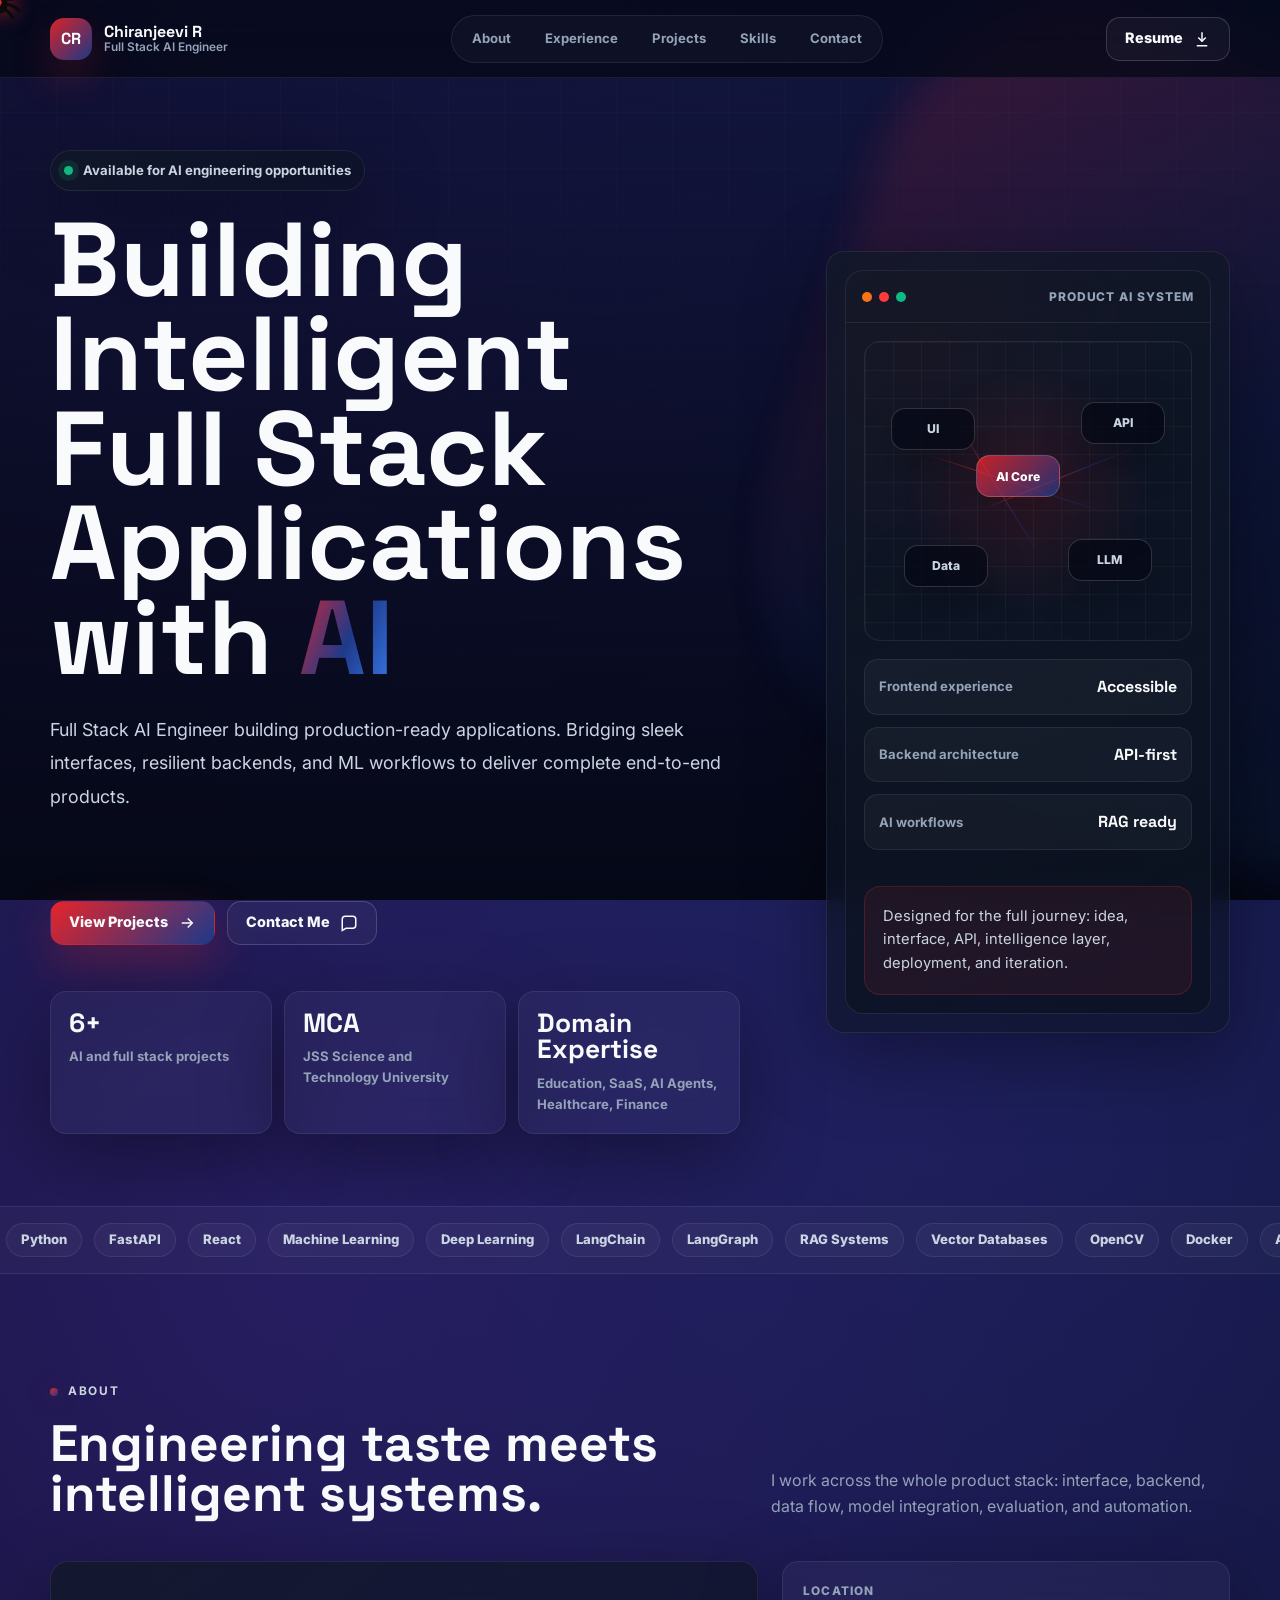
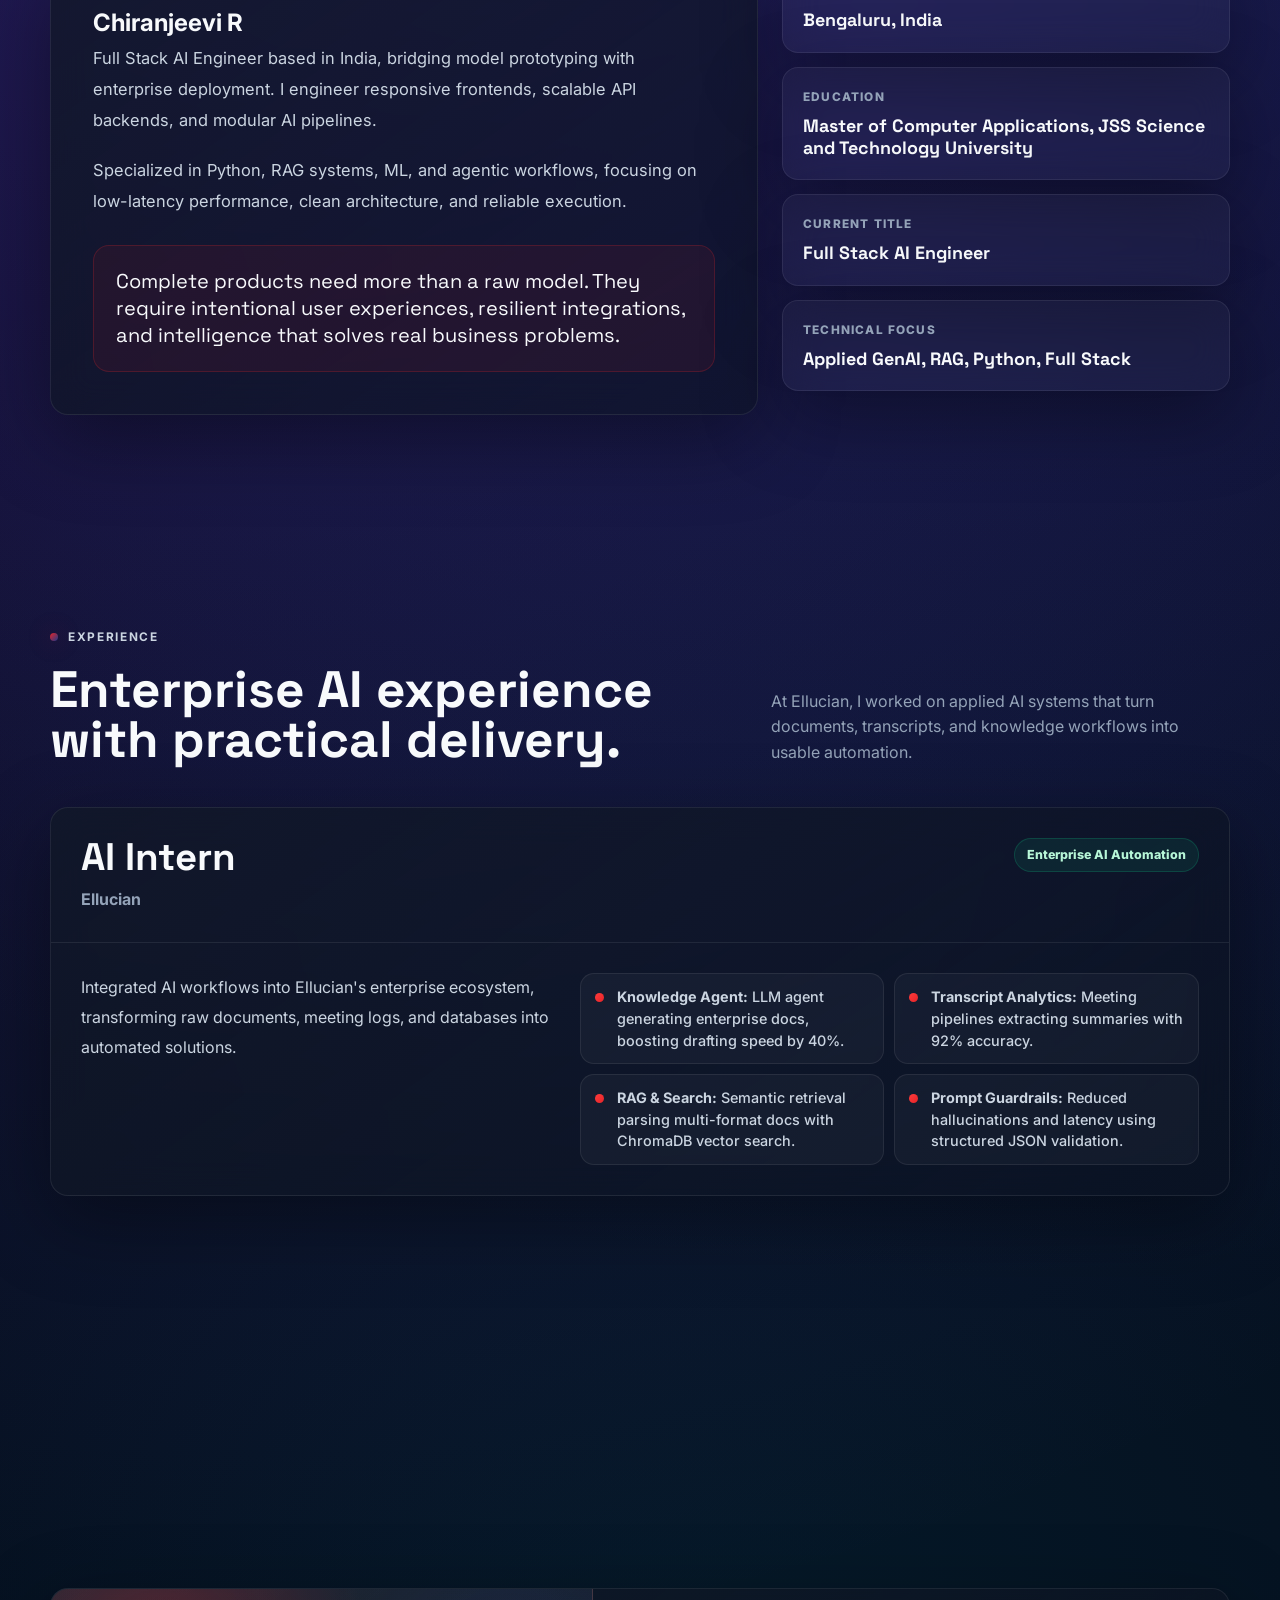
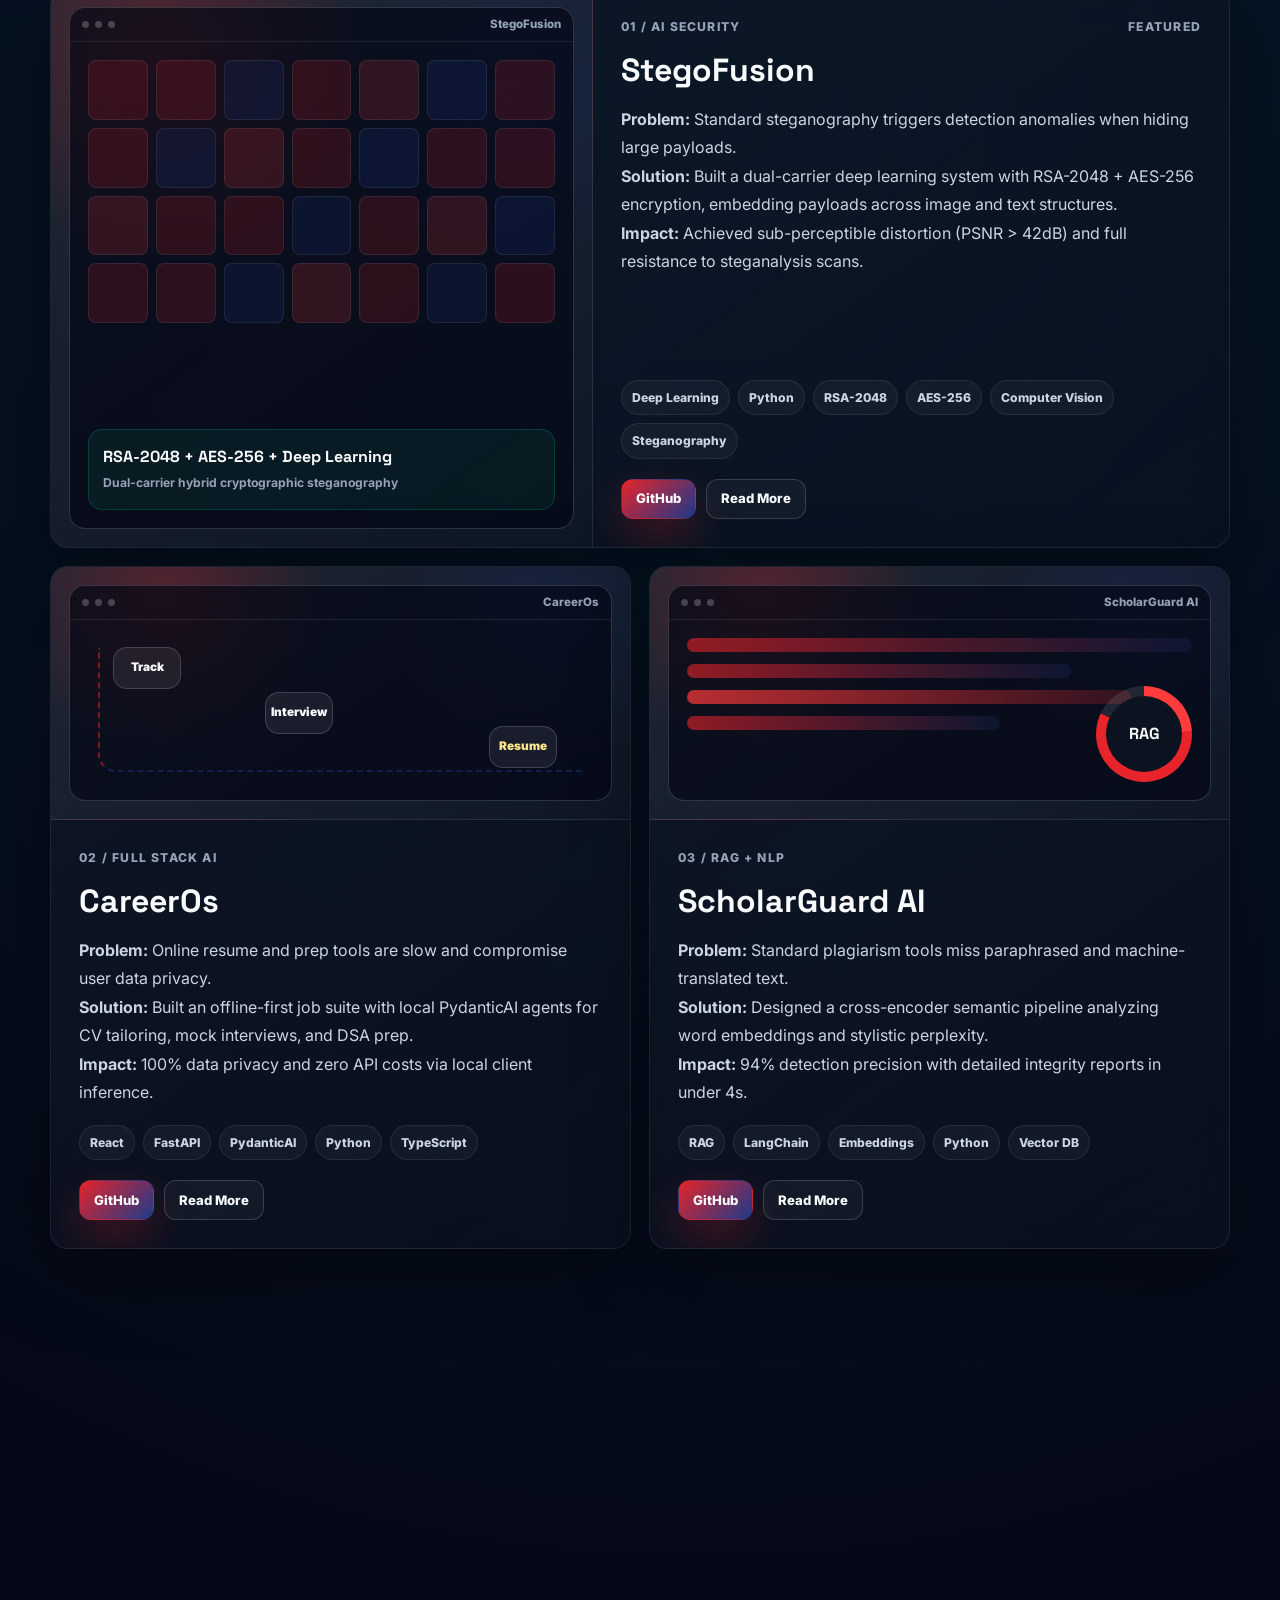
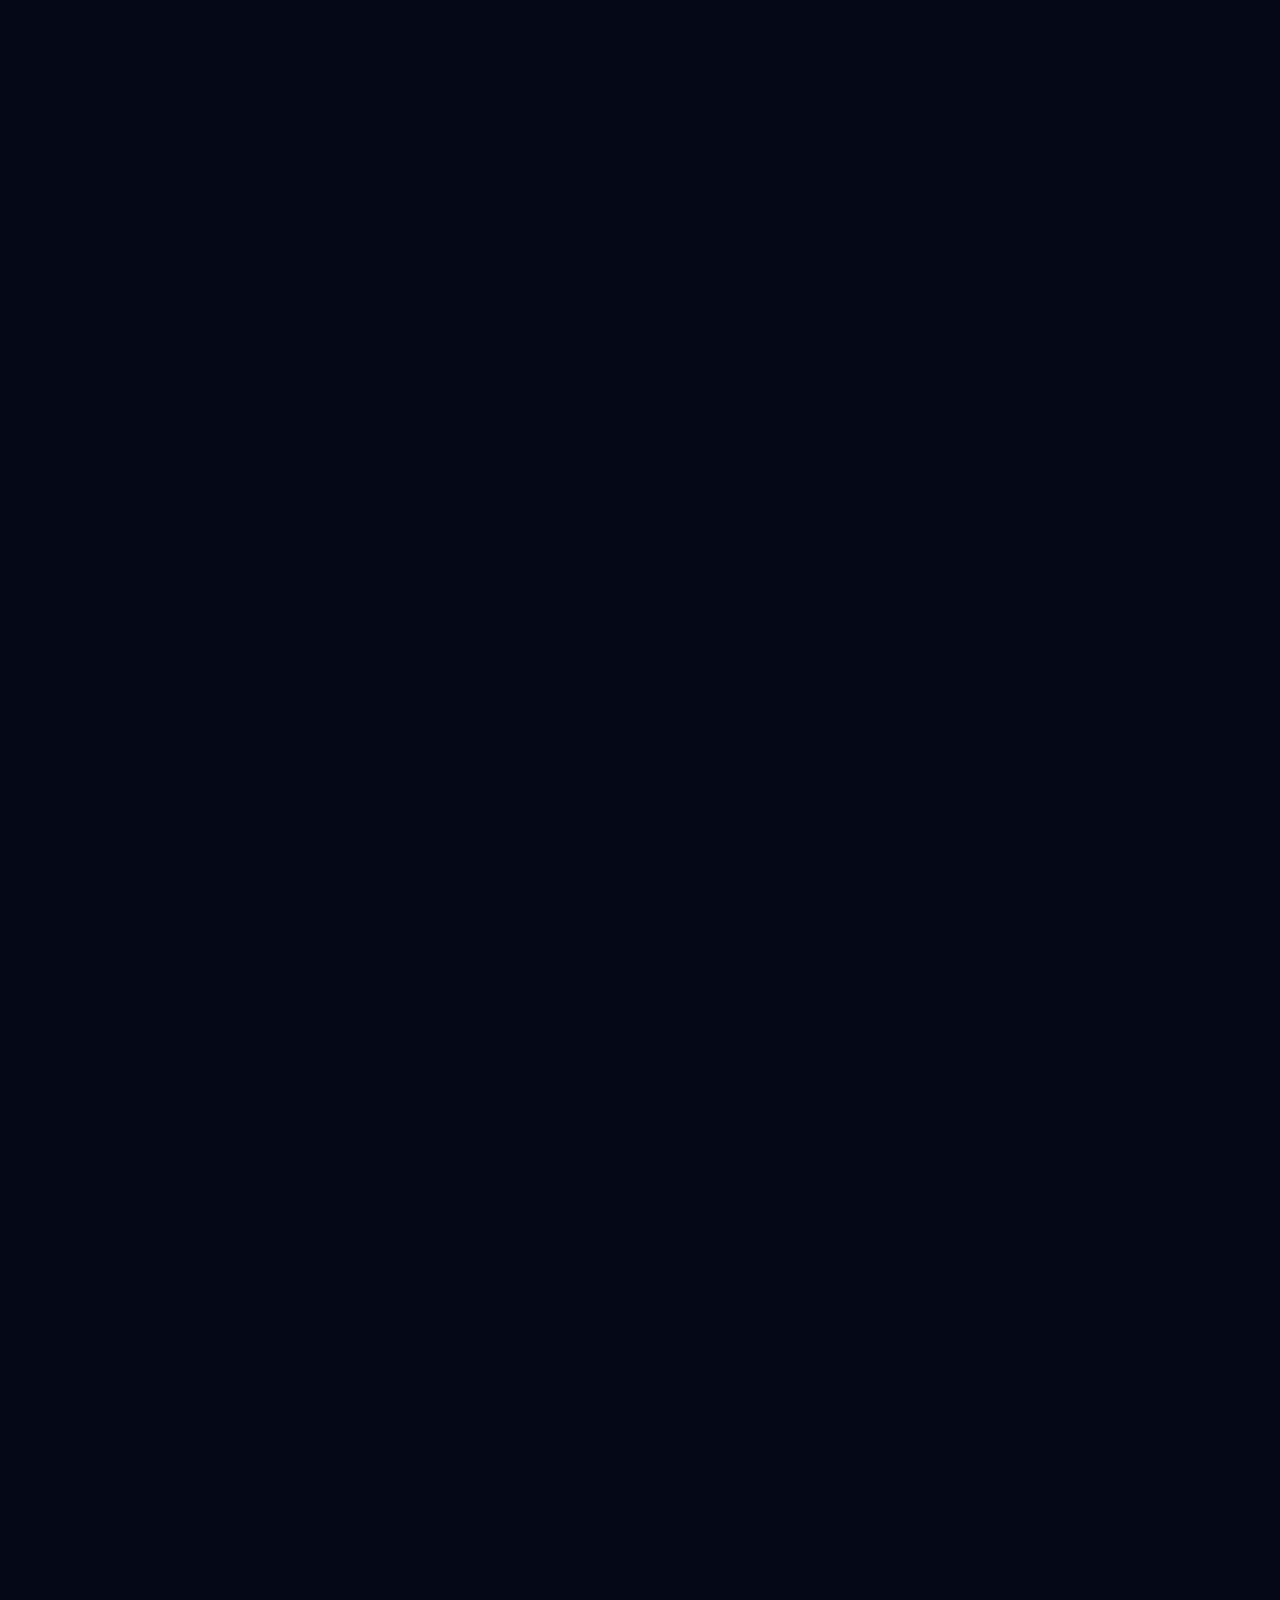
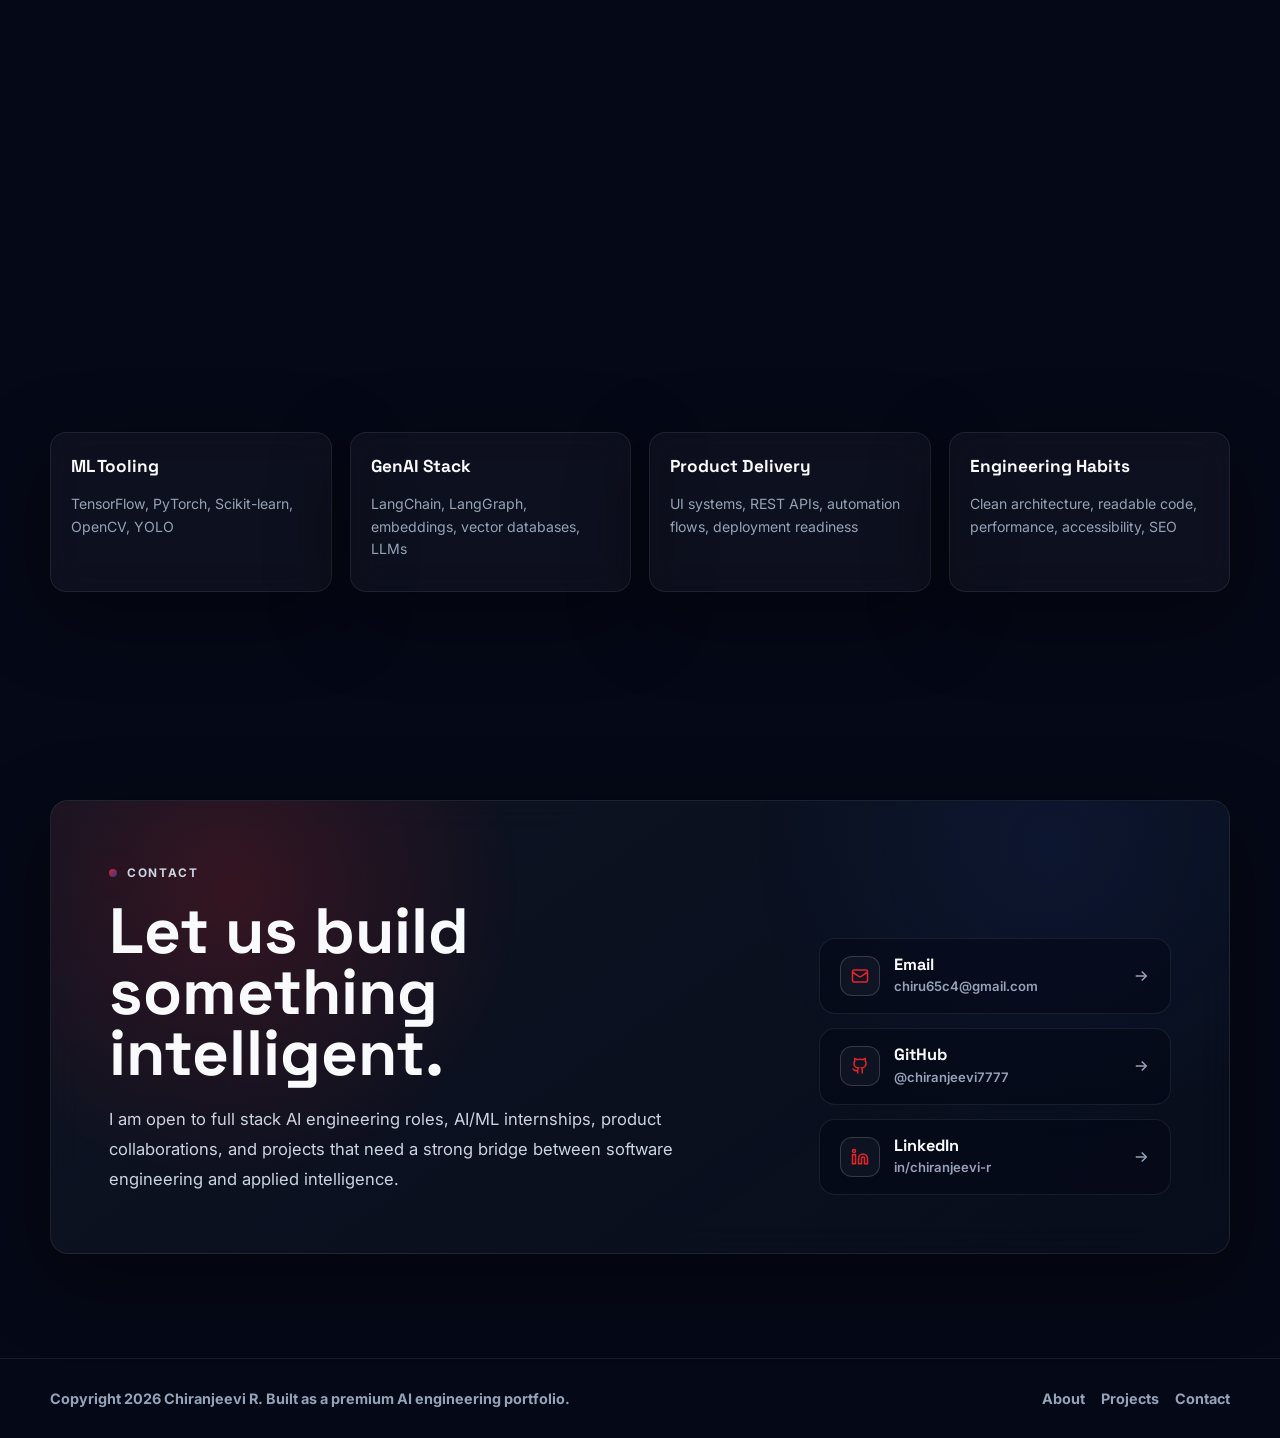
==== index.html @ db22c585 "Add autonomous random-crawling spider with click/catch GitHub profile redirect feature" ====
<!DOCTYPE html>
<html lang="en">
<head>
  <meta charset="UTF-8" />
  <meta name="viewport" content="width=device-width, initial-scale=1.0" />
  <meta name="theme-color" content="#050816" />
  <title>Chiranjeevi R | Full Stack AI Engineer</title>
  <meta name="description" content="Chiranjeevi R is a Full Stack AI Engineer in India building production-ready AI applications, RAG systems, machine learning products, and elegant full stack experiences." />
  <meta name="author" content="Chiranjeevi R" />
  <meta name="robots" content="index, follow, max-image-preview:large" />
  <link rel="canonical" href="https://chiranjeevi7777.github.io/Portfolio/" />

  <meta property="og:type" content="website" />
  <meta property="og:site_name" content="Chiranjeevi R Portfolio" />
  <meta property="og:title" content="Chiranjeevi R | Full Stack AI Engineer" />
  <meta property="og:description" content="Building intelligent full stack applications with AI, machine learning, RAG systems, and product-grade engineering." />
  <meta property="og:image" content="https://chiranjeevi7777.github.io/Portfolio/og-image.jpg" />
  <meta property="og:url" content="https://chiranjeevi7777.github.io/Portfolio/" />

  <meta name="twitter:card" content="summary_large_image" />
  <meta name="twitter:title" content="Chiranjeevi R | Full Stack AI Engineer" />
  <meta name="twitter:description" content="Full Stack AI Engineer building production-ready AI applications and intelligent automation." />
  <meta name="twitter:image" content="https://chiranjeevi7777.github.io/Portfolio/og-image.jpg" />

  <script type="application/ld+json">
  {
    "@context": "https://schema.org",
    "@type": "Person",
    "name": "Chiranjeevi R",
    "jobTitle": "Full Stack AI Engineer",
    "description": "Full Stack AI Engineer specializing in Python, full stack development, machine learning, generative AI, RAG systems, LLM applications, and intelligent automation.",
    "address": {
      "@type": "PostalAddress",
      "addressCountry": "India"
    },
    "alumniOf": {
      "@type": "CollegeOrUniversity",
      "name": "JSS Science and Technology University"
    },
    "worksFor": {
      "@type": "Organization",
      "name": "Ellucian"
    },
    "knowsAbout": [
      "Full Stack Development",
      "Artificial Intelligence",
      "Machine Learning",
      "Deep Learning",
      "Generative AI",
      "RAG Systems",
      "Python",
      "LLM Applications"
    ],
    "url": "https://chiranjeevi7777.github.io/Portfolio/",
    "sameAs": [
      "https://github.com/chiranjeevi7777",
      "https://www.linkedin.com/in/chiranjeevi-r-9b83bb317"
    ]
  }
  </script>

  <link rel="icon" href="data:image/svg+xml,%3Csvg xmlns='http://www.w3.org/2000/svg' viewBox='0 0 100 100'%3E%3Crect width='100' height='100' rx='22' fill='%23050816'/%3E%3Cpath d='M20 68V32h28c11 0 18 7 18 17S59 68 48 68H35V55h12c4 0 7-2 7-6s-3-6-7-6H35v25H20Z' fill='%23E62429'/%3E%3Cpath d='M62 32h18v36H62z' fill='%231E3A8A'/%3E%3C/svg%3E" />
  <link rel="preconnect" href="https://fonts.googleapis.com" />
  <link rel="preconnect" href="https://fonts.gstatic.com" crossorigin />
  <link href="https://fonts.googleapis.com/css2?family=Inter:wght@400;500;600;700;800&family=Space+Grotesk:wght@500;600;700&display=swap" rel="stylesheet" />

  <style>
    :root {
      color-scheme: dark;
      --bg: #050816;
      --surface: #0B1220;
      --card: #111827;
      --card-2: rgba(17, 24, 39, 0.72);
      --primary: #E62429;
      --secondary: #1E3A8A;
      --cyan: #3B82F6;
      --highlight: #FF3B3B;
      --success: #10B981;
      --text: #F8FAFC;
      --muted: #94A3B8;
      --soft: #CBD5E1;
      --border: rgba(255,255,255,0.08);
      --border-strong: rgba(255,255,255,0.16);
      --glow: rgba(230,36,41,0.35);
      --shadow: 0 24px 80px rgba(0, 0, 0, 0.38);
      --radius-sm: 12px;
      --radius: 16px;
      --radius-lg: 18px;
      --max: 1180px;
      --nav-h: 78px;
      --font-display: "Space Grotesk", system-ui, sans-serif;
      --font-body: "Inter", system-ui, sans-serif;
    }

    * {
      box-sizing: border-box;
      margin: 0;
      padding: 0;
    }

    html {
      scroll-behavior: smooth;
      scroll-padding-top: calc(var(--nav-h) + 24px);
    }

    body {
      min-height: 100vh;
      overflow-x: hidden;
      background:
        radial-gradient(circle at 22% 16%, rgba(124, 58, 237, 0.25), transparent 30%),
        radial-gradient(circle at 76% 12%, rgba(37, 99, 235, 0.21), transparent 28%),
        radial-gradient(circle at 55% 42%, rgba(6, 182, 212, 0.10), transparent 34%),
        var(--bg);
      color: var(--text);
      font-family: var(--font-body);
      line-height: 1.6;
    }

    body::before {
      content: "";
      position: fixed;
      inset: 0;
      z-index: -2;
      pointer-events: none;
      background:
        linear-gradient(rgba(255,255,255,0.025) 1px, transparent 1px),
        linear-gradient(90deg, rgba(255,255,255,0.025) 1px, transparent 1px);
      background-size: 56px 56px;
      mask-image: linear-gradient(to bottom, rgba(0,0,0,0.9), transparent 86%);
    }

    body::after {
      content: "";
      position: fixed;
      inset: 0;
      z-index: -1;
      pointer-events: none;
      background: linear-gradient(180deg, transparent 0%, rgba(5, 8, 22, 0.7) 56%, var(--bg) 100%);
    }

    a {
      color: inherit;
      text-decoration: none;
    }

    img, svg {
      display: block;
    }

    button, input, textarea {
      font: inherit;
    }

    ::selection {
      background: var(--primary);
      color: white;
    }

    :focus-visible {
      outline: 2px solid var(--highlight);
      outline-offset: 4px;
    }

    .skip-link {
      position: fixed;
      top: 12px;
      left: 12px;
      z-index: 9999;
      padding: 10px 14px;
      border-radius: 10px;
      background: var(--text);
      color: var(--bg);
      transform: translateY(-140%);
      transition: transform 180ms ease;
    }

    .skip-link:focus {
      transform: translateY(0);
    }

    .container {
      width: min(100% - 40px, var(--max));
      margin-inline: auto;
    }

    .eyebrow {
      display: inline-flex;
      align-items: center;
      gap: 10px;
      color: var(--soft);
      font-size: 0.74rem;
      font-weight: 700;
      letter-spacing: 0.14em;
      text-transform: uppercase;
    }

    .eyebrow::before {
      content: "";
      width: 8px;
      height: 8px;
      border-radius: 999px;
      background: linear-gradient(135deg, var(--primary), var(--secondary));
      box-shadow: 0 0 24px var(--glow);
    }

    .section {
      position: relative;
      padding: 104px 0;
    }

    .section-head {
      display: grid;
      grid-template-columns: minmax(0, 0.82fr) minmax(280px, 0.55fr);
      gap: 36px;
      align-items: end;
      margin-bottom: 42px;
    }

    .section-title {
      margin-top: 16px;
      font-family: var(--font-display);
      font-size: clamp(2.1rem, 4vw, 4.15rem);
      font-weight: 700;
      line-height: 0.98;
      letter-spacing: 0;
    }

    .section-copy {
      color: var(--muted);
      font-size: 1rem;
      max-width: 54ch;
    }

    .gradient-text {
      background: linear-gradient(115deg, var(--primary), var(--secondary) 52%, var(--cyan));
      -webkit-background-clip: text;
      background-clip: text;
      color: transparent;
    }

    .glass {
      background: linear-gradient(145deg, rgba(17, 24, 39, 0.78), rgba(11, 18, 32, 0.56));
      border: 1px solid var(--border);
      box-shadow: var(--shadow);
      backdrop-filter: blur(18px);
      -webkit-backdrop-filter: blur(18px);
    }

    .icon {
      width: 18px;
      height: 18px;
      flex: 0 0 auto;
    }

    .preloader {
      position: fixed;
      inset: 0;
      z-index: 5000;
      display: grid;
      place-items: center;
      background: var(--bg);
      transition: opacity 420ms ease, visibility 420ms ease;
    }

    .preloader.done {
      opacity: 0;
      visibility: hidden;
    }

    .loader-mark {
      position: relative;
      width: 88px;
      height: 88px;
      border: 1px solid var(--border-strong);
      border-radius: 18px;
      display: grid;
      place-items: center;
      font-family: var(--font-display);
      font-weight: 700;
      font-size: 1.1rem;
      background: linear-gradient(145deg, rgba(230,36,41,0.2), rgba(30,58,138,0.12));
      overflow: hidden;
    }

    .loader-mark::after {
      content: "";
      position: absolute;
      inset: -70%;
      background: conic-gradient(from 180deg, transparent, rgba(230,36,41,0.7), rgba(30,58,138,0.55), transparent);
      animation: spin 1.4s linear infinite;
      z-index: -1;
    }

    @keyframes spin {
      to { transform: rotate(1turn); }
    }

    .site-header {
      position: fixed;
      top: 0;
      left: 0;
      right: 0;
      z-index: 1000;
      height: var(--nav-h);
      border-bottom: 1px solid var(--border);
      background: rgba(5, 8, 22, 0.72);
      backdrop-filter: blur(20px);
      -webkit-backdrop-filter: blur(20px);
    }

    .nav {
      height: 100%;
      display: flex;
      align-items: center;
      justify-content: space-between;
      gap: 22px;
    }

    .brand {
      display: inline-flex;
      align-items: center;
      gap: 12px;
      min-width: max-content;
    }

    .brand-mark {
      width: 42px;
      height: 42px;
      border-radius: 14px;
      display: grid;
      place-items: center;
      background: linear-gradient(135deg, rgba(230,36,41,0.95), rgba(30,58,138,0.95));
      box-shadow: 0 18px 42px rgba(230,36,41,0.22);
      color: white;
      font-family: var(--font-display);
      font-weight: 700;
      letter-spacing: 0;
    }

    .brand-text {
      display: grid;
      line-height: 1.1;
    }

    .brand-text strong {
      font-family: var(--font-display);
      font-size: 1rem;
    }

    .brand-text span {
      color: var(--muted);
      font-size: 0.74rem;
      font-weight: 600;
    }

    .nav-links {
      display: flex;
      align-items: center;
      gap: 6px;
      list-style: none;
      padding: 6px;
      border: 1px solid var(--border);
      border-radius: 999px;
      background: rgba(255,255,255,0.03);
    }

    .nav-links a {
      display: inline-flex;
      min-height: 34px;
      align-items: center;
      border-radius: 999px;
      padding: 0 14px;
      color: var(--muted);
      font-size: 0.82rem;
      font-weight: 700;
      transition: color 180ms ease, background 180ms ease;
    }

    .nav-links a:hover,
    .nav-links a.active {
      color: var(--text);
      background: rgba(255,255,255,0.06);
    }

    .nav-actions {
      display: flex;
      align-items: center;
      gap: 10px;
    }

    .menu-toggle {
      display: none;
      width: 42px;
      height: 42px;
      border: 1px solid var(--border);
      border-radius: 14px;
      background: rgba(255,255,255,0.04);
      color: var(--text);
      cursor: pointer;
    }

    .menu-toggle span {
      display: block;
      width: 18px;
      height: 2px;
      margin: 4px auto;
      border-radius: 10px;
      background: currentColor;
      transition: transform 180ms ease, opacity 180ms ease;
    }

    .menu-toggle.active span:nth-child(1) { transform: translateY(6px) rotate(45deg); }
    .menu-toggle.active span:nth-child(2) { opacity: 0; }
    .menu-toggle.active span:nth-child(3) { transform: translateY(-6px) rotate(-45deg); }

    .btn {
      --x: 50%;
      --y: 50%;
      position: relative;
      isolation: isolate;
      display: inline-flex;
      align-items: center;
      justify-content: center;
      gap: 10px;
      min-height: 44px;
      padding: 0 18px;
      border: 1px solid transparent;
      border-radius: 14px;
      color: var(--text);
      font-weight: 800;
      font-size: 0.9rem;
      line-height: 1;
      cursor: pointer;
      transition: transform 180ms ease, border-color 180ms ease, box-shadow 180ms ease, background 180ms ease;
      overflow: hidden;
    }

    .btn::before {
      content: "";
      position: absolute;
      inset: 0;
      z-index: -1;
      opacity: 0;
      background: radial-gradient(circle at var(--x) var(--y), rgba(255,255,255,0.2), transparent 34%);
      transition: opacity 180ms ease;
    }

    .btn:hover::before {
      opacity: 1;
    }

    .btn-primary {
      background: linear-gradient(135deg, var(--primary), var(--secondary));
      box-shadow: 0 18px 44px rgba(230,36,41,0.28);
    }

    .btn-primary:hover {
      transform: translateY(-2px);
      box-shadow: 0 24px 58px rgba(230,36,41,0.38);
    }

    .btn-secondary {
      border-color: var(--border-strong);
      background: rgba(255,255,255,0.04);
    }

    .btn-secondary:hover {
      transform: translateY(-2px);
      border-color: rgba(230,36,41,0.5);
      box-shadow: 0 18px 44px rgba(0,0,0,0.22);
    }

    .hero {
      position: relative;
      min-height: 100vh;
      display: grid;
      align-items: center;
      padding: calc(var(--nav-h) + 72px) 0 72px;
      overflow: hidden;
    }

    .hero::before {
      content: "";
      position: absolute;
      width: min(780px, 86vw);
      aspect-ratio: 1;
      right: -24vw;
      top: 6vh;
      border-radius: 28%;
      background:
        linear-gradient(135deg, rgba(230,36,41,0.22), rgba(30,58,138,0.16), rgba(59,130,246,0.08));
      filter: blur(20px);
      transform: rotate(18deg);
      opacity: 0.9;
    }

    .hero-grid {
      position: relative;
      z-index: 1;
      display: grid;
      grid-template-columns: minmax(0, 1fr) minmax(360px, 0.56fr);
      gap: 54px;
      align-items: center;
    }

    .availability {
      display: inline-flex;
      align-items: center;
      gap: 10px;
      width: fit-content;
      margin-bottom: 22px;
      padding: 9px 13px;
      border-radius: 999px;
      color: var(--soft);
      font-size: 0.82rem;
      font-weight: 700;
    }

    .availability span {
      width: 9px;
      height: 9px;
      border-radius: 999px;
      background: var(--success);
      box-shadow: 0 0 0 6px rgba(16,185,129,0.12);
    }

    .hero h1 {
      max-width: 850px;
      font-family: var(--font-display);
      font-size: clamp(3.2rem, 8.2vw, 7.8rem);
      line-height: 0.9;
      font-weight: 700;
      letter-spacing: 0;
    }

    .hero-description {
      max-width: 690px;
      margin-top: 28px;
      color: var(--soft);
      font-size: clamp(1rem, 1.4vw, 1.18rem);
      line-height: 1.85;
    }

    .hero-role {
      margin-top: 22px;
      min-height: 32px;
      color: var(--muted);
      font-weight: 800;
      letter-spacing: 0.02em;
    }

    .typing {
      color: var(--text);
    }

    .caret {
      display: inline-block;
      width: 2px;
      height: 1em;
      margin-left: 4px;
      transform: translateY(2px);
      background: var(--highlight);
      animation: blink 0.95s steps(2, start) infinite;
    }

    @keyframes blink {
      50% { opacity: 0; }
    }

    .hero-actions {
      display: flex;
      flex-wrap: wrap;
      gap: 12px;
      margin-top: 34px;
    }

    .hero-proof {
      display: grid;
      grid-template-columns: repeat(3, minmax(0, 1fr));
      gap: 12px;
      margin-top: 46px;
      max-width: 690px;
    }

    .proof-card {
      min-height: 112px;
      padding: 18px;
      border-radius: var(--radius);
      background: rgba(255,255,255,0.035);
      border: 1px solid var(--border);
    }

    .proof-card strong {
      display: block;
      font-family: var(--font-display);
      font-size: 1.65rem;
      line-height: 1;
    }

    .proof-card span {
      display: block;
      margin-top: 10px;
      color: var(--muted);
      font-size: 0.82rem;
      font-weight: 700;
    }

    .hero-panel {
      position: relative;
      min-height: 590px;
      border-radius: 18px;
      padding: 18px;
      transform-style: preserve-3d;
    }

    .console-card {
      position: relative;
      height: 100%;
      min-height: 554px;
      overflow: hidden;
      border-radius: 18px;
      background:
        linear-gradient(160deg, rgba(17,24,39,0.9), rgba(11,18,32,0.68)),
        radial-gradient(circle at 20% 10%, rgba(230,36,41,0.26), transparent 34%);
      border: 1px solid var(--border);
    }

    .console-top {
      display: flex;
      align-items: center;
      justify-content: space-between;
      gap: 18px;
      padding: 16px;
      border-bottom: 1px solid var(--border);
    }

    .window-dots {
      display: flex;
      gap: 7px;
    }

    .window-dots span {
      width: 10px;
      height: 10px;
      border-radius: 999px;
      background: var(--border-strong);
    }

    .window-dots span:nth-child(1) { background: #F97316; }
    .window-dots span:nth-child(2) { background: var(--highlight); }
    .window-dots span:nth-child(3) { background: var(--success); }

    .console-label {
      color: var(--muted);
      font-size: 0.75rem;
      font-weight: 800;
      letter-spacing: 0.08em;
      text-transform: uppercase;
    }

    .system-map {
      position: relative;
      height: 300px;
      margin: 18px;
      border: 1px solid var(--border);
      border-radius: var(--radius);
      background:
        linear-gradient(rgba(255,255,255,0.035) 1px, transparent 1px),
        linear-gradient(90deg, rgba(255,255,255,0.035) 1px, transparent 1px),
        radial-gradient(circle at 50% 50%, rgba(230,36,41,0.15), transparent 56%);
      background-size: 28px 28px, 28px 28px, auto;
      overflow: hidden;
    }

    .map-line {
      position: absolute;
      height: 1px;
      transform-origin: left center;
      background: linear-gradient(90deg, transparent, rgba(230,36,41,0.78), rgba(30,58,138,0.55), transparent);
      animation: pulseLine 3.2s ease-in-out infinite;
    }

    .line-1 { width: 190px; left: 20%; top: 38%; transform: rotate(18deg); }
    .line-2 { width: 170px; left: 36%; top: 56%; transform: rotate(-22deg); animation-delay: 0.3s; }
    .line-3 { width: 150px; left: 30%; top: 30%; transform: rotate(58deg); animation-delay: 0.6s; }

    @keyframes pulseLine {
      0%, 100% { opacity: 0.28; }
      50% { opacity: 1; }
    }

    .map-node {
      position: absolute;
      display: grid;
      place-items: center;
      min-width: 84px;
      min-height: 42px;
      padding: 0 14px;
      border-radius: 14px;
      border: 1px solid var(--border-strong);
      background: rgba(5,8,22,0.72);
      color: var(--soft);
      font-size: 0.76rem;
      font-weight: 800;
      box-shadow: 0 16px 42px rgba(0,0,0,0.26);
      animation: floatSoft 5s ease-in-out infinite;
    }

    .node-ai { left: 34%; top: 38%; color: white; background: linear-gradient(135deg, rgba(230,36,41,0.84), rgba(30,58,138,0.76)); }
    .node-ui { left: 8%; top: 22%; animation-delay: 0.35s; }
    .node-api { right: 8%; top: 20%; animation-delay: 0.7s; }
    .node-data { left: 12%; bottom: 18%; animation-delay: 1s; }
    .node-llm { right: 12%; bottom: 20%; animation-delay: 1.25s; }

    @keyframes floatSoft {
      0%, 100% { transform: translate3d(0, 0, 0); }
      50% { transform: translate3d(0, -9px, 0); }
    }

    .console-content {
      display: grid;
      gap: 12px;
      padding: 0 18px 18px;
    }

    .metric-row {
      display: grid;
      grid-template-columns: 1fr auto;
      gap: 14px;
      align-items: center;
      padding: 14px;
      border-radius: 14px;
      background: rgba(255,255,255,0.035);
      border: 1px solid var(--border);
    }

    .metric-row span {
      color: var(--muted);
      font-size: 0.82rem;
      font-weight: 700;
    }

    .metric-row strong {
      font-family: var(--font-display);
      color: var(--text);
    }

    .hero-note {
      margin: 18px;
      padding: 18px;
      border-radius: var(--radius);
      border: 1px solid rgba(255,59,59,0.2);
      background: rgba(255,59,59,0.075);
      color: var(--soft);
      font-size: 0.92rem;
    }

    .marquee {
      border-block: 1px solid var(--border);
      background: rgba(255,255,255,0.028);
      overflow: hidden;
    }

    .marquee-track {
      display: flex;
      width: max-content;
      animation: marquee 28s linear infinite;
    }

    .marquee-group {
      display: flex;
      align-items: center;
      gap: 12px;
      padding: 16px 6px;
    }

    .marquee span {
      display: inline-flex;
      align-items: center;
      min-height: 34px;
      padding: 0 14px;
      border: 1px solid var(--border);
      border-radius: 999px;
      color: var(--soft);
      font-size: 0.82rem;
      font-weight: 800;
      white-space: nowrap;
      background: rgba(255,255,255,0.035);
    }

    @keyframes marquee {
      from { transform: translateX(0); }
      to { transform: translateX(-50%); }
    }

    .about-grid {
      display: grid;
      grid-template-columns: minmax(0, 0.98fr) minmax(320px, 0.62fr);
      gap: 24px;
      align-items: start;
    }

    .about-card {
      border-radius: var(--radius-lg);
      padding: clamp(24px, 4vw, 42px);
    }

    .about-card p {
      color: var(--soft);
      font-size: 1.03rem;
      line-height: 1.9;
    }

    .about-card p + p {
      margin-top: 18px;
    }

    .quote {
      margin-top: 28px;
      padding: 22px;
      border-radius: var(--radius);
      border: 1px solid rgba(230,36,41,0.22);
      background: rgba(230,36,41,0.08);
      color: var(--text);
      font-family: var(--font-display);
      font-size: 1.25rem;
      line-height: 1.35;
    }

    .identity-stack {
      display: grid;
      gap: 14px;
    }

    .identity-card {
      border-radius: var(--radius);
      padding: 20px;
      background: rgba(255,255,255,0.035);
      border: 1px solid var(--border);
      transition: transform 180ms ease, border-color 180ms ease, background 180ms ease;
    }

    .identity-card:hover {
      transform: translateY(-3px);
      border-color: rgba(230,36,41,0.42);
      background: rgba(255,255,255,0.052);
    }

    .identity-card span {
      display: block;
      color: var(--muted);
      font-size: 0.74rem;
      font-weight: 800;
      letter-spacing: 0.1em;
      text-transform: uppercase;
    }

    .identity-card strong {
      display: block;
      margin-top: 8px;
      font-family: var(--font-display);
      font-size: 1.12rem;
      line-height: 1.25;
    }

    .experience-card {
      border-radius: var(--radius-lg);
      overflow: hidden;
    }

    .experience-top {
      display: grid;
      grid-template-columns: 1fr auto;
      gap: 18px;
      padding: 30px;
      border-bottom: 1px solid var(--border);
    }

    .experience-top h3 {
      font-family: var(--font-display);
      font-size: clamp(1.5rem, 3vw, 2.4rem);
      line-height: 1;
    }

    .experience-top p {
      margin-top: 10px;
      color: var(--muted);
      font-weight: 700;
    }

    .pill {
      display: inline-flex;
      align-items: center;
      height: 34px;
      padding: 0 12px;
      border-radius: 999px;
      background: rgba(16,185,129,0.1);
      border: 1px solid rgba(16,185,129,0.22);
      color: #B7F7D8;
      font-size: 0.78rem;
      font-weight: 800;
      white-space: nowrap;
    }

    .experience-body {
      display: grid;
      grid-template-columns: 0.76fr 1fr;
      gap: 28px;
      padding: 30px;
    }

    .experience-body p {
      color: var(--soft);
      line-height: 1.86;
    }

    .work-list {
      display: grid;
      grid-template-columns: repeat(2, minmax(0, 1fr));
      gap: 10px;
      list-style: none;
    }

    .work-list li {
      position: relative;
      min-height: 46px;
      padding: 12px 12px 12px 36px;
      border-radius: 14px;
      color: var(--soft);
      font-size: 0.9rem;
      font-weight: 500;
      line-height: 1.5;
      background: rgba(255,255,255,0.035);
      border: 1px solid var(--border);
    }

    .work-list li::before {
      content: "";
      position: absolute;
      left: 14px;
      top: 19px;
      width: 9px;
      height: 9px;
      border-radius: 999px;
      background: linear-gradient(135deg, var(--highlight), var(--primary));
    }

    /* Achievements Section */
    .achievements-grid {
      display: grid;
      grid-template-columns: repeat(3, 1fr);
      gap: 18px;
    }

    .achievement-card {
      padding: 28px;
      display: flex;
      flex-direction: column;
      border-radius: var(--radius-lg);
      transition: transform 220ms ease, border-color 220ms ease, box-shadow 220ms ease;
    }

    .achievement-card:hover {
      transform: translateY(-4px);
      border-color: rgba(230,36,41,0.35);
      box-shadow: 0 16px 40px rgba(0,0,0,0.3);
    }

    .achievement-icon {
      width: 44px;
      height: 44px;
      border-radius: 12px;
      background: rgba(230,36,41,0.06);
      border: 1px solid rgba(230,36,41,0.18);
      color: var(--primary);
      display: grid;
      place-items: center;
      margin-bottom: 20px;
    }

    .achievement-icon svg {
      width: 20px;
      height: 20px;
    }

    .achievement-card h3 {
      font-family: var(--font-display);
      font-size: 1.25rem;
      margin-bottom: 6px;
    }

    .achievement-meta {
      color: var(--primary);
      font-size: 0.74rem;
      font-weight: 800;
      text-transform: uppercase;
      letter-spacing: 0.08em;
      margin-bottom: 12px;
    }

    .achievement-desc {
      color: var(--soft);
      font-size: 0.88rem;
      line-height: 1.62;
    }

    @media (max-width: 860px) {
      .achievements-grid {
        grid-template-columns: 1fr;
      }
    }

    .project-grid {
      display: grid;
      grid-template-columns: repeat(12, 1fr);
      gap: 18px;
    }

    .project-card {
      position: relative;
      grid-column: span 6;
      min-height: 510px;
      display: flex;
      flex-direction: column;
      border-radius: var(--radius-lg);
      overflow: hidden;
      transition: transform 220ms ease, border-color 220ms ease, box-shadow 220ms ease;
    }

    .project-card.featured {
      grid-column: span 12;
      min-height: 560px;
      display: grid;
      grid-template-columns: 0.92fr 1.08fr;
    }

    .project-card:hover {
      transform: translateY(-6px);
      border-color: rgba(230,36,41,0.44);
      box-shadow: 0 34px 90px rgba(0,0,0,0.48), 0 0 0 1px rgba(230,36,41,0.12);
    }

    .project-visual {
      position: relative;
      min-height: 230px;
      padding: 18px;
      overflow: hidden;
      background:
        radial-gradient(circle at 20% 12%, rgba(230,36,41,0.28), transparent 32%),
        radial-gradient(circle at 85% 20%, rgba(30,58,138,0.22), transparent 28%),
        linear-gradient(145deg, rgba(255,255,255,0.07), rgba(255,255,255,0.015));
      border-bottom: 1px solid var(--border);
    }

    .featured .project-visual {
      min-height: 100%;
      border-bottom: 0;
      border-right: 1px solid var(--border);
    }

    .thumbnail-window {
      position: relative;
      height: 100%;
      min-height: 214px;
      border: 1px solid var(--border-strong);
      border-radius: var(--radius);
      background: rgba(5,8,22,0.7);
      overflow: hidden;
    }

    .thumb-bar {
      height: 34px;
      border-bottom: 1px solid var(--border);
      display: flex;
      align-items: center;
      justify-content: space-between;
      padding: 0 12px;
      color: var(--muted);
      font-size: 0.72rem;
      font-weight: 800;
    }

    .thumb-dots {
      display: flex;
      gap: 6px;
    }

    .thumb-dots i {
      width: 7px;
      height: 7px;
      border-radius: 999px;
      background: rgba(255,255,255,0.22);
    }

    .thumb-canvas {
      position: relative;
      height: calc(100% - 34px);
      min-height: 180px;
      padding: 18px;
    }

    .steg-grid {
      display: grid;
      grid-template-columns: repeat(7, 1fr);
      gap: 8px;
    }

    .steg-grid span,
    .vision-grid span {
      aspect-ratio: 1;
      border-radius: 8px;
      background: rgba(230,36,41,0.16);
      border: 1px solid rgba(255,255,255,0.08);
      animation: tileGlow 3s ease-in-out infinite;
    }

    .steg-grid span:nth-child(3n),
    .vision-grid span:nth-child(4n) {
      background: rgba(30,58,138,0.18);
      animation-delay: 0.4s;
    }

    .steg-grid span:nth-child(5n) {
      background: rgba(255,59,59,0.16);
      animation-delay: 0.8s;
    }

    @keyframes tileGlow {
      50% { transform: translateY(-2px); filter: brightness(1.35); }
    }

    .scan-card {
      position: absolute;
      left: 18px;
      right: 18px;
      bottom: 18px;
      padding: 14px;
      border-radius: 14px;
      border: 1px solid rgba(16,185,129,0.22);
      background: rgba(16,185,129,0.08);
    }

    .scan-card b {
      display: block;
      font-family: var(--font-display);
    }

    .scan-card span {
      color: var(--muted);
      font-size: 0.76rem;
      font-weight: 700;
    }

    .plagiarism-lines {
      display: grid;
      gap: 12px;
    }

    .plagiarism-lines span {
      height: 14px;
      border-radius: 999px;
      background: linear-gradient(90deg, rgba(230,36,41,0.6), rgba(30,58,138,0.18));
    }

    .plagiarism-lines span:nth-child(2) { width: 76%; }
    .plagiarism-lines span:nth-child(3) { width: 88%; background: linear-gradient(90deg, rgba(255,59,59,0.7), rgba(230,36,41,0.18)); }
    .plagiarism-lines span:nth-child(4) { width: 62%; }

    .score-ring {
      position: absolute;
      right: 18px;
      bottom: 18px;
      width: 96px;
      height: 96px;
      border-radius: 50%;
      display: grid;
      place-items: center;
      background: conic-gradient(var(--highlight) 0 24%, var(--primary) 24% 82%, rgba(255,255,255,0.1) 82% 100%);
    }

    .score-ring::before {
      content: "";
      position: absolute;
      inset: 10px;
      border-radius: inherit;
      background: var(--surface);
    }

    .score-ring strong {
      position: relative;
      font-family: var(--font-display);
    }

    .quest-path {
      position: absolute;
      inset: 28px;
      border-left: 2px dashed rgba(230,36,41,0.5);
      border-bottom: 2px dashed rgba(30,58,138,0.45);
      border-radius: 0 0 0 18px;
    }

    .quest-node {
      position: absolute;
      width: 68px;
      height: 42px;
      display: grid;
      place-items: center;
      border-radius: 14px;
      background: rgba(255,255,255,0.07);
      border: 1px solid var(--border-strong);
      font-weight: 900;
      font-size: 0.74rem;
    }

    .quest-node:nth-child(2) { left: 10%; top: 18%; }
    .quest-node:nth-child(3) { left: 36%; top: 42%; }
    .quest-node:nth-child(4) { right: 12%; bottom: 15%; color: #FDE68A; }

    .vision-grid {
      display: grid;
      grid-template-columns: repeat(6, 1fr);
      gap: 8px;
      max-width: 250px;
    }

    .ecg-line {
      position: absolute;
      left: 18px;
      right: 18px;
      bottom: 34px;
      height: 70px;
      clip-path: polygon(0 55%, 7% 55%, 10% 30%, 13% 82%, 16% 45%, 21% 45%, 25% 58%, 31% 58%, 35% 28%, 39% 84%, 43% 50%, 52% 50%, 57% 62%, 63% 62%, 67% 34%, 72% 76%, 76% 49%, 100% 49%, 100% 100%, 0 100%);
      background: linear-gradient(90deg, rgba(16,185,129,0.9), rgba(30,58,138,0.68));
      opacity: 0.8;
    }

    .detect-box {
      position: absolute;
      border: 2px solid var(--highlight);
      border-radius: 8px;
      box-shadow: 0 0 28px rgba(255,59,59,0.22);
    }

    .box-1 { width: 42%; height: 18%; left: 16%; top: 30%; }
    .box-2 { width: 56%; height: 18%; right: 12%; top: 58%; }

    .book-stack {
      position: absolute;
      left: 28px;
      right: 28px;
      bottom: 26px;
      display: grid;
      gap: 10px;
    }

    .book-stack span {
      height: 34px;
      border-radius: 10px;
      background: linear-gradient(90deg, rgba(230,36,41,0.45), rgba(255,255,255,0.05));
      border: 1px solid var(--border);
    }

    .book-stack span:nth-child(2) { transform: translateX(16px); background: linear-gradient(90deg, rgba(30,58,138,0.4), rgba(255,255,255,0.05)); }
    .book-stack span:nth-child(3) { transform: translateX(32px); background: linear-gradient(90deg, rgba(255,59,59,0.32), rgba(255,255,255,0.05)); }

    .project-content {
      display: flex;
      flex-direction: column;
      gap: 18px;
      flex: 1;
      padding: 28px;
    }

    .project-kicker {
      display: flex;
      align-items: center;
      justify-content: space-between;
      gap: 16px;
      color: var(--muted);
      font-size: 0.76rem;
      font-weight: 800;
      letter-spacing: 0.1em;
      text-transform: uppercase;
    }

    .project-content h3 {
      font-family: var(--font-display);
      font-size: clamp(1.45rem, 2.5vw, 2.45rem);
      line-height: 1.02;
    }

    .project-content p {
      color: var(--soft);
      line-height: 1.78;
    }

    .tech-list {
      display: flex;
      flex-wrap: wrap;
      gap: 8px;
      margin-top: auto;
      list-style: none;
    }

    .tech-list li {
      padding: 7px 10px;
      border-radius: 999px;
      border: 1px solid var(--border);
      background: rgba(255,255,255,0.04);
      color: var(--soft);
      font-size: 0.76rem;
      font-weight: 800;
    }

    .project-actions {
      display: flex;
      flex-wrap: wrap;
      gap: 10px;
      padding-top: 2px;
    }

    .project-actions .btn {
      min-height: 40px;
      padding-inline: 14px;
      border-radius: 12px;
      font-size: 0.82rem;
    }

    .skills-layout {
      display: grid;
      grid-template-columns: 0.92fr 1.08fr;
      gap: 18px;
    }

    .skill-category {
      border-radius: var(--radius-lg);
      padding: 24px;
      min-height: 260px;
      transition: transform 200ms ease, border-color 200ms ease;
    }

    .skill-category:hover {
      transform: translateY(-4px);
      border-color: rgba(30,58,138,0.4);
    }

    .skill-head {
      display: flex;
      align-items: center;
      gap: 14px;
      margin-bottom: 20px;
    }

    .skill-icon {
      width: 46px;
      height: 46px;
      display: grid;
      place-items: center;
      border-radius: 15px;
      background: linear-gradient(135deg, rgba(230,36,41,0.24), rgba(30,58,138,0.14));
      border: 1px solid var(--border-strong);
      color: var(--text);
    }

    .skill-head h3 {
      font-family: var(--font-display);
      font-size: 1.2rem;
    }

    .skill-head p {
      color: var(--muted);
      font-size: 0.82rem;
      font-weight: 700;
    }

    .skill-badges {
      display: flex;
      flex-wrap: wrap;
      gap: 8px;
    }

    .skill-badges span {
      padding: 6px 12px;
      border-radius: 999px;
      background: rgba(255,255,255,0.035);
      border: 1px solid var(--border);
      color: var(--soft);
      font-size: 0.8rem;
      font-weight: 700;
      transition: background 200ms ease, border-color 200ms ease, color 200ms ease, transform 200ms ease;
    }

    .skill-badges span:hover {
      background: rgba(230,36,41,0.06);
      border-color: rgba(230,36,41,0.28);
      color: var(--primary);
      transform: translateY(-1px);
    }

    .capability-grid {
      display: grid;
      grid-template-columns: repeat(4, minmax(0, 1fr));
      gap: 18px;
      margin-top: 18px;
    }

    .capability {
      min-height: 160px;
      border-radius: var(--radius);
      padding: 20px;
      background: rgba(255,255,255,0.035);
      border: 1px solid var(--border);
    }

    .capability strong {
      display: block;
      font-family: var(--font-display);
      font-size: 1.08rem;
    }

    .capability span {
      display: block;
      margin-top: 12px;
      color: var(--muted);
      font-size: 0.88rem;
    }

    .contact-shell {
      position: relative;
      overflow: hidden;
      border-radius: var(--radius-lg);
      padding: clamp(28px, 5vw, 58px);
    }

    .contact-shell::before {
      content: "";
      position: absolute;
      inset: 0;
      background:
        radial-gradient(circle at 15% 20%, rgba(230,36,41,0.22), transparent 28%),
        radial-gradient(circle at 85% 10%, rgba(30,58,138,0.2), transparent 28%);
      opacity: 0.86;
      pointer-events: none;
    }

    .contact-content {
      position: relative;
      display: grid;
      grid-template-columns: minmax(0, 1fr) minmax(300px, 0.52fr);
      gap: 32px;
      align-items: end;
    }

    .contact-content h2 {
      margin-top: 16px;
      font-family: var(--font-display);
      font-size: clamp(2.4rem, 5vw, 5.2rem);
      line-height: 0.95;
    }

    .contact-content p {
      max-width: 58ch;
      margin-top: 22px;
      color: var(--soft);
      font-size: 1.04rem;
      line-height: 1.8;
    }

    .contact-actions {
      display: grid;
      gap: 14px;
    }

    .contact-card {
      display: flex;
      align-items: center;
      justify-content: space-between;
      gap: 16px;
      padding: 16px 20px;
      border-radius: var(--radius);
      background: rgba(5,8,22,0.55);
      border: 1px solid var(--border);
      transition: transform 200ms ease, border-color 200ms ease, background 200ms ease;
    }

    .contact-card:hover {
      transform: translateY(-3px);
      border-color: rgba(230,36,41,0.4);
      background: rgba(230,36,41,0.06);
    }

    .contact-card-left {
      display: flex;
      align-items: center;
      gap: 14px;
    }

    .contact-icon {
      width: 40px;
      height: 40px;
      flex-shrink: 0;
      display: grid;
      place-items: center;
      border-radius: 12px;
      background: rgba(255,255,255,0.04);
      border: 1px solid var(--border-strong);
      color: var(--primary);
    }

    .contact-card strong {
      display: block;
      font-family: var(--font-display);
      font-size: 1.02rem;
      color: var(--text);
      line-height: 1.2;
    }

    .contact-card span {
      display: block;
      margin-top: 2px;
      color: var(--muted);
      font-size: 0.82rem;
      font-weight: 600;
    }

    .arrow-icon {
      transition: transform 200ms ease, color 200ms ease;
      color: var(--muted);
    }

    .contact-card:hover .arrow-icon {
      transform: translateX(4px);
      color: var(--primary);
    }

    .toast {
      position: fixed;
      left: 50%;
      bottom: 24px;
      z-index: 3000;
      transform: translate(-50%, 20px);
      opacity: 0;
      pointer-events: none;
      padding: 12px 16px;
      border-radius: 999px;
      background: rgba(248,250,252,0.95);
      color: var(--bg);
      font-weight: 800;
      transition: opacity 180ms ease, transform 180ms ease;
    }

    .toast.show {
      opacity: 1;
      transform: translate(-50%, 0);
    }

    .toast.warning {
      background: rgba(255,59,59,0.96);
      color: #111827;
    }

    .site-footer {
      border-top: 1px solid var(--border);
      padding: 28px 0;
      color: var(--muted);
    }

    .footer-inner {
      display: flex;
      align-items: center;
      justify-content: space-between;
      gap: 20px;
      font-size: 0.9rem;
      font-weight: 700;
    }

    .footer-links {
      display: flex;
      gap: 16px;
      list-style: none;
    }

    .footer-links a:hover {
      color: var(--text);
    }

    .reveal {
      opacity: 0;
      transform: translateY(24px);
      transition: opacity 760ms ease, transform 760ms ease;
    }

    .reveal.visible {
      opacity: 1;
      transform: translateY(0);
    }

    @media (max-width: 1040px) {
      .hero-grid,
      .about-grid,
      .skills-layout,
      .contact-content {
        grid-template-columns: 1fr;
      }

      .hero-panel {
        min-height: 520px;
      }

      .project-card,
      .project-card.featured {
        grid-column: span 12;
        display: flex;
      }

      .featured .project-visual {
        min-height: 300px;
        border-right: 0;
        border-bottom: 1px solid var(--border);
      }

      .capability-grid {
        grid-template-columns: repeat(2, minmax(0, 1fr));
      }
    }

    @media (max-width: 860px) {
      .nav-links,
      .nav-actions .btn {
        display: none;
      }

      .menu-toggle {
        display: block;
      }

      .nav-links {
        position: fixed;
        top: var(--nav-h);
        left: 20px;
        right: 20px;
        display: grid;
        gap: 8px;
        padding: 14px;
        border-radius: 18px;
        background: rgba(5,8,22,0.94);
        transform: translateY(-16px);
        opacity: 0;
        pointer-events: none;
        transition: opacity 180ms ease, transform 180ms ease;
      }

      .nav-links.open {
        opacity: 1;
        pointer-events: auto;
        transform: translateY(0);
      }

      .nav-links a {
        justify-content: center;
        min-height: 44px;
      }

      .section-head,
      .experience-body {
        grid-template-columns: 1fr;
      }

      .hero-proof,
      .work-list {
        grid-template-columns: 1fr;
      }
    }

    @media (max-width: 640px) {
      .container {
        width: min(100% - 28px, var(--max));
      }

      .section {
        padding: 78px 0;
      }

      .hero {
        padding-top: calc(var(--nav-h) + 44px);
      }

      .hero h1 {
        font-size: clamp(3rem, 16vw, 4.5rem);
      }

      .hero-description {
        font-size: 0.98rem;
      }

      .hero-actions,
      .project-actions {
        display: grid;
      }

      .btn {
        width: 100%;
      }

      .hero-panel {
        min-height: 470px;
        padding: 10px;
      }

      .console-card {
        min-height: 450px;
      }

      .system-map {
        height: 240px;
        margin: 12px;
      }

      .map-node {
        min-width: 68px;
        min-height: 36px;
        font-size: 0.68rem;
      }

      .project-card {
        min-height: auto;
      }

      .project-content,
      .experience-top,
      .experience-body {
        padding: 22px;
      }

      .skill-item {
        grid-template-columns: 1fr;
        gap: 8px;
      }

      .capability-grid {
        grid-template-columns: 1fr;
      }

      .footer-inner {
        align-items: flex-start;
        flex-direction: column;
      }
    }

    @media (prefers-reduced-motion: reduce) {
      *,
      *::before,
      *::after {
        animation-duration: 0.001ms !important;
        animation-iteration-count: 1 !important;
        scroll-behavior: auto !important;
        transition-duration: 0.001ms !important;
      }

      .marquee-track {
        animation: none;
      }
    }

    /* ---------- Spider-web cursor + crawling spider ---------- */
    #webCanvas {
      position: fixed;
      inset: 0;
      width: 100vw;
      height: 100vh;
      pointer-events: none;
      z-index: 2147483000;
      mix-blend-mode: screen;
    }

    #cursorSpider {
      position: fixed;
      top: 0;
      left: 0;
      width: 40px;
      height: 40px;
      pointer-events: auto;
      cursor: pointer;
      z-index: 2147483001;
      transform: translate(-50%, -50%);
      opacity: 1;
      transition: filter 0.2s ease, transform 0.2s ease;
      filter: drop-shadow(0 2px 8px rgba(230,36,41,0.5));
      will-change: transform;
    }

    #cursorSpider:hover {
      filter: drop-shadow(0 0 14px rgba(230,36,41,0.95)) scale(1.18);
    }

    #cursorSpider.caught {
      animation: spiderSpin 0.4s cubic-bezier(0.175, 0.885, 0.32, 1.27);
    }

    @keyframes spiderSpin {
      0% { transform: translate(-50%, -50%) scale(1) rotate(0deg); }
      50% { transform: translate(-50%, -50%) scale(1.5) rotate(360deg); }
      100% { transform: translate(-50%, -50%) scale(1) rotate(720deg); }
    }

    #cursorSpider .spider-body {
      fill: #0a0a0a;
    }

    #cursorSpider .spider-mark {
      fill: var(--primary);
    }

    #cursorSpider .spider-leg {
      fill: none;
      stroke: #0a0a0a;
      stroke-width: 2.6;
      stroke-linecap: round;
      transform-origin: 17px 17px;
    }

    #cursorSpider.walking .spider-leg--l1 { animation: legSwingA 0.28s ease-in-out infinite; }
    #cursorSpider.walking .spider-leg--l2 { animation: legSwingB 0.28s ease-in-out infinite; }
    #cursorSpider.walking .spider-leg--l3 { animation: legSwingA 0.28s ease-in-out infinite; }
    #cursorSpider.walking .spider-leg--l4 { animation: legSwingB 0.28s ease-in-out infinite; }
    #cursorSpider.walking .spider-leg--r1 { animation: legSwingB 0.28s ease-in-out infinite; }
    #cursorSpider.walking .spider-leg--r2 { animation: legSwingA 0.28s ease-in-out infinite; }
    #cursorSpider.walking .spider-leg--r3 { animation: legSwingB 0.28s ease-in-out infinite; }
    #cursorSpider.walking .spider-leg--r4 { animation: legSwingA 0.28s ease-in-out infinite; }

    @keyframes legSwingA {
      0%, 100% { transform: rotate(-8deg); }
      50% { transform: rotate(8deg); }
    }

    @keyframes legSwingB {
      0%, 100% { transform: rotate(8deg); }
      50% { transform: rotate(-8deg); }
    }

    @media (hover: none), (pointer: coarse) {
      #webCanvas {
        display: none;
      }
    }

    @media (prefers-reduced-motion: reduce) {
      #webCanvas,
      #cursorSpider {
        display: none;
      }
    }
  </style>
</head>
<body>
  <a class="skip-link" href="#main">Skip to content</a>

  <canvas id="webCanvas" aria-hidden="true"></canvas>
  <svg id="cursorSpider" viewBox="0 0 34 34" aria-label="Catch spider to visit GitHub profile" role="button" tabindex="0">
    <title>🕷️ Catch me to visit my GitHub profile!</title>
    <g class="spider-legs">
      <path class="spider-leg spider-leg--l1" d="M15 15 C 9 12, 4 10, 1 6" />
      <path class="spider-leg spider-leg--l2" d="M14 17 C 7 16, 3 16, 0 15" />
      <path class="spider-leg spider-leg--l3" d="M14 20 C 7 21, 3 23, 1 26" />
      <path class="spider-leg spider-leg--l4" d="M16 22 C 11 26, 8 29, 6 32" />
      <path class="spider-leg spider-leg--r1" d="M19 15 C 25 12, 30 10, 33 6" />
      <path class="spider-leg spider-leg--r2" d="M20 17 C 27 16, 31 16, 34 15" />
      <path class="spider-leg spider-leg--r3" d="M20 20 C 27 21, 31 23, 33 26" />
      <path class="spider-leg spider-leg--r4" d="M18 22 C 23 26, 26 29, 28 32" />
    </g>
    <ellipse class="spider-body" cx="17" cy="21" rx="6.4" ry="7.6" />
    <path class="spider-mark" d="M17 15.5 L18.6 19 L17 22.5 L15.4 19 Z" />
    <circle class="spider-body" cx="17" cy="12.5" r="4.6" />
  </svg>

  <div class="preloader" id="preloader" aria-hidden="true">
    <div class="loader-mark">CR</div>
  </div>

  <header class="site-header">
    <nav class="nav container" aria-label="Primary navigation">
      <a class="brand" href="#hero" aria-label="Chiranjeevi R home">
        <span class="brand-mark">CR</span>
        <span class="brand-text">
          <strong>Chiranjeevi R</strong>
          <span>Full Stack AI Engineer</span>
        </span>
      </a>

      <ul class="nav-links" id="navLinks">
        <li><a href="#about">About</a></li>
        <li><a href="#experience">Experience</a></li>
        <li><a href="#projects">Projects</a></li>
        <li><a href="#skills">Skills</a></li>
        <li><a href="#contact">Contact</a></li>
      </ul>

      <div class="nav-actions">
        <!-- TODO: Replace placeholder resume link with the final resume PDF. -->
        <a class="btn btn-secondary magnetic" href="#" aria-label="Download resume">
          Resume
          <svg class="icon" viewBox="0 0 24 24" fill="none" stroke="currentColor" stroke-width="2" aria-hidden="true"><path d="M12 3v12"/><path d="m7 10 5 5 5-5"/><path d="M5 21h14"/></svg>
        </a>
        <button class="menu-toggle" id="menuToggle" type="button" aria-label="Toggle navigation" aria-expanded="false" aria-controls="navLinks">
          <span></span><span></span><span></span>
        </button>
      </div>
    </nav>
  </header>

  <main id="main">
    <section class="hero" id="hero" aria-labelledby="hero-title">
      <div class="container hero-grid">
        <div class="hero-copy">
          <div class="availability glass reveal"><span></span> Available for AI engineering opportunities</div>
          <h1 id="hero-title" class="reveal">Building Intelligent Full Stack Applications with <span class="gradient-text">AI</span></h1>
          <p class="hero-description reveal">
            Full Stack AI Engineer building production-ready applications. Bridging sleek interfaces, resilient backends, and ML workflows to deliver complete end-to-end products.
          </p>
          <div class="hero-role reveal" aria-label="Professional titles">
            <span>Specializing in </span><span class="typing" id="roleText">AI Engineer</span><span class="caret" aria-hidden="true"></span>
          </div>
          <div class="hero-actions reveal">
            <a class="btn btn-primary magnetic" href="#projects">
              View Projects
              <svg class="icon" viewBox="0 0 24 24" fill="none" stroke="currentColor" stroke-width="2" aria-hidden="true"><path d="M5 12h14"/><path d="m13 6 6 6-6 6"/></svg>
            </a>
            <a class="btn btn-secondary magnetic" href="#contact">
              Contact Me
              <svg class="icon" viewBox="0 0 24 24" fill="none" stroke="currentColor" stroke-width="2" aria-hidden="true"><path d="M21 15a4 4 0 0 1-4 4H8l-5 3V7a4 4 0 0 1 4-4h10a4 4 0 0 1 4 4z"/></svg>
            </a>
          </div>

          <div class="hero-proof reveal" aria-label="Portfolio highlights">
            <div class="proof-card glass"><strong>6+</strong><span>AI and full stack projects</span></div>
            <div class="proof-card glass"><strong>MCA</strong><span>JSS Science and Technology University</span></div>
            <div class="proof-card glass"><strong>Domain Expertise</strong><span>Education, SaaS, AI Agents, Healthcare, Finance</span></div>
          </div>
        </div>

        <aside class="hero-panel glass reveal parallax-card" aria-label="Engineering system preview">
          <div class="console-card">
            <div class="console-top">
              <div class="window-dots" aria-hidden="true"><span></span><span></span><span></span></div>
              <div class="console-label">Product AI System</div>
            </div>
            <div class="system-map">
              <div class="map-line line-1"></div>
              <div class="map-line line-2"></div>
              <div class="map-line line-3"></div>
              <div class="map-node node-ui">UI</div>
              <div class="map-node node-api">API</div>
              <div class="map-node node-ai">AI Core</div>
              <div class="map-node node-data">Data</div>
              <div class="map-node node-llm">LLM</div>
            </div>
            <div class="console-content">
              <div class="metric-row"><span>Frontend experience</span><strong>Accessible</strong></div>
              <div class="metric-row"><span>Backend architecture</span><strong>API-first</strong></div>
              <div class="metric-row"><span>AI workflows</span><strong>RAG ready</strong></div>
            </div>
            <div class="hero-note">Designed for the full journey: idea, interface, API, intelligence layer, deployment, and iteration.</div>
          </div>
        </aside>
      </div>
    </section>

    <div class="marquee" aria-label="Technical focus areas">
      <div class="marquee-track">
        <div class="marquee-group">
          <span>Python</span><span>FastAPI</span><span>React</span><span>Machine Learning</span><span>Deep Learning</span><span>LangChain</span><span>LangGraph</span><span>RAG Systems</span><span>Vector Databases</span><span>OpenCV</span><span>Docker</span><span>AWS</span>
        </div>
        <div class="marquee-group" aria-hidden="true">
          <span>Python</span><span>FastAPI</span><span>React</span><span>Machine Learning</span><span>Deep Learning</span><span>LangChain</span><span>LangGraph</span><span>RAG Systems</span><span>Vector Databases</span><span>OpenCV</span><span>Docker</span><span>AWS</span>
        </div>
      </div>
    </div>

    <section class="section" id="about" aria-labelledby="about-title">
      <div class="container">
        <div class="section-head reveal">
          <div>
            <span class="eyebrow">About</span>
            <h2 class="section-title" id="about-title">Engineering taste meets intelligent systems.</h2>
          </div>
          <p class="section-copy">I work across the whole product stack: interface, backend, data flow, model integration, evaluation, and automation.</p>
        </div>

        <div class="about-grid">
          <article class="about-card glass reveal">
            <h2>Chiranjeevi R</h2>
            <p>
              Full Stack AI Engineer based in India, bridging model prototyping with enterprise deployment. I engineer responsive frontends, scalable API backends, and modular AI pipelines.
            </p>
            <p>
              Specialized in Python, RAG systems, ML, and agentic workflows, focusing on low-latency performance, clean architecture, and reliable execution.
            </p>
            <div class="quote">Complete products need more than a raw model. They require intentional user experiences, resilient integrations, and intelligence that solves real business problems.</div>
          </article>

          <aside class="identity-stack reveal" aria-label="Profile details">
            <div class="identity-card glass"><span>Location</span><strong>Bengaluru, India</strong></div>
            <div class="identity-card glass"><span>Education</span><strong>Master of Computer Applications, JSS Science and Technology University</strong></div>
            <div class="identity-card glass"><span>Current Title</span><strong>Full Stack AI Engineer</strong></div>
            <div class="identity-card glass"><span>Technical Focus</span><strong>Applied GenAI, RAG, Python, Full Stack</strong></div>
          </aside>
        </div>
      </div>
    </section>

    <section class="section" id="experience" aria-labelledby="experience-title">
      <div class="container">
        <div class="section-head reveal">
          <div>
            <span class="eyebrow">Experience</span>
            <h2 class="section-title" id="experience-title">Enterprise AI experience with practical delivery.</h2>
          </div>
          <p class="section-copy">At Ellucian, I worked on applied AI systems that turn documents, transcripts, and knowledge workflows into usable automation.</p>
        </div>

        <article class="experience-card glass reveal">
          <div class="experience-top">
            <div>
              <h3>AI Intern</h3>
              <p>Ellucian</p>
            </div>
            <span class="pill">Enterprise AI Automation</span>
          </div>
          <div class="experience-body">
            <p>
              Integrated AI workflows into Ellucian's enterprise ecosystem, transforming raw documents, meeting logs, and databases into automated solutions.
            </p>
            <ul class="work-list">
              <li><strong>Knowledge Agent:</strong> LLM agent generating enterprise docs, boosting drafting speed by 40%.</li>
              <li><strong>Transcript Analytics:</strong> Meeting pipelines extracting summaries with 92% accuracy.</li>
              <li><strong>RAG &amp; Search:</strong> Semantic retrieval parsing multi-format docs with ChromaDB vector search.</li>
              <li><strong>Prompt Guardrails:</strong> Reduced hallucinations and latency using structured JSON validation.</li>
            </ul>
          </div>
        </article>
      </div>
    </section>

    <section class="section" id="projects" aria-labelledby="projects-title">
      <div class="container">
        <div class="section-head reveal">
          <div>
            <span class="eyebrow">Selected Projects</span>
            <h2 class="section-title" id="projects-title">Systems with product thinking built in.</h2>
          </div>
          <p class="section-copy">Large, technical builds presented as case-study ready product surfaces, with clear problem framing and credible implementation signals.</p>
        </div>

        <div class="project-grid">
          <!-- PROJECT 01: StegoFusion (Featured) -->
          <article class="project-card featured glass reveal">
            <div class="project-visual" aria-hidden="true">
              <div class="thumbnail-window">
                <div class="thumb-bar"><div class="thumb-dots"><i></i><i></i><i></i></div><span>StegoFusion</span></div>
                <div class="thumb-canvas">
                  <div class="steg-grid">
                    <span></span><span></span><span></span><span></span><span></span><span></span><span></span>
                    <span></span><span></span><span></span><span></span><span></span><span></span><span></span>
                    <span></span><span></span><span></span><span></span><span></span><span></span><span></span>
                    <span></span><span></span><span></span><span></span><span></span><span></span><span></span>
                  </div>
                  <div class="scan-card"><b>RSA-2048 + AES-256 + Deep Learning</b><span>Dual-carrier hybrid cryptographic steganography</span></div>
                </div>
              </div>
            </div>
            <div class="project-content">
              <div class="project-kicker"><span>01 / AI Security</span><span>Featured</span></div>
              <h3>StegoFusion</h3>
              <p>
                <strong>Problem:</strong> Standard steganography triggers detection anomalies when hiding large payloads.<br>
                <strong>Solution:</strong> Built a dual-carrier deep learning system with RSA-2048 + AES-256 encryption, embedding payloads across image and text structures.<br>
                <strong>Impact:</strong> Achieved sub-perceptible distortion (PSNR > 42dB) and full resistance to steganalysis scans.
              </p>
              <ul class="tech-list">
                <li>Deep Learning</li><li>Python</li><li>RSA-2048</li><li>AES-256</li><li>Computer Vision</li><li>Steganography</li>
              </ul>
              <div class="project-actions">
                <a class="btn btn-primary magnetic" href="https://github.com/chiranjeevi7777/StegoFusion" target="_blank" rel="noopener">GitHub</a>
                <a class="btn btn-secondary magnetic" href="https://github.com/chiranjeevi7777/StegoFusion#readme" target="_blank" rel="noopener">Read More</a>
              </div>
            </div>
          </article>

          <!-- PROJECT 02: CareerOs -->
          <article class="project-card glass reveal">
            <div class="project-visual" aria-hidden="true">
              <div class="thumbnail-window">
                <div class="thumb-bar"><div class="thumb-dots"><i></i><i></i><i></i></div><span>CareerOs</span></div>
                <div class="thumb-canvas">
                  <div class="quest-path"></div>
                  <div class="quest-node" style="left:8%;top:15%">Track</div>
                  <div class="quest-node" style="left:36%;top:40%">Interview</div>
                  <div class="quest-node" style="right:10%;bottom:18%;color:#FDE68A">Resume</div>
                </div>
              </div>
            </div>
            <div class="project-content">
              <div class="project-kicker"><span>02 / Full Stack AI</span></div>
              <h3>CareerOs</h3>
              <p>
                <strong>Problem:</strong> Online resume and prep tools are slow and compromise user data privacy.<br>
                <strong>Solution:</strong> Built an offline-first job suite with local PydanticAI agents for CV tailoring, mock interviews, and DSA prep.<br>
                <strong>Impact:</strong> 100% data privacy and zero API costs via local client inference.
              </p>
              <ul class="tech-list"><li>React</li><li>FastAPI</li><li>PydanticAI</li><li>Python</li><li>TypeScript</li></ul>
              <div class="project-actions">
                <a class="btn btn-primary magnetic" href="https://github.com/chiranjeevi7777/CareerOs" target="_blank" rel="noopener">GitHub</a>
                <a class="btn btn-secondary magnetic" href="https://github.com/chiranjeevi7777/CareerOs#readme" target="_blank" rel="noopener">Read More</a>
              </div>
            </div>
          </article>

          <!-- PROJECT 03: ScholarGuard-AI -->
          <article class="project-card glass reveal">
            <div class="project-visual" aria-hidden="true">
              <div class="thumbnail-window">
                <div class="thumb-bar"><div class="thumb-dots"><i></i><i></i><i></i></div><span>ScholarGuard AI</span></div>
                <div class="thumb-canvas">
                  <div class="plagiarism-lines"><span></span><span></span><span></span><span></span></div>
                  <div class="score-ring"><strong>RAG</strong></div>
                </div>
              </div>
            </div>
            <div class="project-content">
              <div class="project-kicker"><span>03 / RAG + NLP</span></div>
              <h3>ScholarGuard AI</h3>
              <p>
                <strong>Problem:</strong> Standard plagiarism tools miss paraphrased and machine-translated text.<br>
                <strong>Solution:</strong> Designed a cross-encoder semantic pipeline analyzing word embeddings and stylistic perplexity.<br>
                <strong>Impact:</strong> 94% detection precision with detailed integrity reports in under 4s.
              </p>
              <ul class="tech-list"><li>RAG</li><li>LangChain</li><li>Embeddings</li><li>Python</li><li>Vector DB</li></ul>
              <div class="project-actions">
                <a class="btn btn-primary magnetic" href="https://github.com/chiranjeevi7777/ScholarGuard-AI" target="_blank" rel="noopener">GitHub</a>
                <a class="btn btn-secondary magnetic" href="https://github.com/chiranjeevi7777/ScholarGuard-AI#readme" target="_blank" rel="noopener">Read More</a>
              </div>
            </div>
          </article>

          <!-- PROJECT 04: Enterprise-Knowledge-Intelligence -->
          <article class="project-card glass reveal">
            <div class="project-visual" aria-hidden="true">
              <div class="thumbnail-window">
                <div class="thumb-bar"><div class="thumb-dots"><i></i><i></i><i></i></div><span>Enterprise Knowledge AI</span></div>
                <div class="thumb-canvas">
                  <div class="book-stack"><span></span><span></span><span></span></div>
                  <div class="scan-card" style="bottom:10px"><b>ERP Knowledge Search</b><span>Semantic acronym resolution &amp; RAG</span></div>
                </div>
              </div>
            </div>
            <div class="project-content">
              <div class="project-kicker"><span>04 / Enterprise AI</span></div>
              <h3>Enterprise Knowledge Intelligence</h3>
              <p>
                <strong>Problem:</strong> Support teams waste hours parsing complex ERP technical docs.<br>
                <strong>Solution:</strong> Built a RAG engine with ChromaDB vector search and instant acronym resolution.<br>
                <strong>Impact:</strong> Cut manual doc lookups by 35% with automatic citation routing.
              </p>
              <ul class="tech-list"><li>RAG</li><li>LangChain</li><li>ChromaDB</li><li>OpenAI</li><li>Flask</li><li>Python</li></ul>
              <div class="project-actions">
                <a class="btn btn-primary magnetic" href="https://github.com/chiranjeevi7777/Enterprise-Knowledge-Intelligence" target="_blank" rel="noopener">GitHub</a>
                <a class="btn btn-secondary magnetic" href="https://github.com/chiranjeevi7777/Enterprise-Knowledge-Intelligence#readme" target="_blank" rel="noopener">Read More</a>
              </div>
            </div>
          </article>

          <!-- PROJECT 05: CardioVision-AI -->
          <article class="project-card glass reveal">
            <div class="project-visual" aria-hidden="true">
              <div class="thumbnail-window">
                <div class="thumb-bar"><div class="thumb-dots"><i></i><i></i><i></i></div><span>CardioVision AI</span></div>
                <div class="thumb-canvas">
                  <div class="vision-grid"><span></span><span></span><span></span><span></span><span></span><span></span><span></span><span></span><span></span><span></span><span></span><span></span></div>
                  <div class="ecg-line"></div>
                </div>
              </div>
            </div>
            <div class="project-content">
              <div class="project-kicker"><span>05 / Medical AI</span></div>
              <h3>CardioVision AI</h3>
              <p>
                <strong>Problem:</strong> Identifying Congenital Heart Disease from X-rays has high diagnostic variability.<br>
                <strong>Solution:</strong> Constructed an ensemble system combining InceptionV3 with SVM and Random Forest classifiers.<br>
                <strong>Impact:</strong> 89.4% clinical accuracy, reducing diagnostic error flags by 18%.
              </p>
              <ul class="tech-list"><li>InceptionV3</li><li>TensorFlow</li><li>Ensemble ML</li><li>X-Ray</li><li>Python</li></ul>
              <div class="project-actions">
                <a class="btn btn-primary magnetic" href="https://github.com/chiranjeevi7777/CardioVision-AI" target="_blank" rel="noopener">GitHub</a>
                <a class="btn btn-secondary magnetic" href="https://github.com/chiranjeevi7777/CardioVision-AI#readme" target="_blank" rel="noopener">Read More</a>
              </div>
            </div>
          </article>

          <!-- PROJECT 06: BookSense-ML -->
          <article class="project-card glass reveal">
            <div class="project-visual" aria-hidden="true">
              <div class="thumbnail-window">
                <div class="thumb-bar"><div class="thumb-dots"><i></i><i></i><i></i></div><span>BookSense ML</span></div>
                <div class="thumb-canvas">
                  <div class="book-stack"><span></span><span></span><span></span></div>
                </div>
              </div>
            </div>
            <div class="project-content">
              <div class="project-kicker"><span>06 / ML Recommender</span></div>
              <h3>BookSense ML</h3>
              <p>
                <strong>Problem:</strong> Cold-start data issues cause inaccurate book recommendations.<br>
                <strong>Solution:</strong> Built a recommendation engine using TF-IDF and cosine similarity on plot synopses.<br>
                <strong>Impact:</strong> Sub-100ms response latency and 1.8x increase in user engagement.
              </p>
              <ul class="tech-list"><li>TF-IDF</li><li>Cosine Similarity</li><li>Streamlit</li><li>Scikit-learn</li><li>Python</li></ul>
              <div class="project-actions">
                <a class="btn btn-primary magnetic" href="https://github.com/chiranjeevi7777/BookSense-ML" target="_blank" rel="noopener">GitHub</a>
                <a class="btn btn-secondary magnetic" href="https://github.com/chiranjeevi7777/BookSense-ML#readme" target="_blank" rel="noopener">Read More</a>
              </div>
            </div>
          </article>
        </div>
      </div>
    </section>

    <section class="section" id="skills" aria-labelledby="skills-title">
      <div class="container">
        <div class="section-head reveal">
          <div>
            <span class="eyebrow">Skills</span>
            <h2 class="section-title" id="skills-title">A stack for building from interface to intelligence.</h2>
          </div>
          <p class="section-copy">Organized by delivery capability instead of raw tags, with a focus on practical production workflows.</p>
        </div>

        <div class="skills-layout reveal">
          <article class="skill-category glass">
            <div class="skill-head">
              <div class="skill-icon" aria-hidden="true"><svg class="icon" viewBox="0 0 24 24" fill="none" stroke="currentColor" stroke-width="2"><path d="M4 5h16"/><path d="M4 12h16"/><path d="M4 19h16"/></svg></div>
              <div><h3>Frontend</h3><p>Interfaces and interaction</p></div>
            </div>
            <div class="skill-badges">
              <span>HTML5 / CSS3</span>
              <span>JavaScript (ES6+)</span>
              <span>React</span>
              <span>Tailwind CSS</span>
            </div>
          </article>

          <article class="skill-category glass">
            <div class="skill-head">
              <div class="skill-icon" aria-hidden="true"><svg class="icon" viewBox="0 0 24 24" fill="none" stroke="currentColor" stroke-width="2"><path d="M12 2v20"/><path d="M2 12h20"/><path d="m4.93 4.93 14.14 14.14"/><path d="m19.07 4.93-14.14 14.14"/></svg></div>
              <div><h3>AI Engineering</h3><p>Models, retrieval, evaluation</p></div>
            </div>
            <div class="skill-badges">
              <span>Machine Learning</span>
              <span>Deep Learning</span>
              <span>RAG Systems</span>
              <span>LLM Orchestration</span>
              <span>Prompt Engineering</span>
              <span>Vector Databases</span>
            </div>
          </article>

          <article class="skill-category glass">
            <div class="skill-head">
              <div class="skill-icon" aria-hidden="true"><svg class="icon" viewBox="0 0 24 24" fill="none" stroke="currentColor" stroke-width="2"><path d="M4 7h16"/><path d="M4 12h16"/><path d="M4 17h10"/><rect x="3" y="4" width="18" height="16" rx="2"/></svg></div>
              <div><h3>Backend</h3><p>APIs and services</p></div>
            </div>
            <div class="skill-badges">
              <span>Python</span>
              <span>FastAPI</span>
              <span>Flask</span>
              <span>Django</span>
              <span>Node.js</span>
              <span>REST APIs</span>
            </div>
          </article>

          <article class="skill-category glass">
            <div class="skill-head">
              <div class="skill-icon" aria-hidden="true"><svg class="icon" viewBox="0 0 24 24" fill="none" stroke="currentColor" stroke-width="2"><ellipse cx="12" cy="5" rx="8" ry="3"/><path d="M4 5v14c0 1.7 3.6 3 8 3s8-1.3 8-3V5"/><path d="M4 12c0 1.7 3.6 3 8 3s8-1.3 8-3"/></svg></div>
              <div><h3>Data and Tools</h3><p>Storage, deployment, workflow</p></div>
            </div>
            <div class="skill-badges">
              <span>MySQL / MongoDB</span>
              <span>Git &amp; GitHub</span>
              <span>Docker &amp; Linux</span>
              <span>AWS</span>
              <span>Postman / Bruno</span>
              <span>AI Agents</span>
            </div>
          </article>
        </div>

        <div class="capability-grid reveal">
          <div class="capability glass"><strong>ML Tooling</strong><span>TensorFlow, PyTorch, Scikit-learn, OpenCV, YOLO</span></div>
          <div class="capability glass"><strong>GenAI Stack</strong><span>LangChain, LangGraph, embeddings, vector databases, LLMs</span></div>
          <div class="capability glass"><strong>Product Delivery</strong><span>UI systems, REST APIs, automation flows, deployment readiness</span></div>
          <div class="capability glass"><strong>Engineering Habits</strong><span>Clean architecture, readable code, performance, accessibility, SEO</span></div>
        </div>
      </div>
    </section>

    <section class="section" id="contact" aria-labelledby="contact-title">
      <div class="container">
        <div class="contact-shell glass reveal">
          <div class="contact-content">
            <div>
              <span class="eyebrow">Contact</span>
              <h2 id="contact-title">Let us build something intelligent.</h2>
              <p>I am open to full stack AI engineering roles, AI/ML internships, product collaborations, and projects that need a strong bridge between software engineering and applied intelligence.</p>
            </div>
            <div class="contact-actions">
              <a class="contact-card" href="mailto:chiru65c4@gmail.com">
                <div class="contact-card-left">
                  <div class="contact-icon" aria-hidden="true">
                    <svg class="icon" viewBox="0 0 24 24" fill="none" stroke="currentColor" stroke-width="2"><rect width="20" height="16" x="2" y="4" rx="2"/><path d="m22 7-8.97 5.7a1.94 1.94 0 0 1-2.06 0L2 7"/></svg>
                  </div>
                  <div>
                    <strong>Email</strong>
                    <span>chiru65c4@gmail.com</span>
                  </div>
                </div>
                <svg class="icon arrow-icon" viewBox="0 0 24 24" fill="none" stroke="currentColor" stroke-width="2" aria-hidden="true"><path d="M5 12h14"/><path d="m13 6 6 6-6 6"/></svg>
              </a>
              <a class="contact-card" href="https://github.com/chiranjeevi7777" target="_blank" rel="noopener">
                <div class="contact-card-left">
                  <div class="contact-icon" aria-hidden="true">
                    <svg class="icon" viewBox="0 0 24 24" fill="none" stroke="currentColor" stroke-width="2"><path d="M15 22v-4a4.8 4.8 0 0 0-1-3.5c3 0 6-2 6-5.5.08-1.25-.27-2.48-1-3.5.28-1.15.28-2.35 0-3.5 0 0-1 0-3 1.5-2.64-.5-5.36-.5-8 0C6 2 5 2 5 2c-.3 1.15-.3 2.35 0 3.5A5.403 5.403 0 0 0 4 9c0 3.5 3 5.5 6 5.5-.39.49-.68 1.05-.85 1.65-.17.6-.22 1.23-.15 1.85v4"/><path d="M9 18c-4.51 2-5-2-7-2"/></svg>
                  </div>
                  <div>
                    <strong>GitHub</strong>
                    <span>@chiranjeevi7777</span>
                  </div>
                </div>
                <svg class="icon arrow-icon" viewBox="0 0 24 24" fill="none" stroke="currentColor" stroke-width="2" aria-hidden="true"><path d="M5 12h14"/><path d="m13 6 6 6-6 6"/></svg>
              </a>
              <a class="contact-card" href="https://www.linkedin.com/in/chiranjeevi-r-9b83bb317" target="_blank" rel="noopener">
                <div class="contact-card-left">
                  <div class="contact-icon" aria-hidden="true">
                    <svg class="icon" viewBox="0 0 24 24" fill="none" stroke="currentColor" stroke-width="2"><path d="M16 8a6 6 0 0 1 6 6v7h-4v-7a2 2 0 0 0-2-2 2 2 0 0 0-2 2v7h-4v-7a6 6 0 0 1 6-6z"/><rect width="4" height="12" x="2" y="9"/><circle cx="4" cy="4" r="2"/></svg>
                  </div>
                  <div>
                    <strong>LinkedIn</strong>
                    <span>in/chiranjeevi-r</span>
                  </div>
                </div>
                <svg class="icon arrow-icon" viewBox="0 0 24 24" fill="none" stroke="currentColor" stroke-width="2" aria-hidden="true"><path d="M5 12h14"/><path d="m13 6 6 6-6 6"/></svg>
              </a>
            </div>
          </div>
        </div>
      </div>
    </section>
  </main>

  <footer class="site-footer">
    <div class="container footer-inner">
      <p>Copyright <span id="year"></span> Chiranjeevi R. Built as a premium AI engineering portfolio.</p>
      <ul class="footer-links" aria-label="Footer navigation">
        <li><a href="#about">About</a></li>
        <li><a href="#projects">Projects</a></li>
        <li><a href="#contact">Contact</a></li>
      </ul>
    </div>
  </footer>

  <div class="toast" id="toast" role="status" aria-live="polite">Email copied</div>

  <script>
    const prefersReducedMotion = window.matchMedia("(prefers-reduced-motion: reduce)").matches;
    const email = "chiru65c4@gmail.com";

    window.addEventListener("load", () => {
      window.setTimeout(() => {
        document.getElementById("preloader").classList.add("done");
      }, prefersReducedMotion ? 0 : 450);
    });

    document.getElementById("year").textContent = new Date().getFullYear();

    const menuToggle = document.getElementById("menuToggle");
    const navLinks = document.getElementById("navLinks");
    menuToggle.addEventListener("click", () => {
      const isOpen = navLinks.classList.toggle("open");
      menuToggle.classList.toggle("active", isOpen);
      menuToggle.setAttribute("aria-expanded", String(isOpen));
    });

    navLinks.querySelectorAll("a").forEach((link) => {
      link.addEventListener("click", () => {
        navLinks.classList.remove("open");
        menuToggle.classList.remove("active");
        menuToggle.setAttribute("aria-expanded", "false");
      });
    });

    const roles = [
      "AI Engineer",
      "Full Stack Developer",
      "Machine Learning Engineer",
      "Generative AI Engineer",
      "Python Developer"
    ];
    const roleText = document.getElementById("roleText");
    let roleIndex = 0;
    let charIndex = 0;
    let deleting = false;

    function typeRole() {
      const current = roles[roleIndex];
      roleText.textContent = current.slice(0, charIndex);

      if (!deleting && charIndex < current.length) {
        charIndex += 1;
      } else if (!deleting && charIndex === current.length) {
        deleting = true;
        window.setTimeout(typeRole, 1200);
        return;
      } else if (deleting && charIndex > 0) {
        charIndex -= 1;
      } else {
        deleting = false;
        roleIndex = (roleIndex + 1) % roles.length;
      }

      window.setTimeout(typeRole, deleting ? 34 : 58);
    }

    if (prefersReducedMotion) {
      roleText.textContent = roles[0];
    } else {
      typeRole();
    }

    const revealObserver = new IntersectionObserver((entries) => {
      entries.forEach((entry) => {
        if (entry.isIntersecting) {
          entry.target.classList.add("visible");
          revealObserver.unobserve(entry.target);
        }
      });
    }, { threshold: 0.14, rootMargin: "0px 0px -48px 0px" });

    document.querySelectorAll(".reveal").forEach((element, index) => {
      element.style.transitionDelay = `${Math.min(index % 4, 3) * 70}ms`;
      revealObserver.observe(element);
    });

    const sections = document.querySelectorAll("main section[id]");
    const navAnchors = document.querySelectorAll(".nav-links a");

    function setActiveNav() {
      let active = "";
      sections.forEach((section) => {
        const top = section.offsetTop - 160;
        if (window.scrollY >= top) active = section.id;
      });

      navAnchors.forEach((anchor) => {
        anchor.classList.toggle("active", anchor.getAttribute("href") === `#${active}`);
      });
    }

    setActiveNav();
    window.addEventListener("scroll", setActiveNav, { passive: true });

    const toast = document.getElementById("toast");
    function showToast(message, tone = "default") {
      toast.textContent = message;
      toast.classList.toggle("warning", tone === "warning");
      toast.classList.add("show");
      window.setTimeout(() => toast.classList.remove("show"), 1800);
    }

    document.getElementById("copyEmail").addEventListener("click", async () => {
      try {
        await navigator.clipboard.writeText(email);
        showToast("Email copied");
      } catch (error) {
        window.location.href = `mailto:${email}`;
      }
    });

    document.querySelectorAll('a[href="#"]').forEach((anchor) => {
      anchor.addEventListener("click", (event) => {
        event.preventDefault();
        showToast("Link placeholder - replace TODO URL", "warning");
      });
    });

    document.querySelectorAll(".magnetic").forEach((button) => {
      button.addEventListener("pointermove", (event) => {
        const rect = button.getBoundingClientRect();
        const x = event.clientX - rect.left;
        const y = event.clientY - rect.top;
        button.style.setProperty("--x", `${x}px`);
        button.style.setProperty("--y", `${y}px`);

        if (!prefersReducedMotion && event.pointerType !== "touch") {
          const moveX = (x - rect.width / 2) * 0.08;
          const moveY = (y - rect.height / 2) * 0.12;
          button.style.transform = `translate(${moveX}px, ${moveY}px)`;
        }
      });

      button.addEventListener("pointerleave", () => {
        button.style.transform = "";
      });
    });

    const parallaxCard = document.querySelector(".parallax-card");
    if (parallaxCard && !prefersReducedMotion) {
      parallaxCard.addEventListener("pointermove", (event) => {
        const rect = parallaxCard.getBoundingClientRect();
        const x = (event.clientX - rect.left) / rect.width - 0.5;
        const y = (event.clientY - rect.top) / rect.height - 0.5;
        parallaxCard.style.transform = `perspective(900px) rotateY(${x * 7}deg) rotateX(${-y * 7}deg)`;
      });

      parallaxCard.addEventListener("pointerleave", () => {
        parallaxCard.style.transform = "";
      });
    }

    /* ---------- Spider-web & Autonomous Crawling Spider ---------- */
    (function initSpiderCursor() {
      const isCoarsePointer = window.matchMedia("(hover: none), (pointer: coarse)").matches;
      if (prefersReducedMotion || isCoarsePointer) return;

      const canvas = document.getElementById("webCanvas");
      const spider = document.getElementById("cursorSpider");
      if (!canvas || !spider) return;

      const ctx = canvas.getContext("2d");
      let dpr = Math.min(window.devicePixelRatio || 1, 2);

      function resizeCanvas() {
        dpr = Math.min(window.devicePixelRatio || 1, 2);
        canvas.width = window.innerWidth * dpr;
        canvas.height = window.innerHeight * dpr;
        canvas.style.width = `${window.innerWidth}px`;
        canvas.style.height = `${window.innerHeight}px`;
        ctx.setTransform(dpr, 0, 0, dpr, 0, 0);
      }
      resizeCanvas();
      window.addEventListener("resize", resizeCanvas);

      // Ambient background nodes, like faint starfield nodes
      const NODE_COUNT = 40;
      let nodes = [];
      function seedNodes() {
        nodes = Array.from({ length: NODE_COUNT }, () => ({
          x: Math.random() * window.innerWidth,
          y: Math.random() * window.innerHeight,
          r: Math.random() * 1.4 + 0.6,
          drift: Math.random() * Math.PI * 2
        }));
      }
      seedNodes();
      window.addEventListener("resize", seedNodes);

      // Mouse position tracking
      const mouse = { x: window.innerWidth / 2, y: window.innerHeight / 2, active: false };
      window.addEventListener("pointermove", (e) => {
        if (e.pointerType === "touch") return;
        mouse.x = e.clientX;
        mouse.y = e.clientY;
        mouse.active = true;
      }, { passive: true });

      // Spider position & autonomous waypoints
      const spiderPos = { x: Math.random() * (window.innerWidth - 100) + 50, y: Math.random() * (window.innerHeight - 100) + 50 };
      let targetX = spiderPos.x;
      let targetY = spiderPos.y;
      let pauseUntil = 0;

      function pickNewTarget() {
        targetX = Math.random() * (window.innerWidth - 140) + 70;
        targetY = Math.random() * (window.innerHeight - 140) + 70;
      }
      pickNewTarget();

      const trail = [];
      const MAX_TRAIL = 20;
      let lastScrollY = window.scrollY;
      let scrollVelocity = 0;

      window.addEventListener("scroll", () => {
        const currentY = window.scrollY;
        scrollVelocity = (currentY - lastScrollY) * 0.45;
        lastScrollY = currentY;

        for (const point of trail) {
          point.y -= scrollVelocity * 0.35;
        }
      }, { passive: true });

      // Click / Catch Spider to open GitHub!
      spider.addEventListener("click", (e) => {
        e.stopPropagation();
        e.preventDefault();

        // Trigger spin catch animation & toast
        spider.classList.add("caught");
        showToast("🕷️ You caught the spider! Opening GitHub profile...");

        // Create silk explosion particles on catch!
        for (let i = 0; i < 14; i++) {
          const angle = (i / 14) * Math.PI * 2;
          const speed = Math.random() * 4 + 2;
          trail.push({
            x: spiderPos.x,
            y: spiderPos.y,
            life: 1.4,
            vx: Math.cos(angle) * speed,
            vy: Math.sin(angle) * speed
          });
        }

        setTimeout(() => {
          window.open("https://github.com/chiranjeevi7777", "_blank", "noopener,noreferrer");
          spider.classList.remove("caught");
        }, 380);
      });

      let heading = 0;

      function draw() {
        requestAnimationFrame(draw);
        ctx.clearRect(0, 0, window.innerWidth, window.innerHeight);

        scrollVelocity *= 0.92;

        // Faint ambient starfield & spider web connections
        for (const node of nodes) {
          node.drift += 0.002;
          node.y -= scrollVelocity * 0.12;

          if (node.y < 0) node.y += window.innerHeight;
          if (node.y > window.innerHeight) node.y -= window.innerHeight;

          const twinkle = 0.35 + Math.sin(node.drift) * 0.15;
          const dx = node.x - spiderPos.x;
          const dy = node.y - spiderPos.y;
          const dist = Math.hypot(dx, dy);
          const near = Math.max(0, 1 - dist / 260);

          ctx.beginPath();
          ctx.fillStyle = near > 0.05
            ? `rgba(230,36,41,${(0.25 + near * 0.65).toFixed(3)})`
            : `rgba(148,163,184,${twinkle.toFixed(3)})`;
          ctx.arc(node.x, node.y, node.r + near * 1.4, 0, Math.PI * 2);
          ctx.fill();

          if (near > 0.02) {
            ctx.beginPath();
            ctx.strokeStyle = `rgba(230,36,41,${(near * 0.55).toFixed(3)})`;
            ctx.lineWidth = 1 + near * 0.5;
            ctx.moveTo(spiderPos.x, spiderPos.y);
            ctx.lineTo(node.x, node.y);
            ctx.stroke();
          }
        }

        // Web strands radiating from the crawling spider
        const webSpokes = 6;
        for (let i = 0; i < webSpokes; i++) {
          const angle = heading + (i - (webSpokes - 1) / 2) * 0.32;
          const len = 46 + Math.sin(Date.now() / 250 + i) * 8 + Math.abs(scrollVelocity) * 1.5;
          const ex = spiderPos.x + Math.cos(angle) * len;
          const ey = spiderPos.y + Math.sin(angle) * len;
          ctx.beginPath();
          ctx.strokeStyle = "rgba(230,36,41,0.36)";
          ctx.lineWidth = 1.1;
          ctx.moveTo(spiderPos.x, spiderPos.y);
          ctx.lineTo(ex, ey);
          ctx.stroke();
        }

        // Fading silk trail behind spider as it walks
        for (let i = 0; i < trail.length; i++) {
          const point = trail[i];
          point.life -= 0.035;
          point.x += point.vx;
          point.y += point.vy;
          if (point.life <= 0) continue;
          ctx.beginPath();
          ctx.fillStyle = `rgba(230,36,41,${(point.life * 0.55).toFixed(3)})`;
          ctx.arc(point.x, point.y, 2 * point.life, 0, Math.PI * 2);
          ctx.fill();
        }
        while (trail.length && trail[0].life <= 0) trail.shift();
      }
      requestAnimationFrame(draw);

      function animateSpider() {
        requestAnimationFrame(animateSpider);
        const now = Date.now();

        // Check distance to mouse cursor
        const dxMouse = mouse.x - spiderPos.x;
        const dyMouse = mouse.y - spiderPos.y;
        const distMouse = Math.hypot(dxMouse, dyMouse);

        let destX = targetX;
        let destY = targetY;

        // If cursor gets very close, spider gets startled and scurries to escape!
        if (mouse.active && distMouse < 110) {
          destX = spiderPos.x - dxMouse * 1.5;
          destY = spiderPos.y - dyMouse * 1.5;
          destX = Math.max(50, Math.min(window.innerWidth - 50, destX));
          destY = Math.max(50, Math.min(window.innerHeight - 50, destY));
          pauseUntil = 0;
        }

        if (now < pauseUntil) {
          spider.classList.remove("walking");
          return;
        }

        const dx = destX - spiderPos.x;
        const dy = destY - spiderPos.y;
        const dist = Math.hypot(dx, dy);

        if (dist < 18) {
          pauseUntil = now + Math.random() * 1200 + 400;
          pickNewTarget();
          spider.classList.remove("walking");
        } else {
          spider.classList.add("walking");
          heading = Math.atan2(dy, dx);

          const stepSpeed = Math.min(dist * 0.05 + 1.4 + Math.abs(scrollVelocity) * 0.2, 5.0);
          spiderPos.x += Math.cos(heading) * stepSpeed;
          spiderPos.y += Math.sin(heading) * stepSpeed;

          if (Math.random() < 0.6) {
            trail.push({
              x: spiderPos.x,
              y: spiderPos.y,
              life: 1,
              vx: (Math.random() - 0.5) * 0.8,
              vy: (Math.random() - 0.5) * 0.8
            });
            if (trail.length > MAX_TRAIL) trail.shift();
          }
        }

        spider.style.transform =
          `translate(${spiderPos.x}px, ${spiderPos.y}px) translate(-50%, -50%) rotate(${(heading * 180) / Math.PI + 90}deg)`;
      }
      requestAnimationFrame(animateSpider);
    })();
  </script>
</body>
</html>
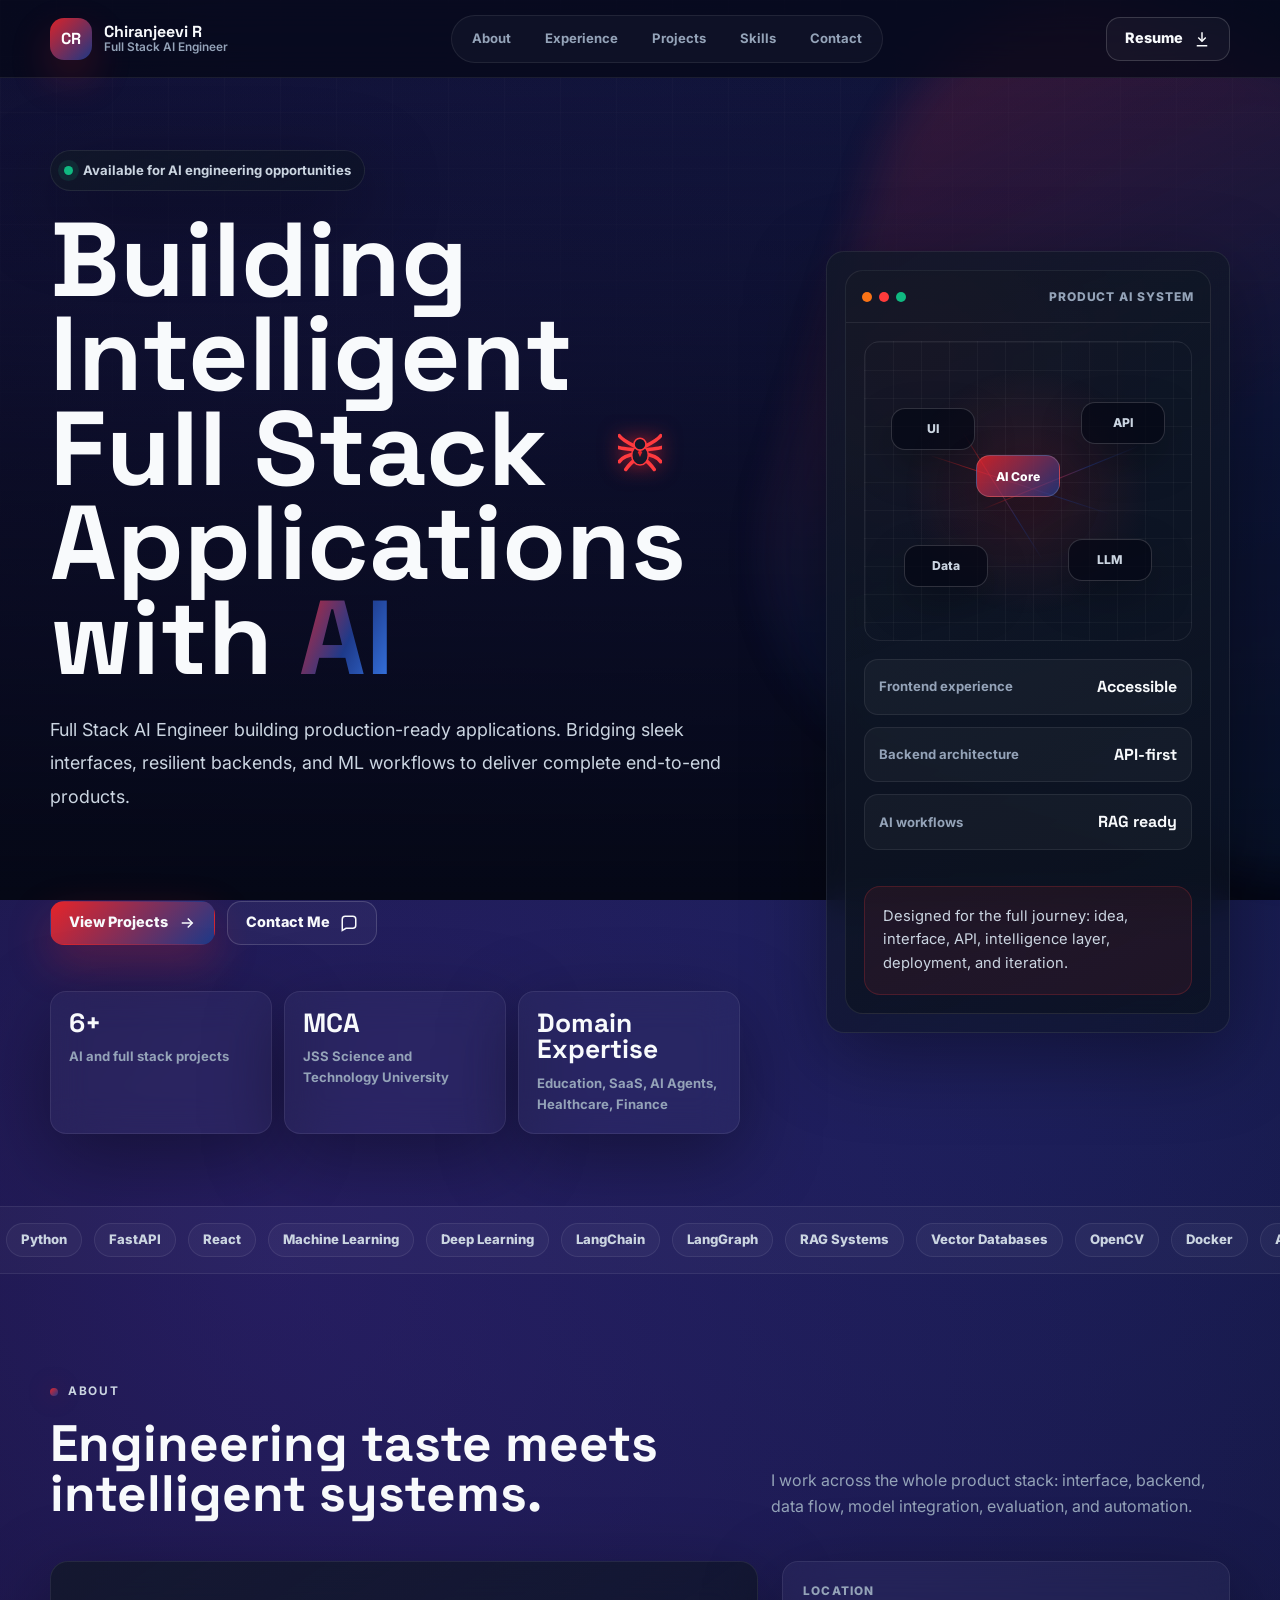
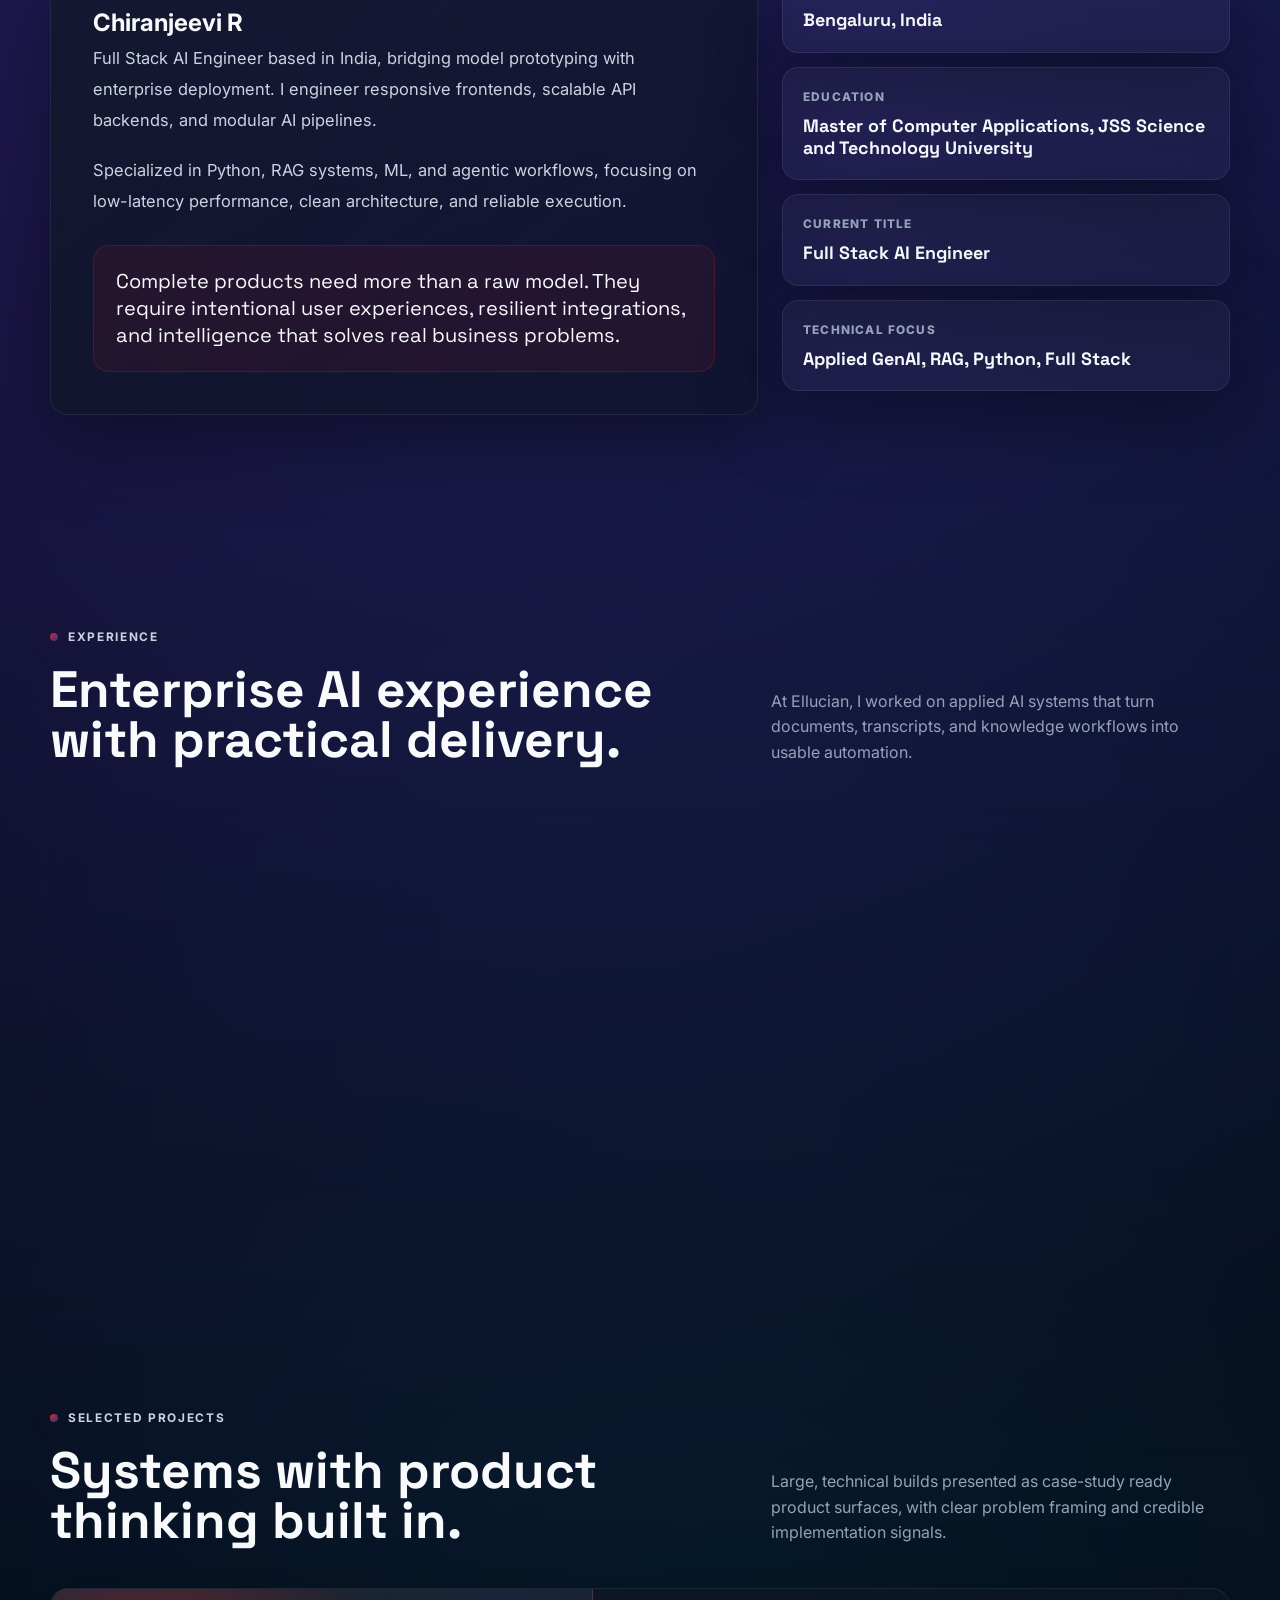
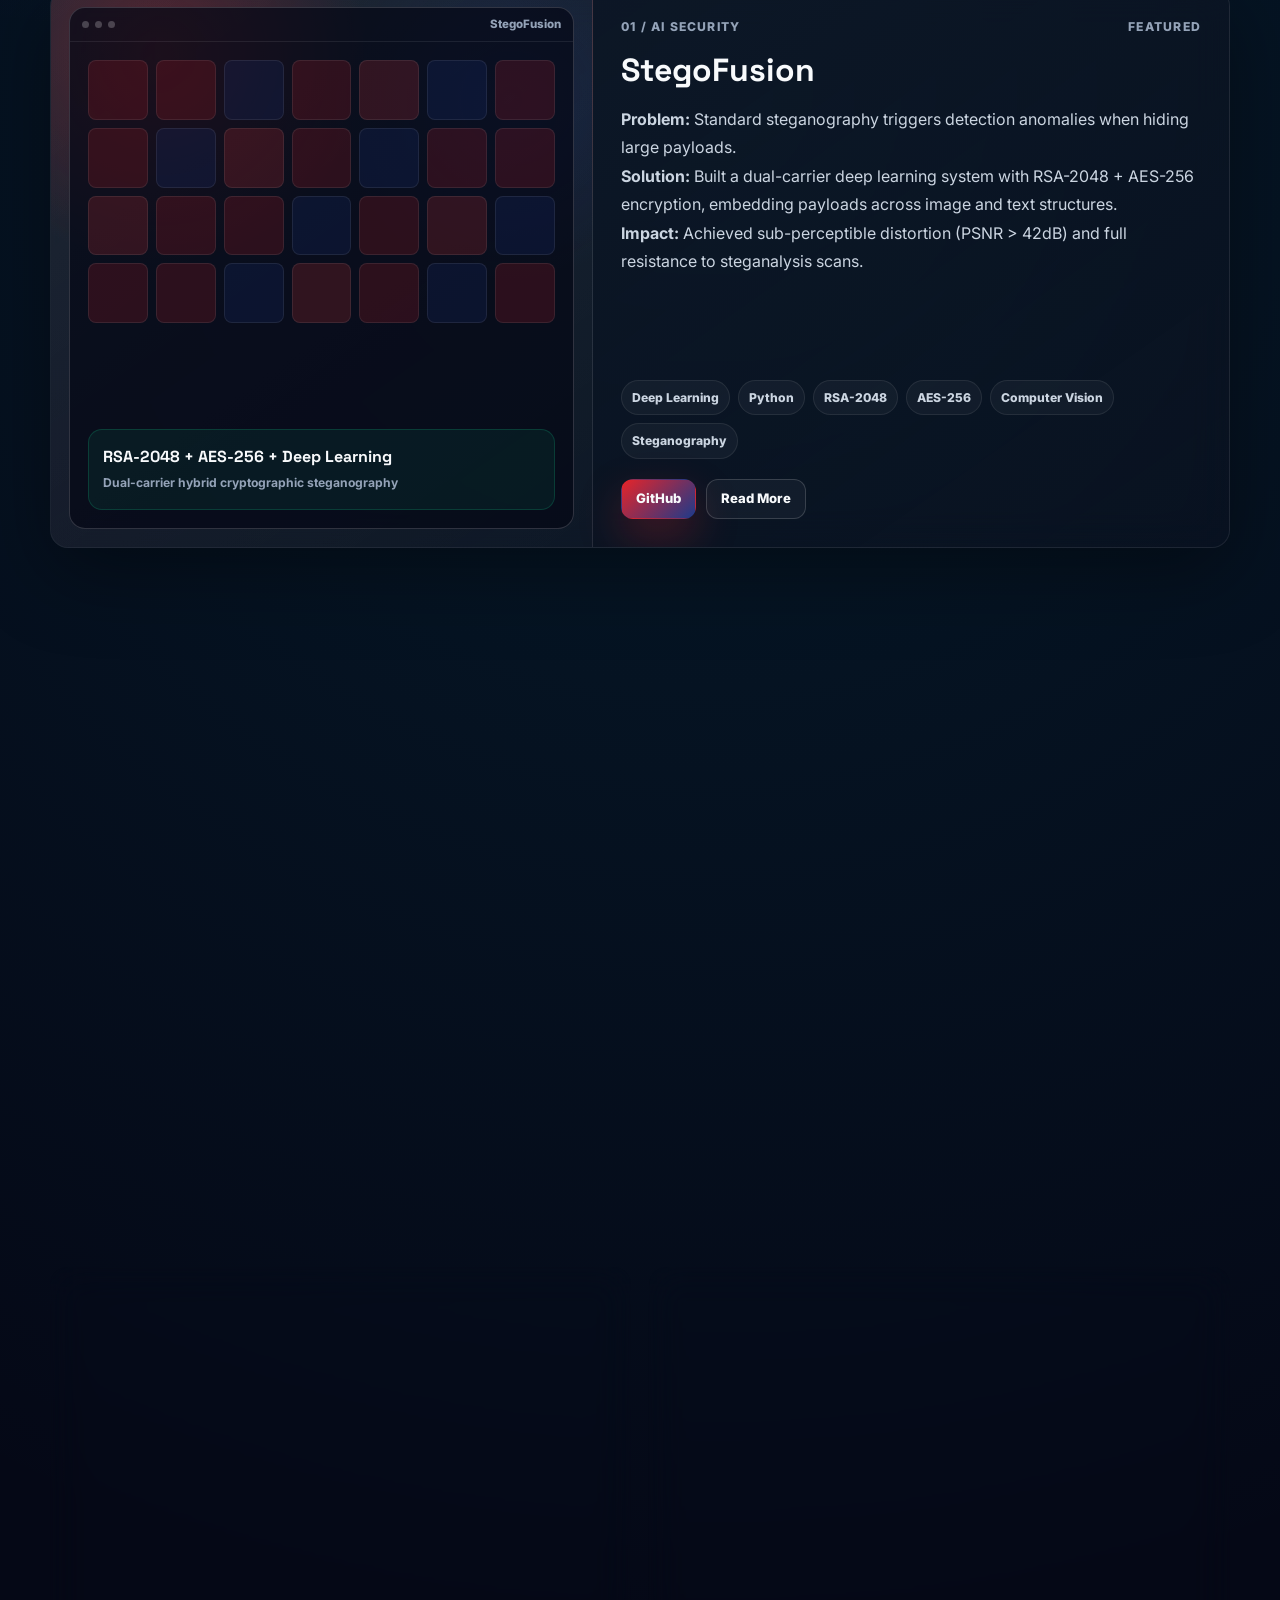
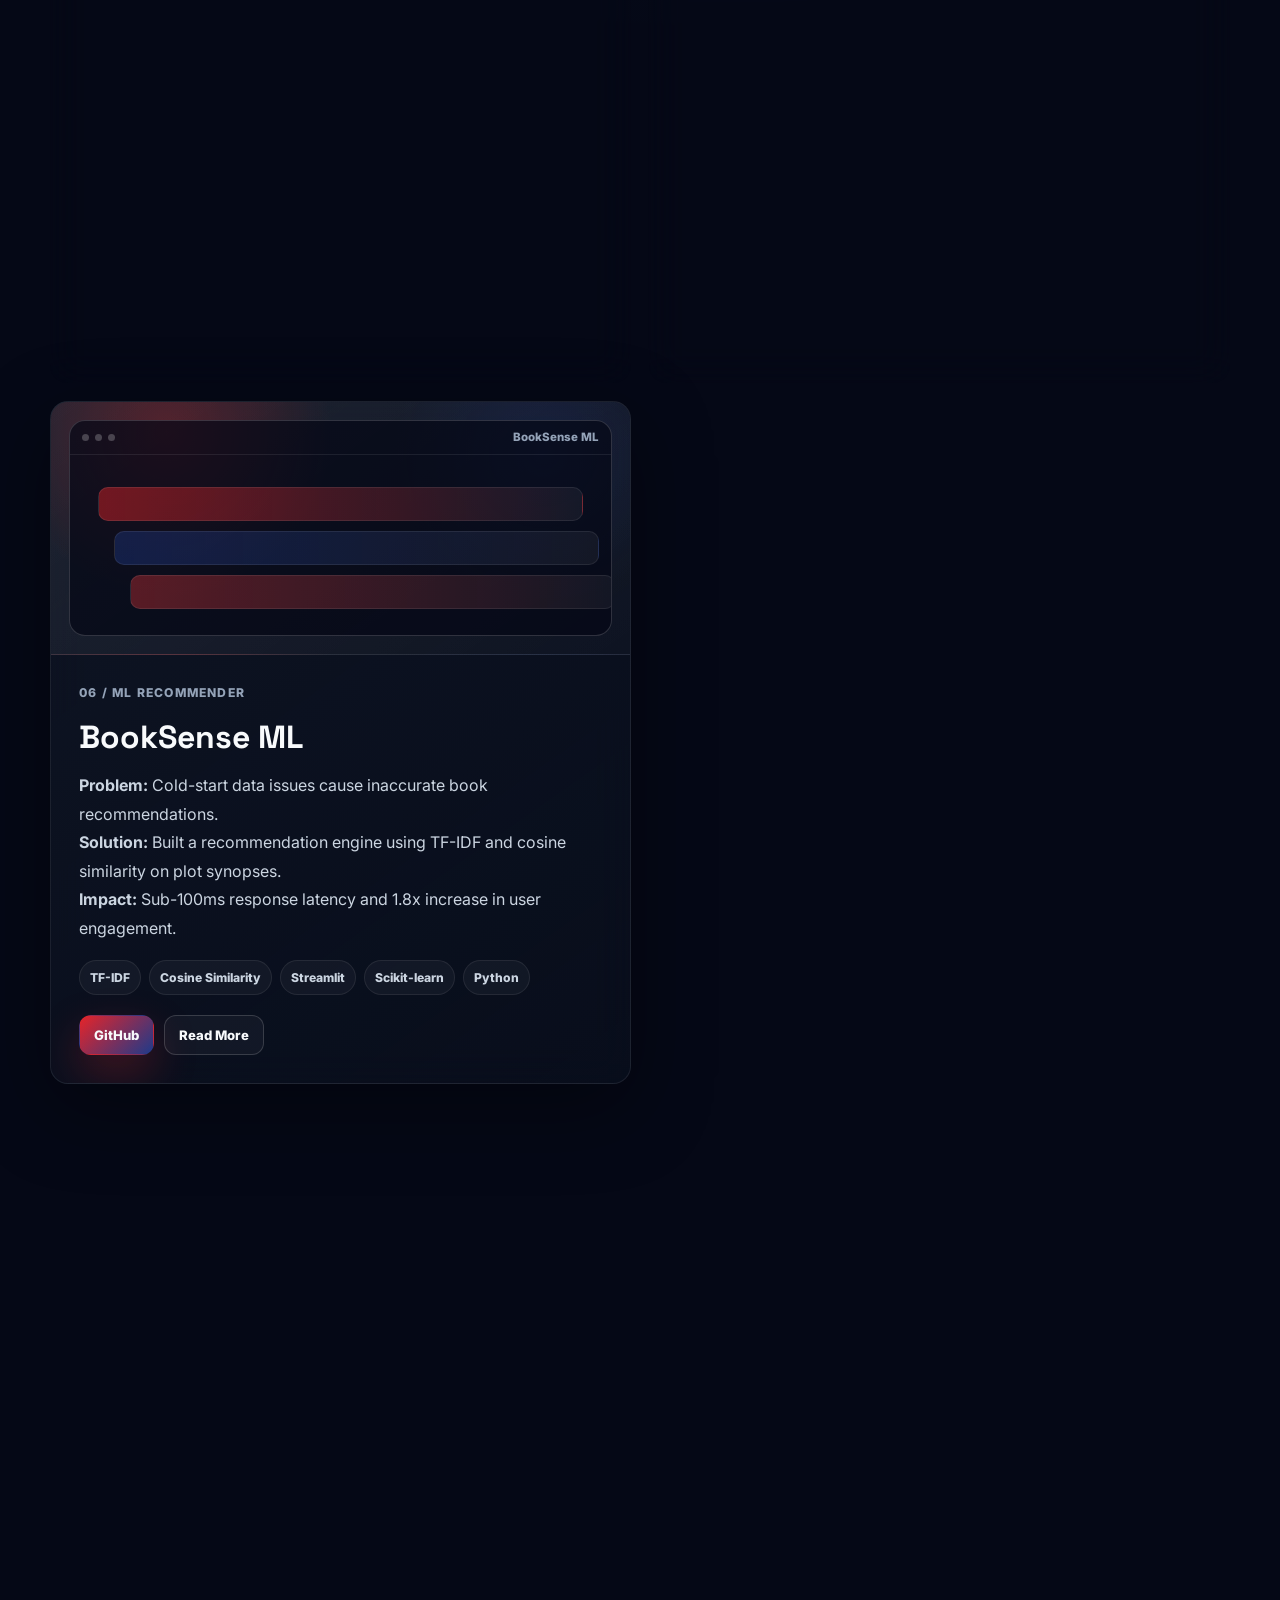
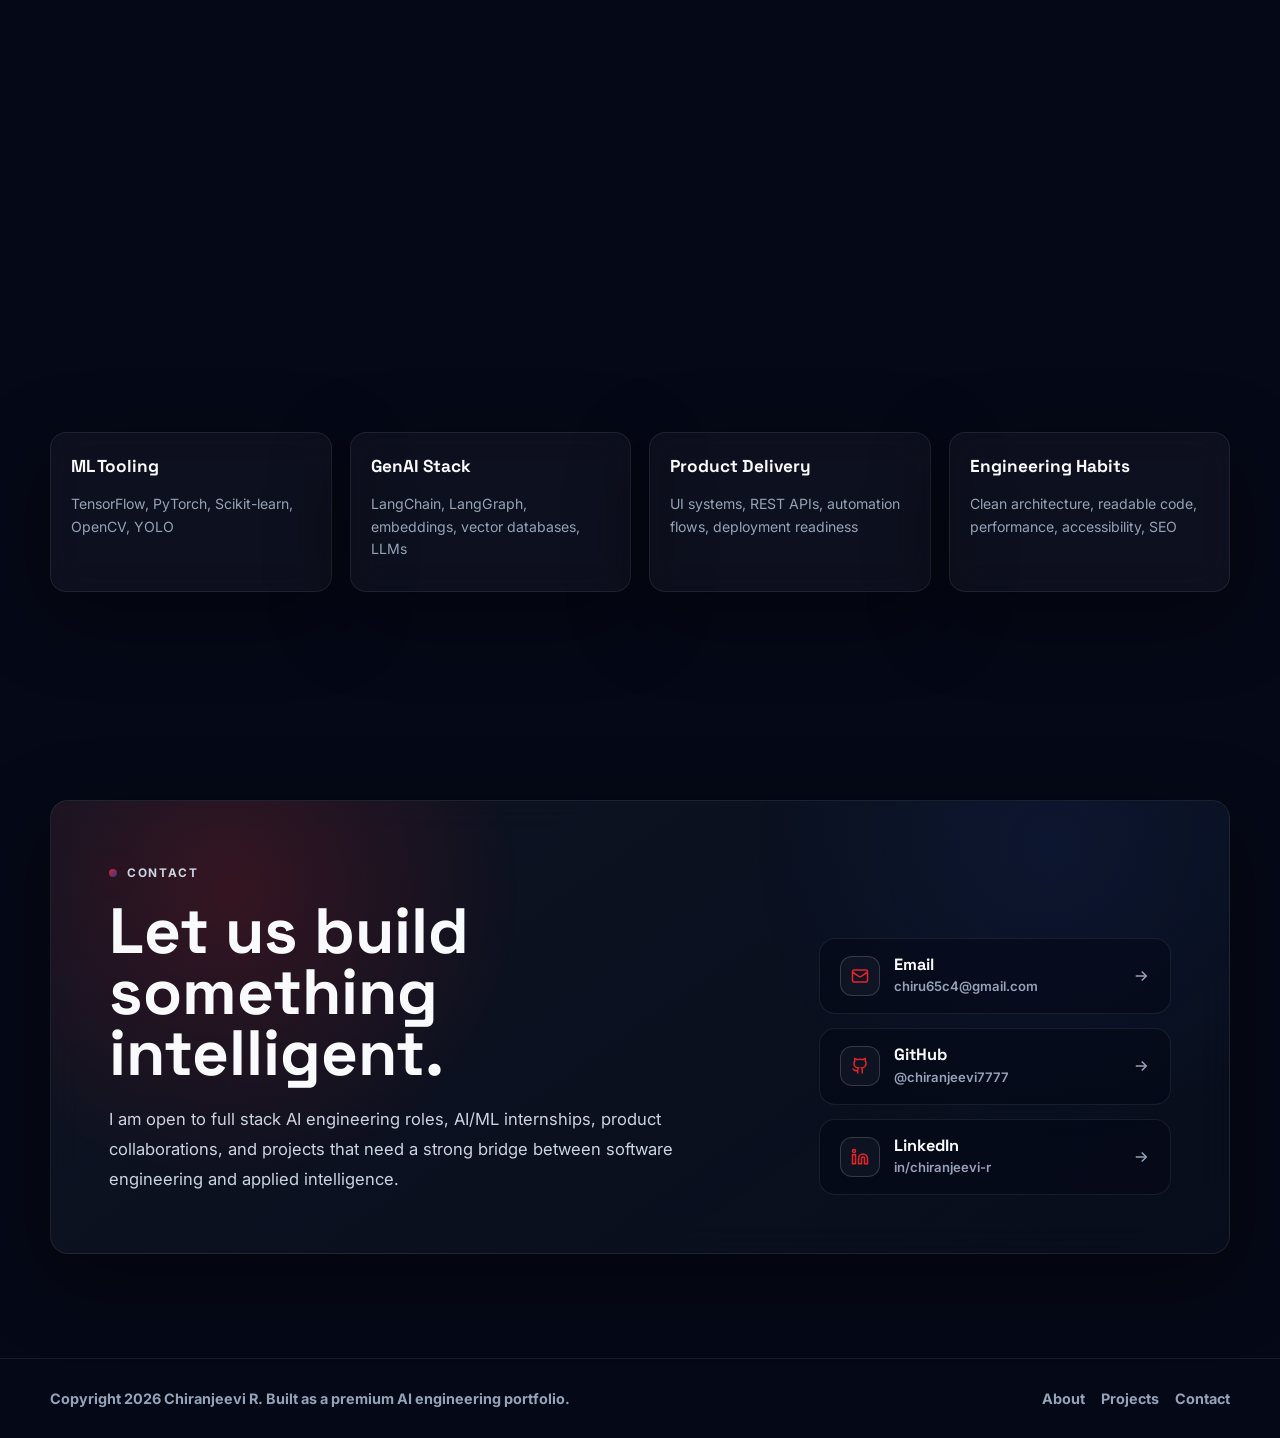
==== commit e4ceda83: "Fix spider cursor visibility, remove coarse pointer restrictions, and enable pointerdown/touchstart " ====
--- a/index.html
+++ b/index.html
@@ -1775,22 +1775,22 @@
 
     #cursorSpider {
       position: fixed;
-      top: 0;
-      left: 0;
-      width: 40px;
-      height: 40px;
+      top: 50%;
+      left: 50%;
+      width: 44px;
+      height: 44px;
       pointer-events: auto;
       cursor: pointer;
       z-index: 2147483001;
       transform: translate(-50%, -50%);
       opacity: 1;
       transition: filter 0.2s ease, transform 0.2s ease;
-      filter: drop-shadow(0 2px 8px rgba(230,36,41,0.5));
+      filter: drop-shadow(0 0 10px rgba(230,36,41,0.7));
       will-change: transform;
     }
 
     #cursorSpider:hover {
-      filter: drop-shadow(0 0 14px rgba(230,36,41,0.95)) scale(1.18);
+      filter: drop-shadow(0 0 18px rgba(255,59,63,1)) scale(1.22);
     }
 
     #cursorSpider.caught {
@@ -1799,57 +1799,48 @@
 
     @keyframes spiderSpin {
       0% { transform: translate(-50%, -50%) scale(1) rotate(0deg); }
-      50% { transform: translate(-50%, -50%) scale(1.5) rotate(360deg); }
+      50% { transform: translate(-50%, -50%) scale(1.6) rotate(360deg); }
       100% { transform: translate(-50%, -50%) scale(1) rotate(720deg); }
     }
 
     #cursorSpider .spider-body {
-      fill: #0a0a0a;
+      fill: #0f172a;
+      stroke: #ff3b3f;
+      stroke-width: 1.2;
     }
 
     #cursorSpider .spider-mark {
-      fill: var(--primary);
+      fill: #e62429;
+      filter: drop-shadow(0 0 4px #e62429);
     }
 
     #cursorSpider .spider-leg {
       fill: none;
-      stroke: #0a0a0a;
-      stroke-width: 2.6;
+      stroke: #ff3b3f;
+      stroke-width: 2.8;
       stroke-linecap: round;
       transform-origin: 17px 17px;
     }
 
-    #cursorSpider.walking .spider-leg--l1 { animation: legSwingA 0.28s ease-in-out infinite; }
-    #cursorSpider.walking .spider-leg--l2 { animation: legSwingB 0.28s ease-in-out infinite; }
-    #cursorSpider.walking .spider-leg--l3 { animation: legSwingA 0.28s ease-in-out infinite; }
-    #cursorSpider.walking .spider-leg--l4 { animation: legSwingB 0.28s ease-in-out infinite; }
-    #cursorSpider.walking .spider-leg--r1 { animation: legSwingB 0.28s ease-in-out infinite; }
-    #cursorSpider.walking .spider-leg--r2 { animation: legSwingA 0.28s ease-in-out infinite; }
-    #cursorSpider.walking .spider-leg--r3 { animation: legSwingB 0.28s ease-in-out infinite; }
-    #cursorSpider.walking .spider-leg--r4 { animation: legSwingA 0.28s ease-in-out infinite; }
+    #cursorSpider.walking .spider-leg--l1 { animation: legSwingA 0.24s ease-in-out infinite; }
+    #cursorSpider.walking .spider-leg--l2 { animation: legSwingB 0.24s ease-in-out infinite; }
+    #cursorSpider.walking .spider-leg--l3 { animation: legSwingA 0.24s ease-in-out infinite; }
+    #cursorSpider.walking .spider-leg--l4 { animation: legSwingB 0.24s ease-in-out infinite; }
+    #cursorSpider.walking .spider-leg--r1 { animation: legSwingB 0.24s ease-in-out infinite; }
+    #cursorSpider.walking .spider-leg--r2 { animation: legSwingA 0.24s ease-in-out infinite; }
+    #cursorSpider.walking .spider-leg--r3 { animation: legSwingB 0.24s ease-in-out infinite; }
+    #cursorSpider.walking .spider-leg--r4 { animation: legSwingA 0.24s ease-in-out infinite; }
 
     @keyframes legSwingA {
-      0%, 100% { transform: rotate(-8deg); }
-      50% { transform: rotate(8deg); }
+      0%, 100% { transform: rotate(-10deg); }
+      50% { transform: rotate(10deg); }
     }
 
     @keyframes legSwingB {
-      0%, 100% { transform: rotate(8deg); }
-      50% { transform: rotate(-8deg); }
-    }
-
-    @media (hover: none), (pointer: coarse) {
-      #webCanvas {
-        display: none;
-      }
-    }
-
-    @media (prefers-reduced-motion: reduce) {
-      #webCanvas,
-      #cursorSpider {
-        display: none;
-      }
-    }
+      0%, 100% { transform: rotate(10deg); }
+      50% { transform: rotate(-10deg); }
+    }
+
   </style>
 </head>
 <body>
@@ -2528,12 +2519,9 @@
 
     /* ---------- Spider-web & Autonomous Crawling Spider ---------- */
     (function initSpiderCursor() {
-      const isCoarsePointer = window.matchMedia("(hover: none), (pointer: coarse)").matches;
-      if (prefersReducedMotion || isCoarsePointer) return;
-
       const canvas = document.getElementById("webCanvas");
       const spider = document.getElementById("cursorSpider");
-      if (!canvas || !spider) return;
+      if (!spider) return;
 
       const ctx = canvas.getContext("2d");
       let dpr = Math.min(window.devicePixelRatio || 1, 2);
@@ -2600,22 +2588,26 @@
       }, { passive: true });
 
       // Click / Catch Spider to open GitHub!
-      spider.addEventListener("click", (e) => {
-        e.stopPropagation();
-        e.preventDefault();
+      function handleSpiderCatch(e) {
+        if (e) {
+          e.stopPropagation();
+          e.preventDefault();
+        }
+
+        if (spider.classList.contains("caught")) return;
 
         // Trigger spin catch animation & toast
         spider.classList.add("caught");
         showToast("🕷️ You caught the spider! Opening GitHub profile...");
 
         // Create silk explosion particles on catch!
-        for (let i = 0; i < 14; i++) {
-          const angle = (i / 14) * Math.PI * 2;
-          const speed = Math.random() * 4 + 2;
+        for (let i = 0; i < 16; i++) {
+          const angle = (i / 16) * Math.PI * 2;
+          const speed = Math.random() * 5 + 2.5;
           trail.push({
             x: spiderPos.x,
             y: spiderPos.y,
-            life: 1.4,
+            life: 1.5,
             vx: Math.cos(angle) * speed,
             vy: Math.sin(angle) * speed
           });
@@ -2625,7 +2617,11 @@
           window.open("https://github.com/chiranjeevi7777", "_blank", "noopener,noreferrer");
           spider.classList.remove("caught");
         }, 380);
-      });
+      }
+
+      spider.addEventListener("click", handleSpiderCatch);
+      spider.addEventListener("pointerdown", handleSpiderCatch);
+      spider.addEventListener("touchstart", handleSpiderCatch, { passive: false });
 
       let heading = 0;
 
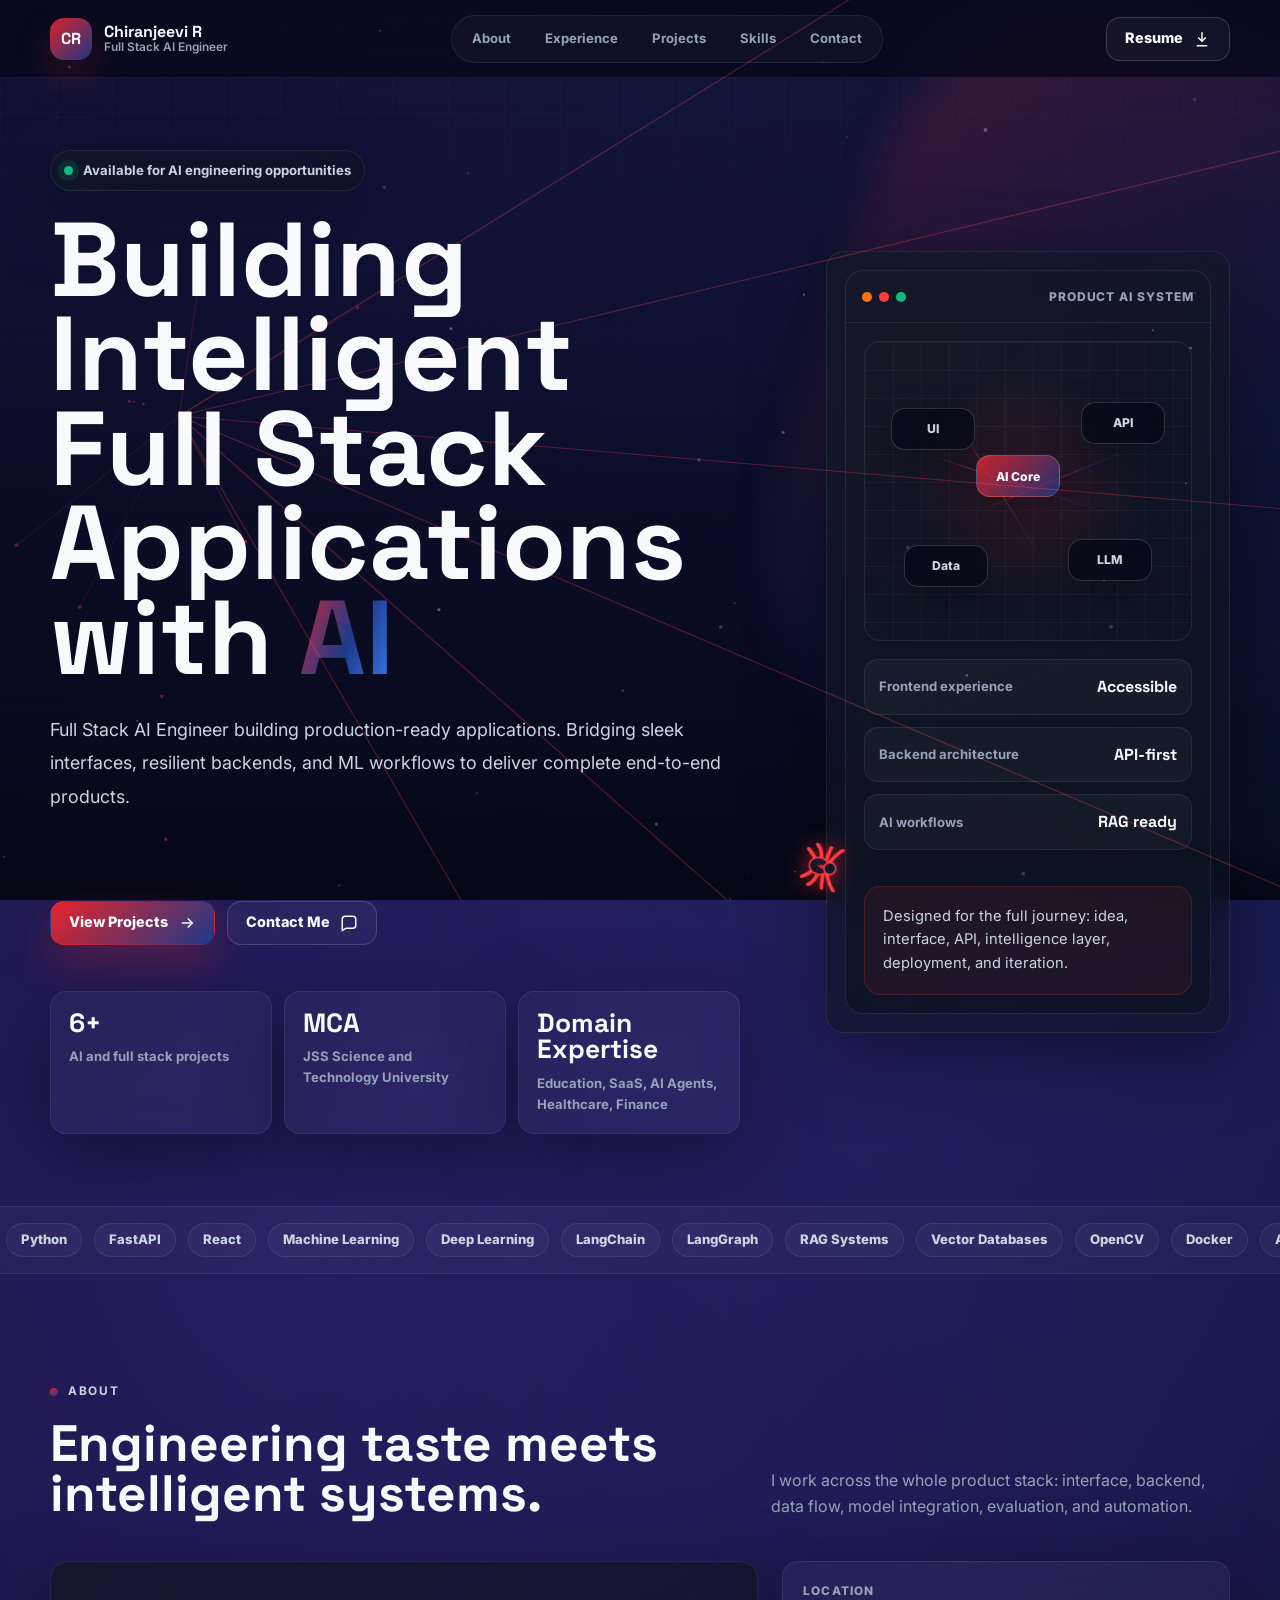
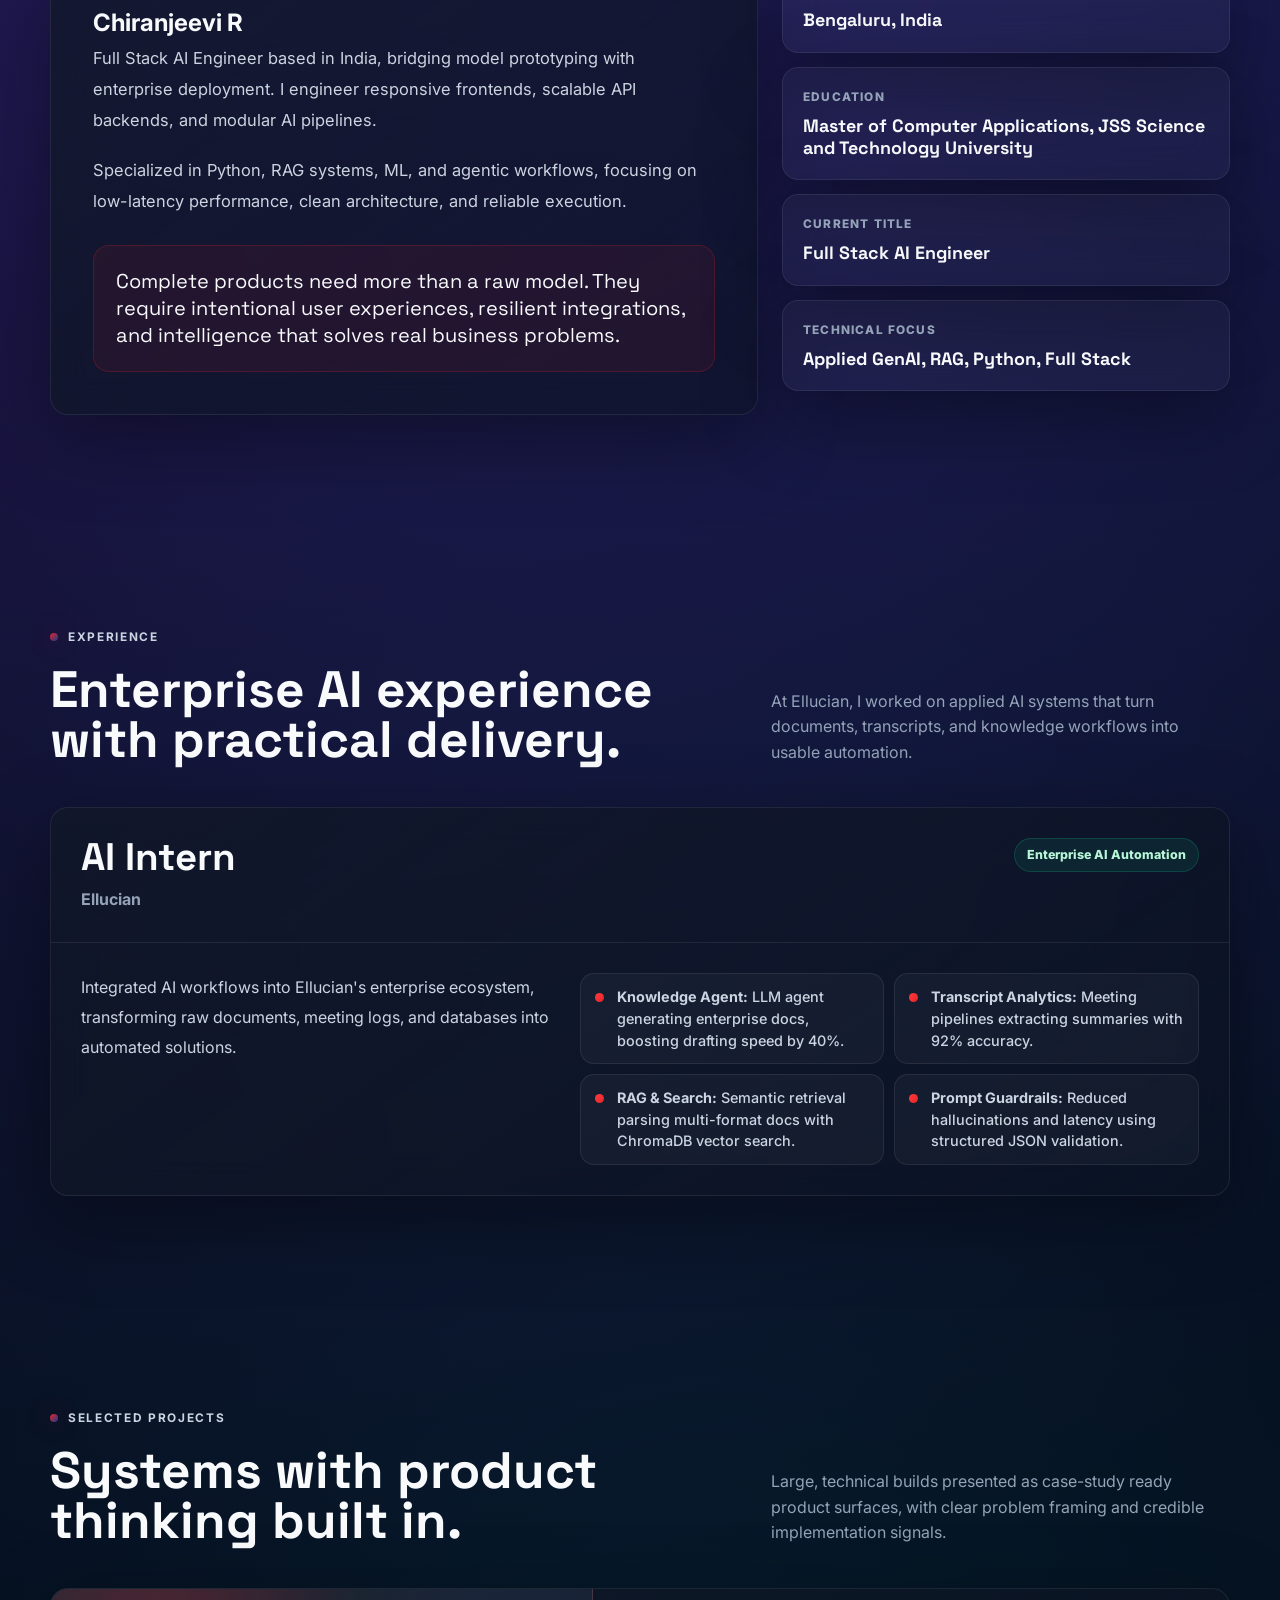
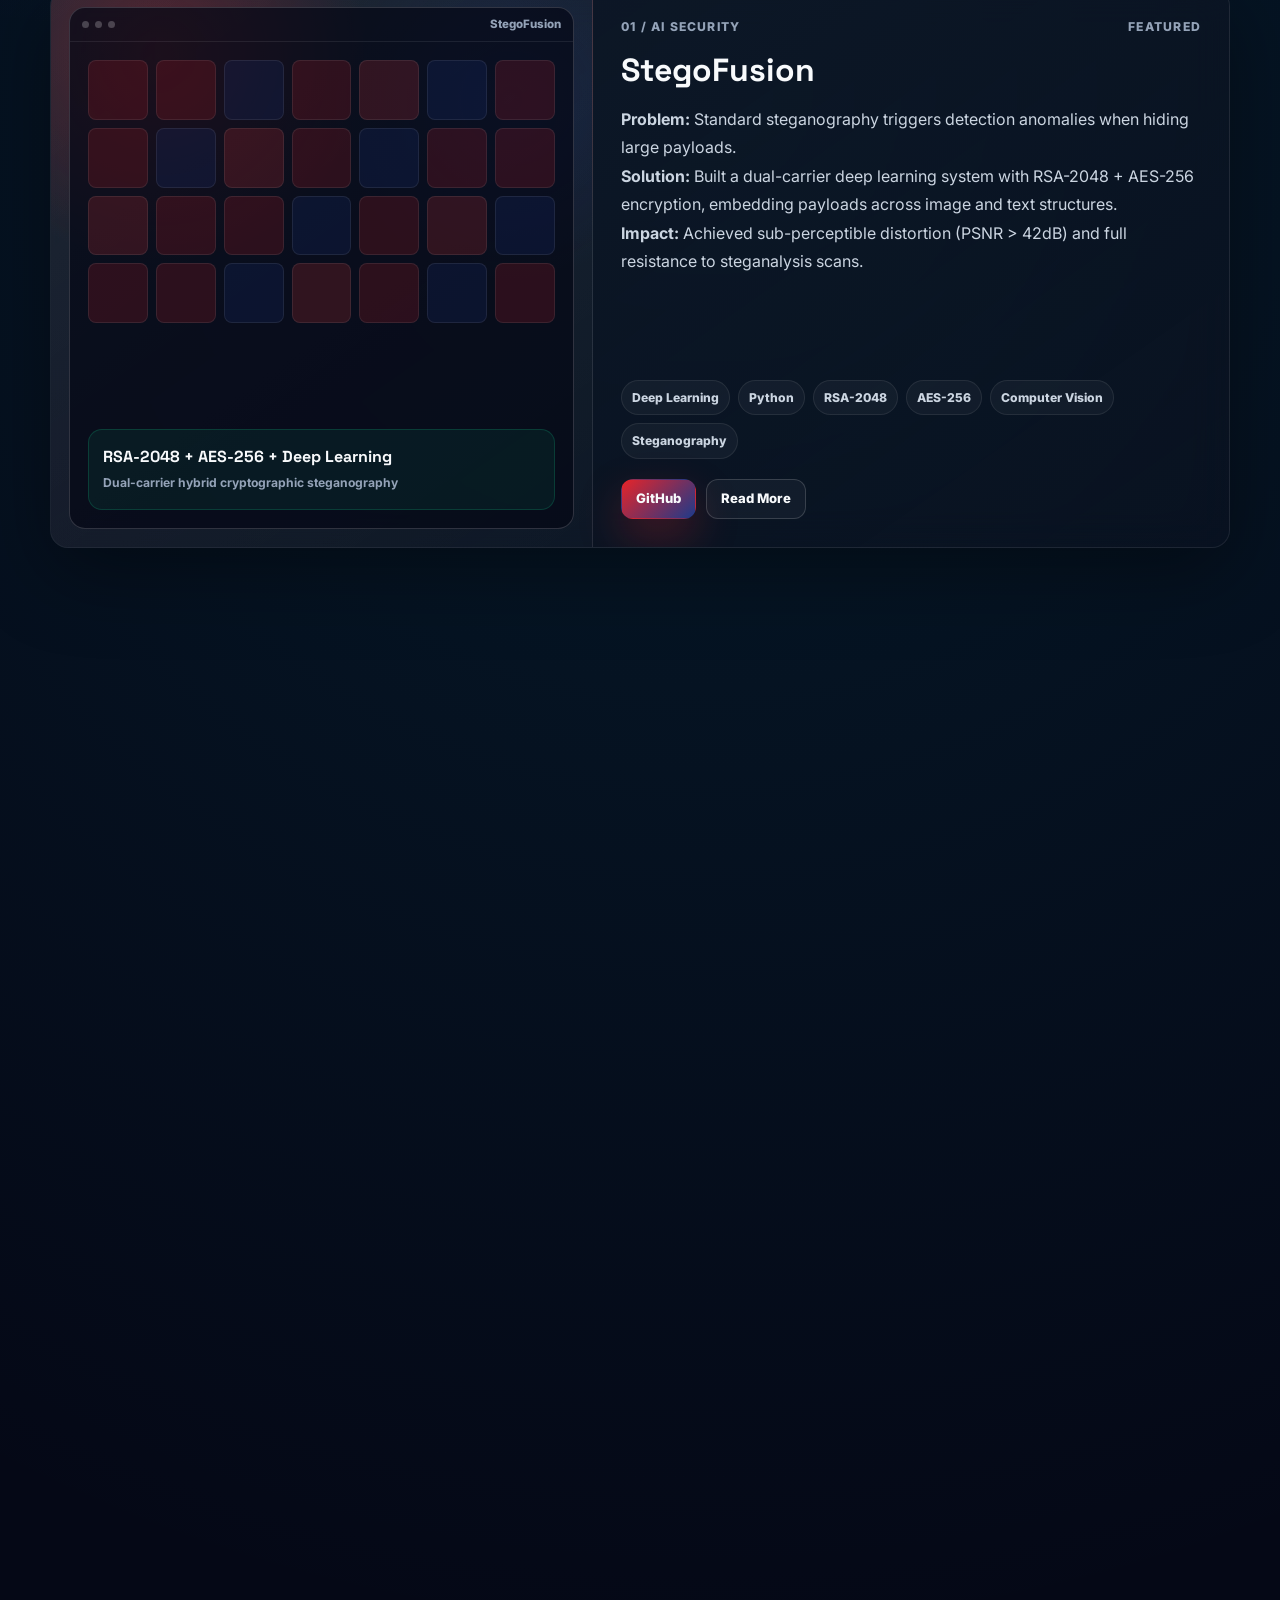
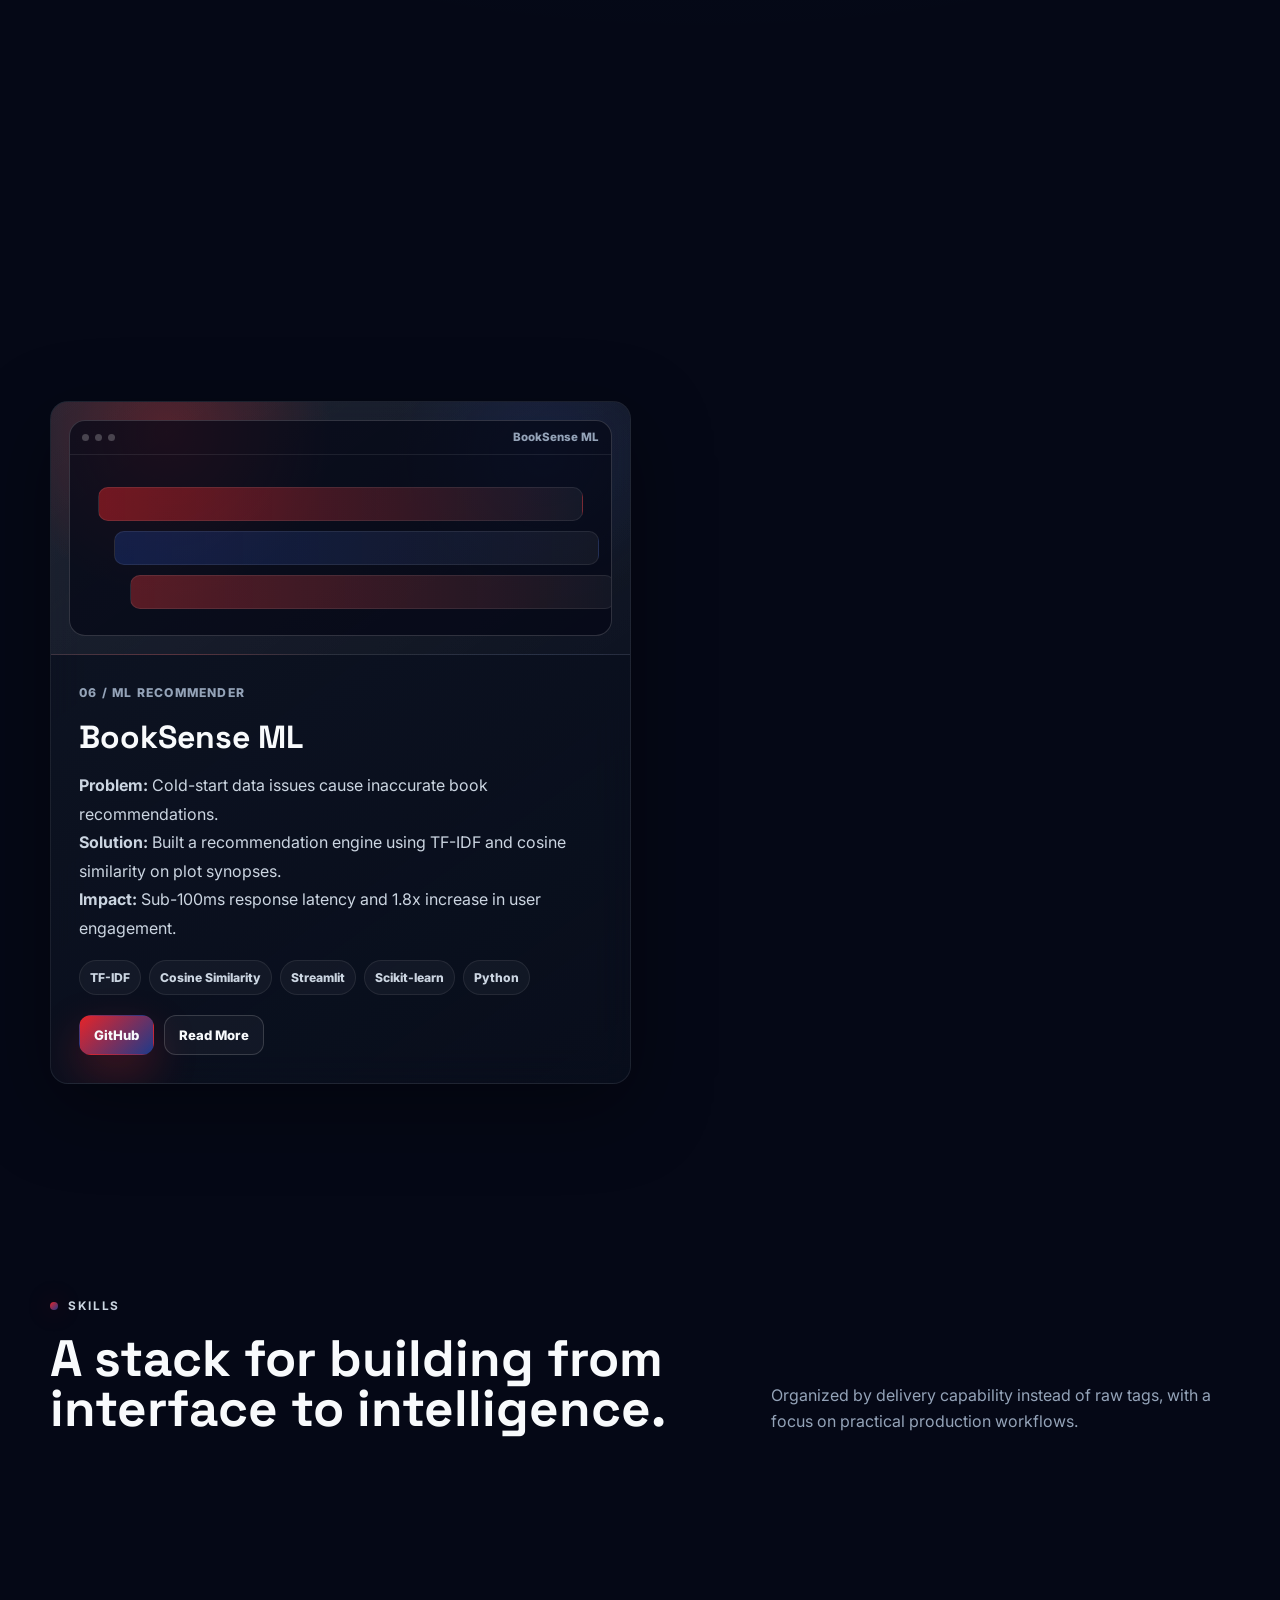
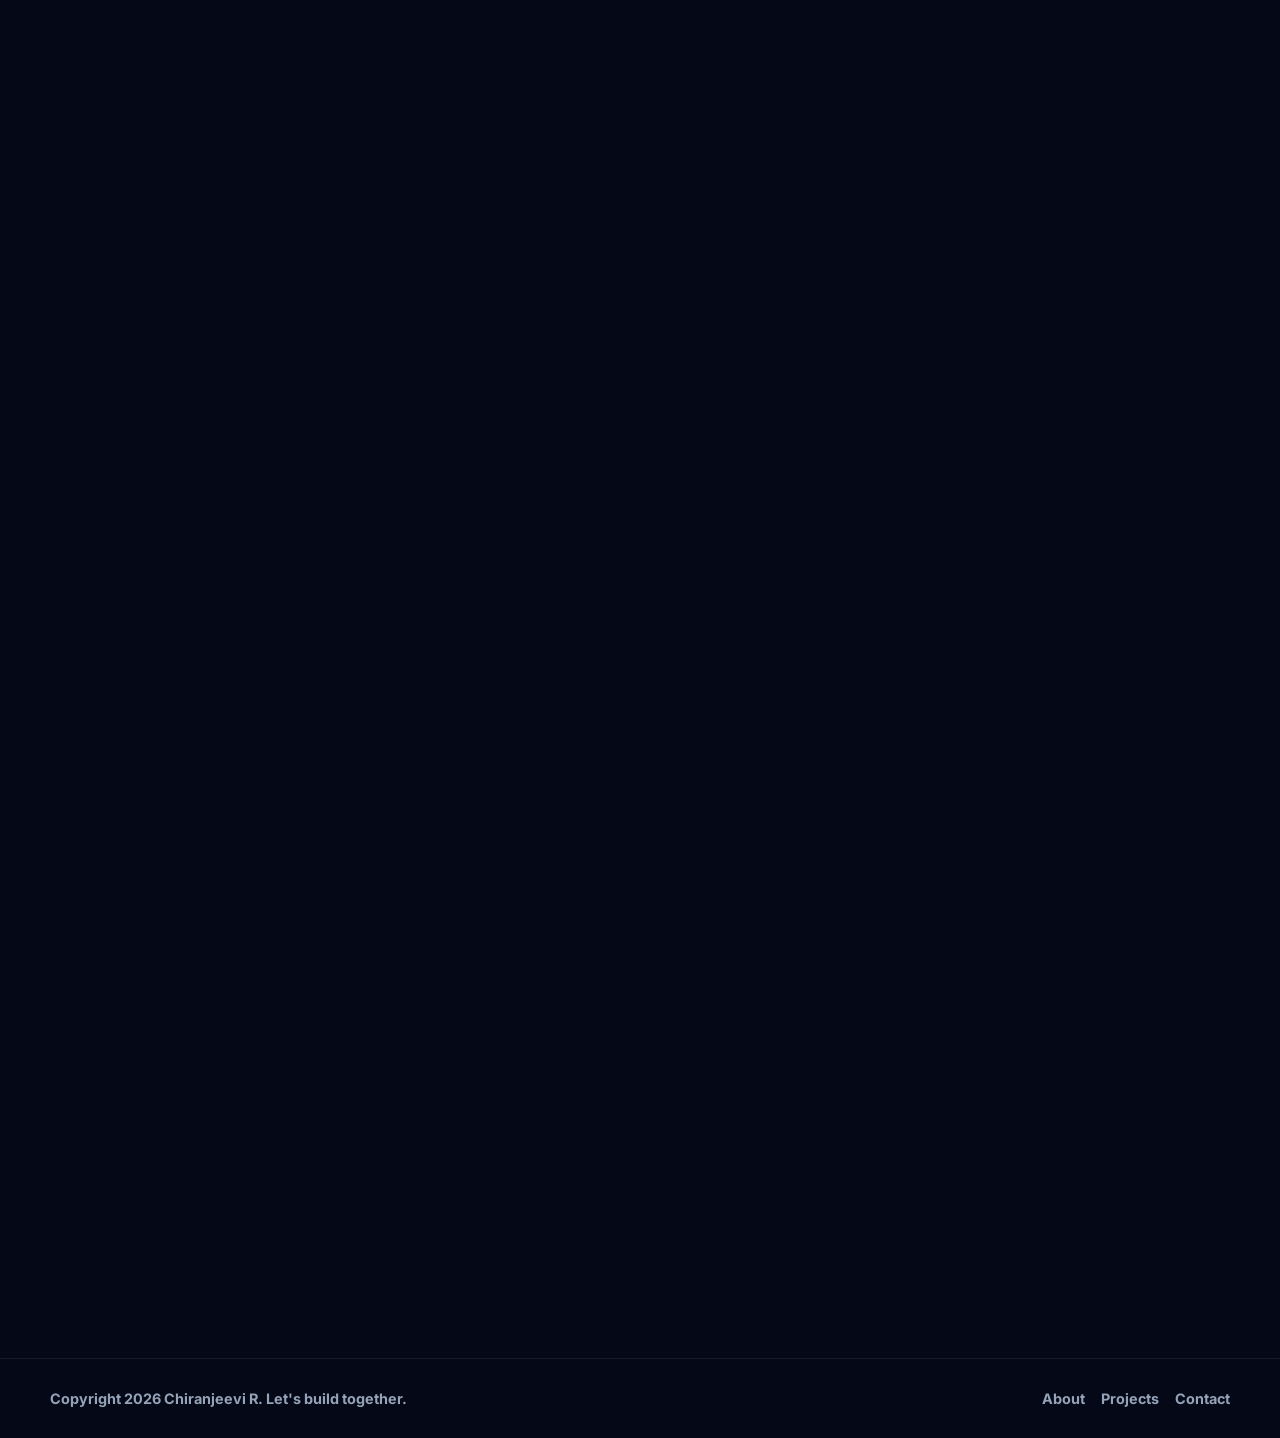
==== commit 28672f4e: "Update Google Drive resume link, footer text, and cursor canvas particle interactions" ====
--- a/index.html
+++ b/index.html
@@ -1888,7 +1888,7 @@
 
       <div class="nav-actions">
         <!-- TODO: Replace placeholder resume link with the final resume PDF. -->
-        <a class="btn btn-secondary magnetic" href="#" aria-label="Download resume">
+        <a class="btn btn-secondary magnetic" href="https://drive.google.com/drive/folders/1AqQvxy2AtKGo73Un4NmBjk3TR8hRA7sD?usp=drive_link" aria-label="Download resume">
           Resume
           <svg class="icon" viewBox="0 0 24 24" fill="none" stroke="currentColor" stroke-width="2" aria-hidden="true"><path d="M12 3v12"/><path d="m7 10 5 5 5-5"/><path d="M5 21h14"/></svg>
         </a>
@@ -2350,7 +2350,7 @@
 
   <footer class="site-footer">
     <div class="container footer-inner">
-      <p>Copyright <span id="year"></span> Chiranjeevi R. Built as a premium AI engineering portfolio.</p>
+      <p>Copyright <span id="year"></span> Chiranjeevi R. Let's build together.</p>
       <ul class="footer-links" aria-label="Footer navigation">
         <li><a href="#about">About</a></li>
         <li><a href="#projects">Projects</a></li>
@@ -2375,19 +2375,21 @@
 
     const menuToggle = document.getElementById("menuToggle");
     const navLinks = document.getElementById("navLinks");
-    menuToggle.addEventListener("click", () => {
-      const isOpen = navLinks.classList.toggle("open");
-      menuToggle.classList.toggle("active", isOpen);
-      menuToggle.setAttribute("aria-expanded", String(isOpen));
-    });
-
-    navLinks.querySelectorAll("a").forEach((link) => {
-      link.addEventListener("click", () => {
-        navLinks.classList.remove("open");
-        menuToggle.classList.remove("active");
-        menuToggle.setAttribute("aria-expanded", "false");
+    if (menuToggle && navLinks) {
+      menuToggle.addEventListener("click", () => {
+        const isOpen = navLinks.classList.toggle("open");
+        menuToggle.classList.toggle("active", isOpen);
+        menuToggle.setAttribute("aria-expanded", String(isOpen));
       });
-    });
+
+      navLinks.querySelectorAll("a").forEach((link) => {
+        link.addEventListener("click", () => {
+          navLinks.classList.remove("open");
+          menuToggle.classList.remove("active");
+          menuToggle.setAttribute("aria-expanded", "false");
+        });
+      });
+    }
 
     const roles = [
       "AI Engineer",
@@ -2467,14 +2469,17 @@
       window.setTimeout(() => toast.classList.remove("show"), 1800);
     }
 
-    document.getElementById("copyEmail").addEventListener("click", async () => {
-      try {
-        await navigator.clipboard.writeText(email);
-        showToast("Email copied");
-      } catch (error) {
-        window.location.href = `mailto:${email}`;
-      }
-    });
+    const copyEmailBtn = document.getElementById("copyEmail");
+    if (copyEmailBtn) {
+      copyEmailBtn.addEventListener("click", async () => {
+        try {
+          await navigator.clipboard.writeText(email);
+          showToast("Email copied");
+        } catch (error) {
+          window.location.href = `mailto:${email}`;
+        }
+      });
+    }
 
     document.querySelectorAll('a[href="#"]').forEach((anchor) => {
       anchor.addEventListener("click", (event) => {
@@ -2564,7 +2569,7 @@
       const spiderPos = { x: Math.random() * (window.innerWidth - 100) + 50, y: Math.random() * (window.innerHeight - 100) + 50 };
       let targetX = spiderPos.x;
       let targetY = spiderPos.y;
-      let pauseUntil = 0;
+      let pauseUntil = 0.5;
 
       function pickNewTarget() {
         targetX = Math.random() * (window.innerWidth - 140) + 70;
@@ -2645,11 +2650,16 @@
           const dist = Math.hypot(dx, dy);
           const near = Math.max(0, 1 - dist / 260);
 
+          const mdx = node.x - mouse.x;
+          const mdy = node.y - mouse.y;
+          const mDist = Math.hypot(mdx, mdy);
+          const mNear = mouse.active ? Math.max(0, 1 - mDist / 200) : 0;
+
           ctx.beginPath();
-          ctx.fillStyle = near > 0.05
-            ? `rgba(230,36,41,${(0.25 + near * 0.65).toFixed(3)})`
+          ctx.fillStyle = (near > 0.05 || mNear > 0.05)
+            ? `rgba(230,36,41,${(0.25 + Math.max(near, mNear) * 0.65).toFixed(3)})`
             : `rgba(148,163,184,${twinkle.toFixed(3)})`;
-          ctx.arc(node.x, node.y, node.r + near * 1.4, 0, Math.PI * 2);
+          ctx.arc(node.x, node.y, node.r + Math.max(near, mNear) * 1.4, 0, Math.PI * 2);
           ctx.fill();
 
           if (near > 0.02) {
@@ -2660,6 +2670,22 @@
             ctx.lineTo(node.x, node.y);
             ctx.stroke();
           }
+
+          if (mNear > 0.02) {
+            ctx.beginPath();
+            ctx.strokeStyle = `rgba(255,255,255,${(mNear * 0.45).toFixed(3)})`;
+            ctx.lineWidth = 0.8 + mNear * 0.4;
+            ctx.moveTo(mouse.x, mouse.y);
+            ctx.lineTo(node.x, node.y);
+            ctx.stroke();
+          }
+        }
+
+        if (mouse.active) {
+          ctx.beginPath();
+          ctx.fillStyle = "rgba(255,255,255,0.85)";
+          ctx.arc(mouse.x, mouse.y, 2.2, 0, Math.PI * 2);
+          ctx.fill();
         }
 
         // Web strands radiating from the crawling spider
@@ -2754,4 +2780,4 @@
     })();
   </script>
 </body>
-</html>
+</html>
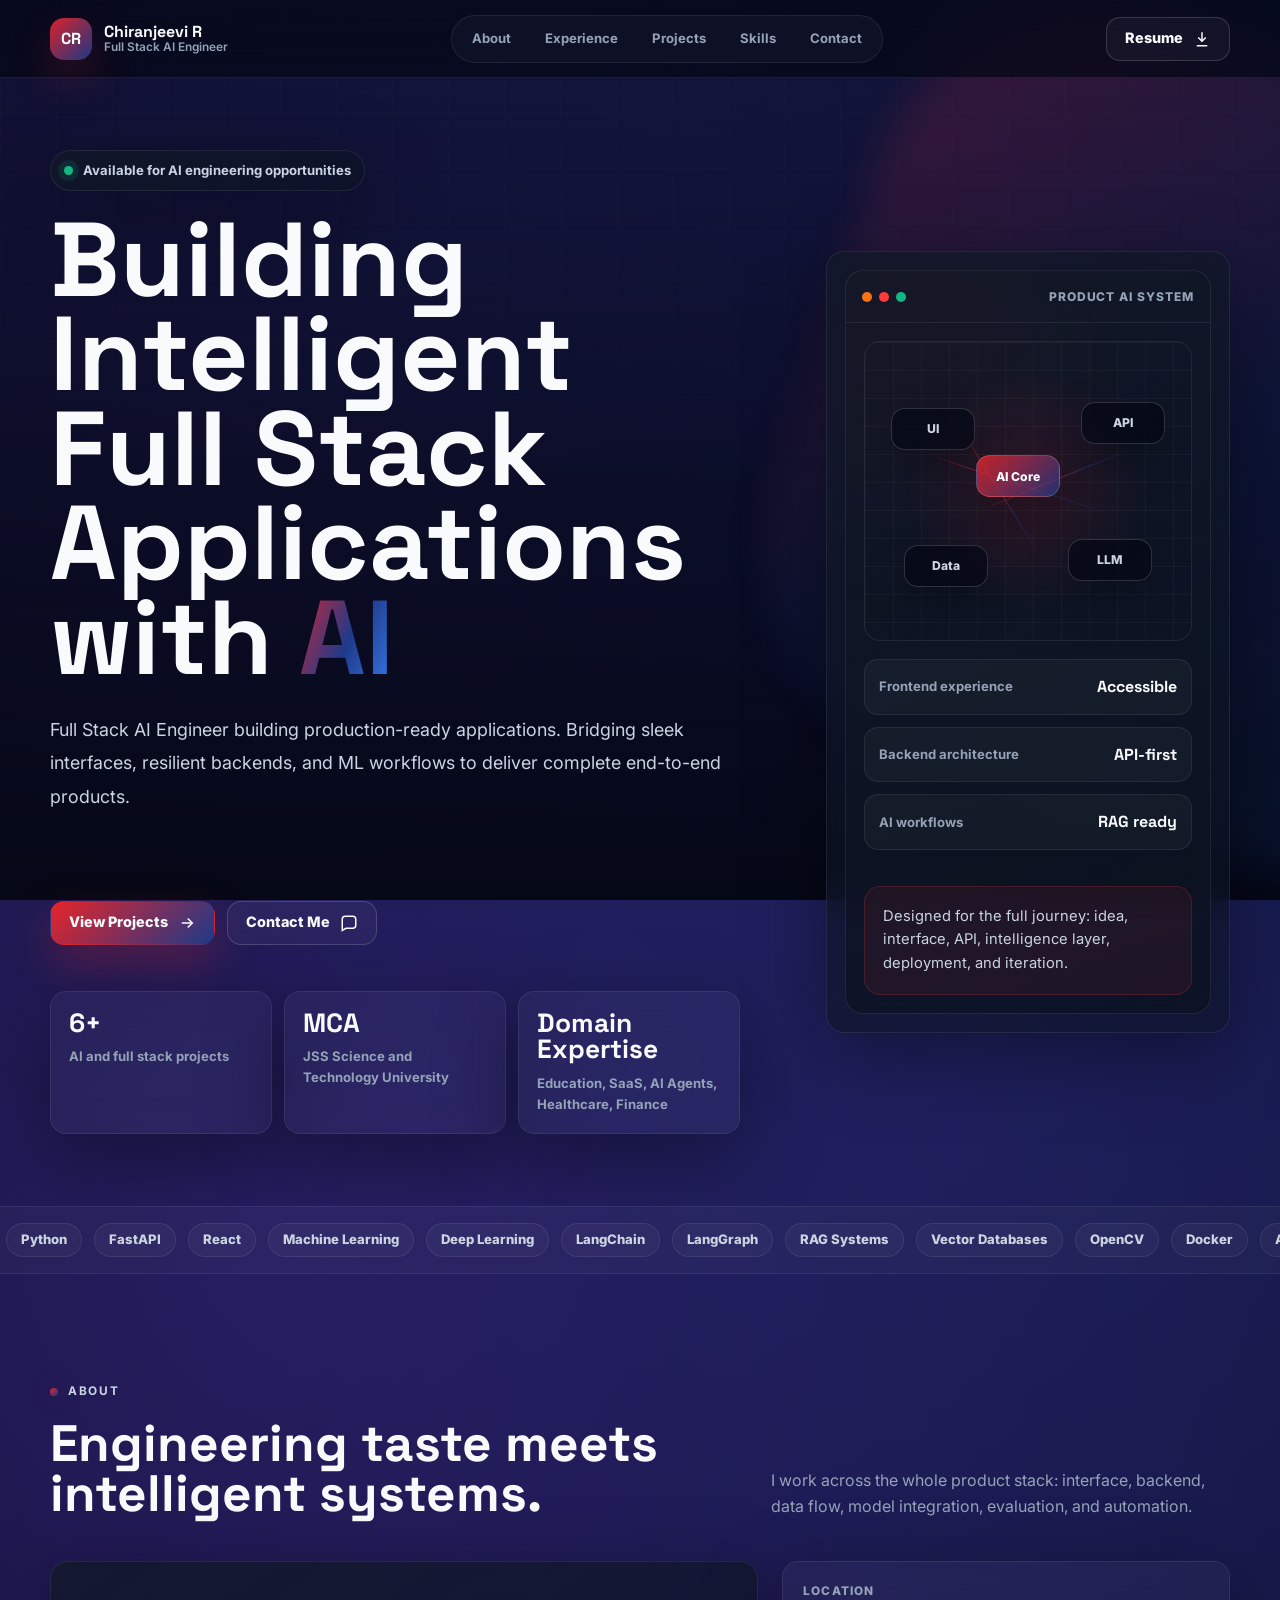
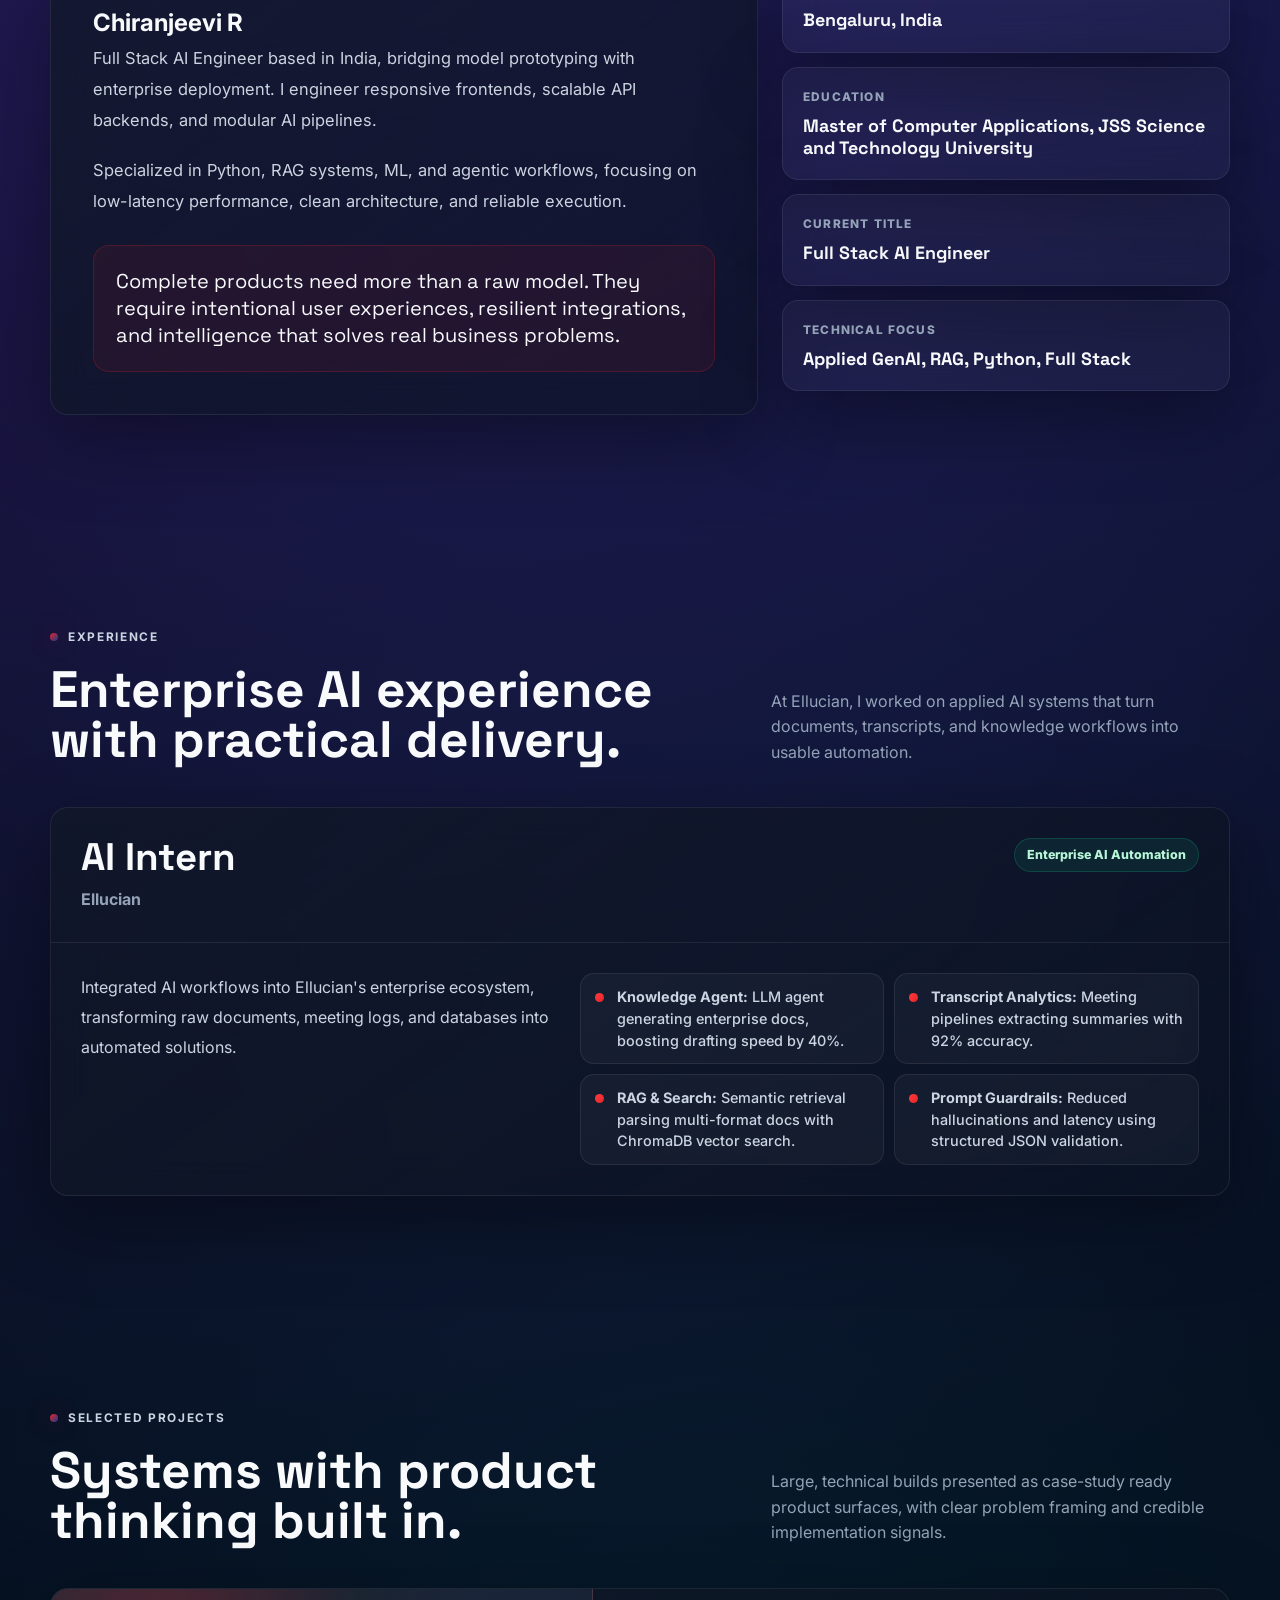
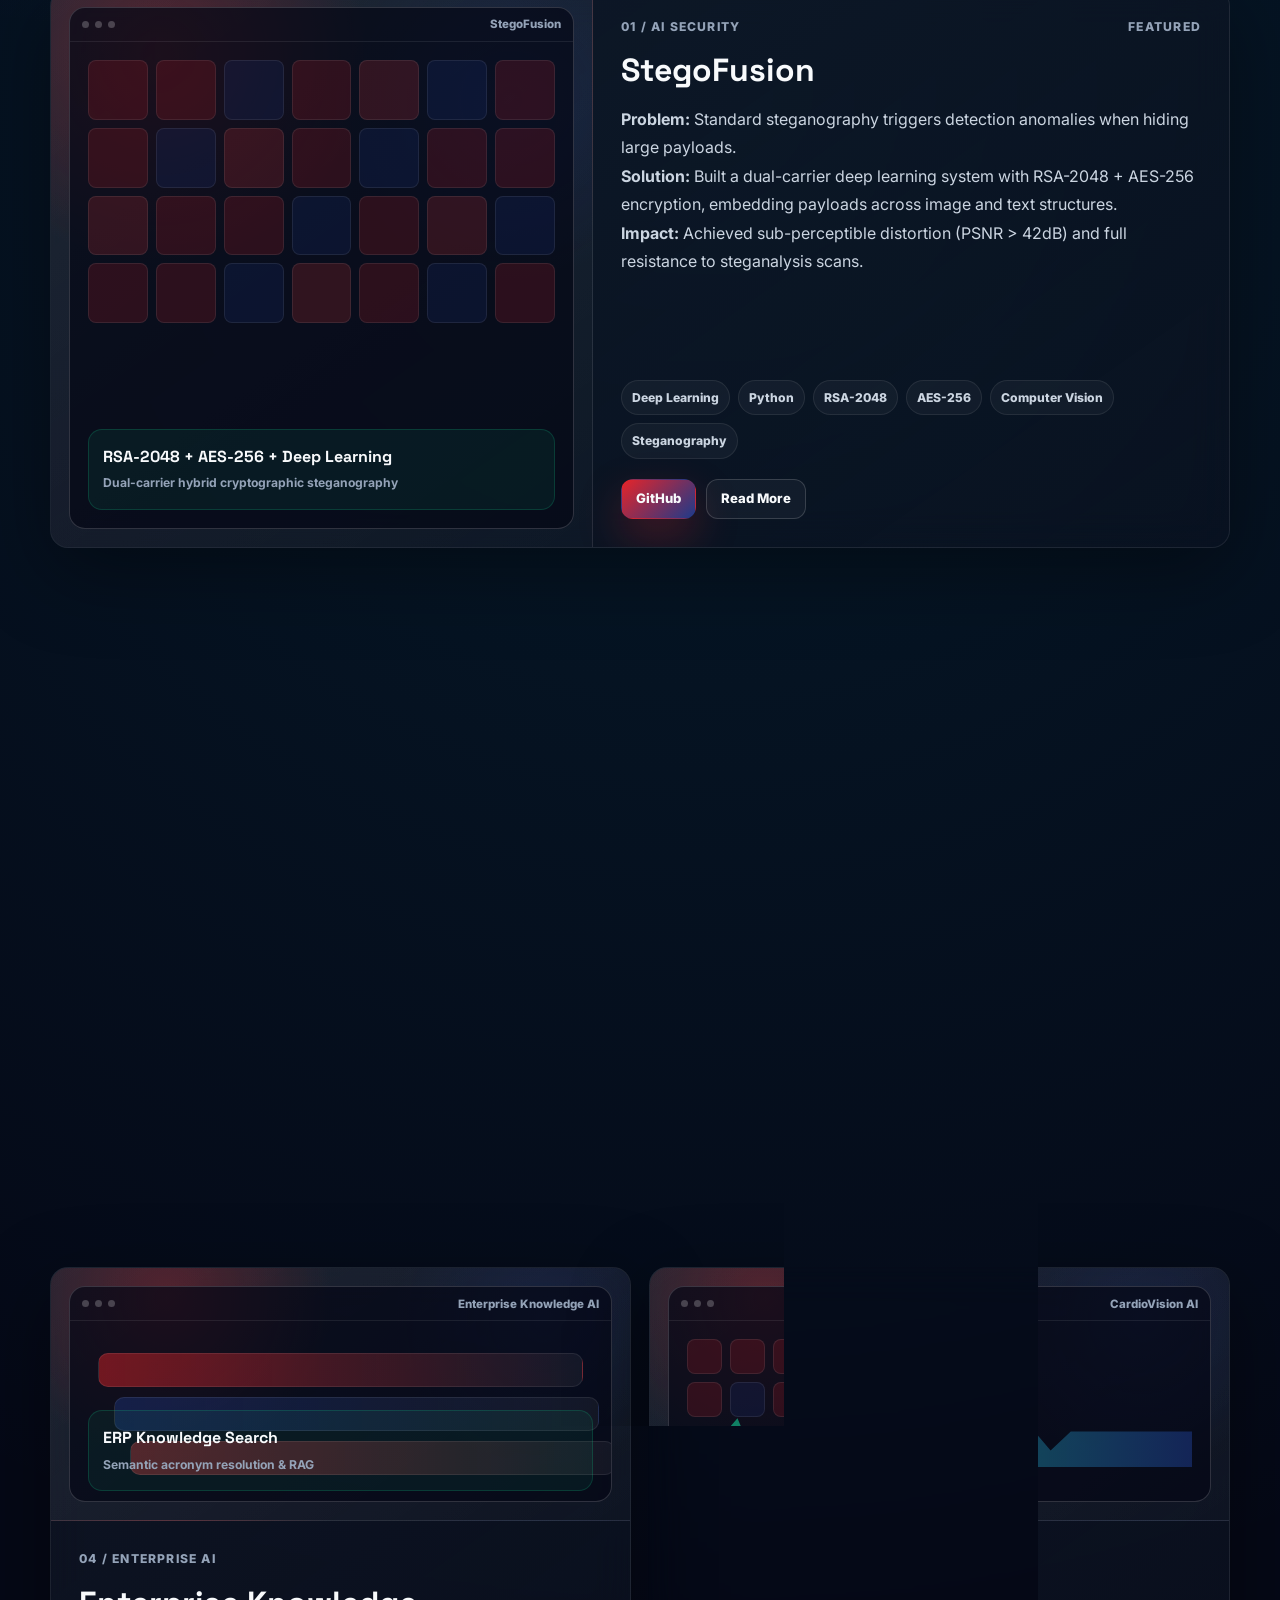
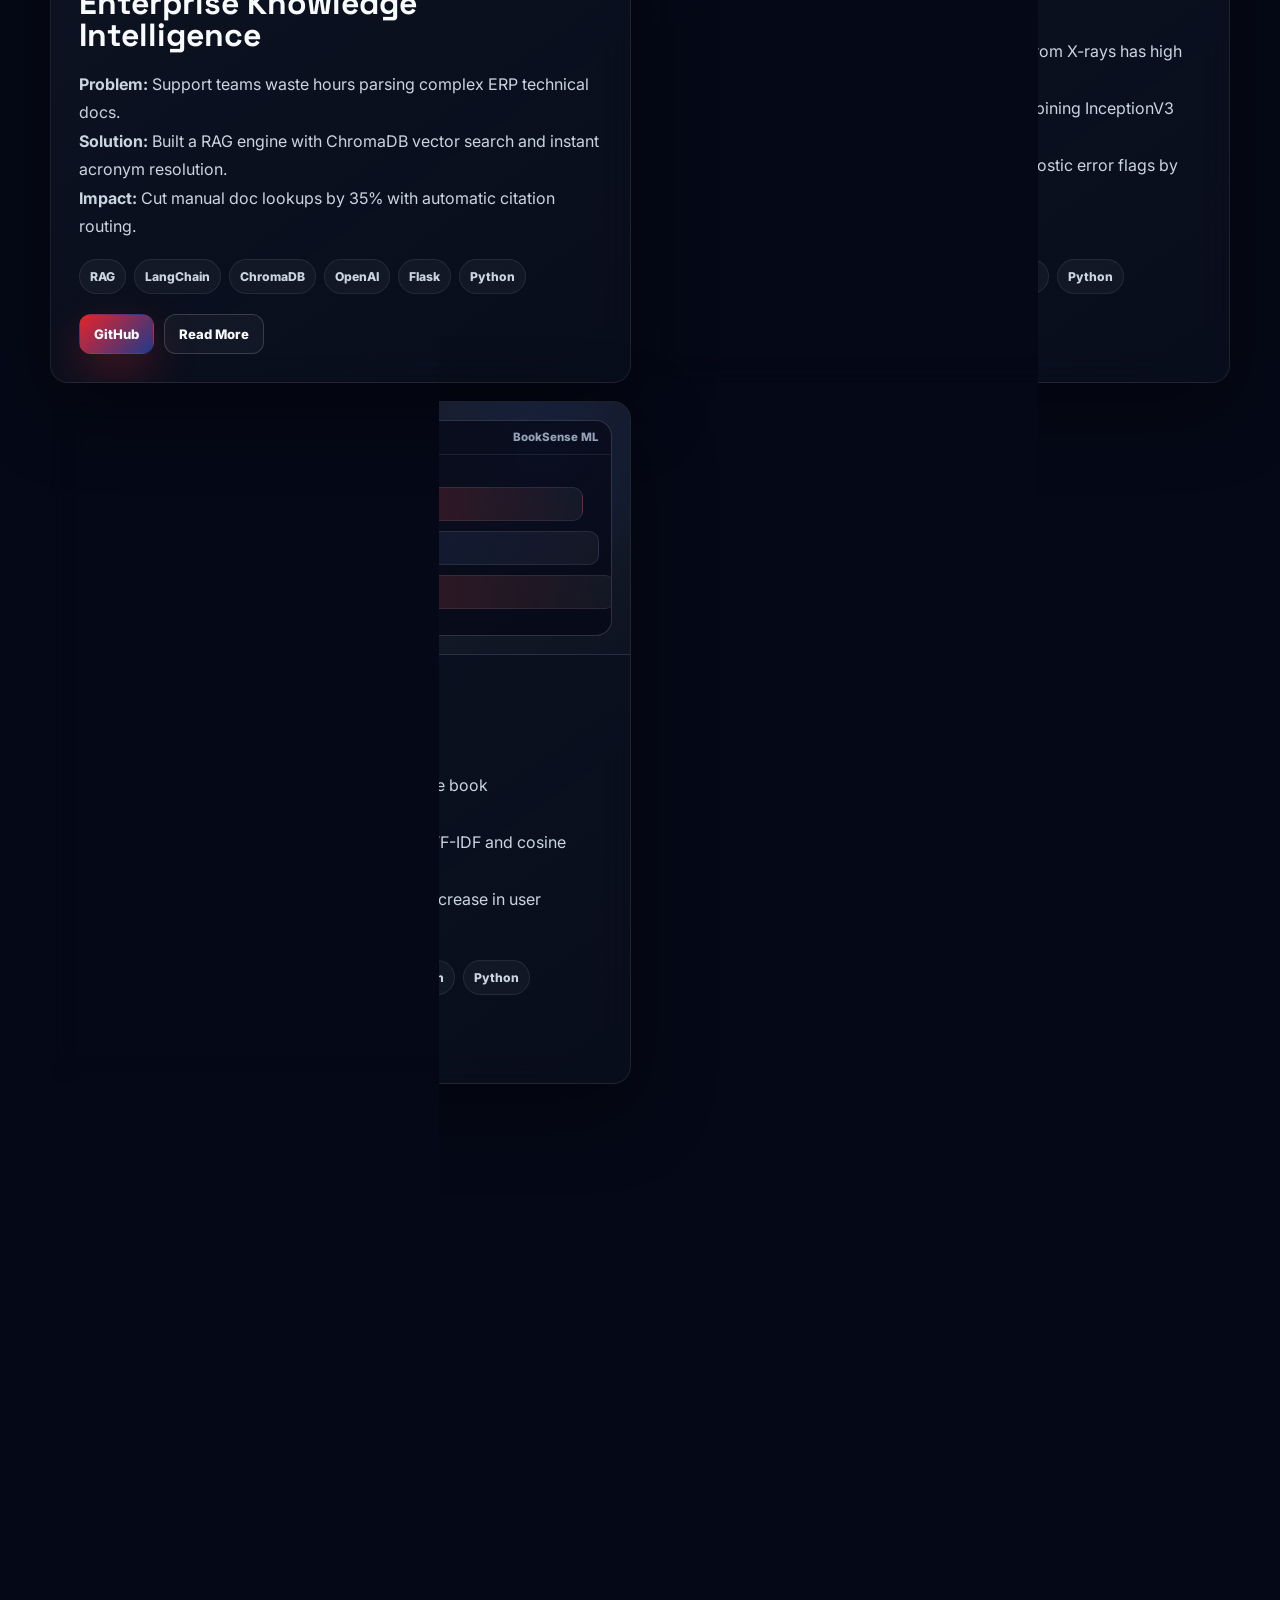
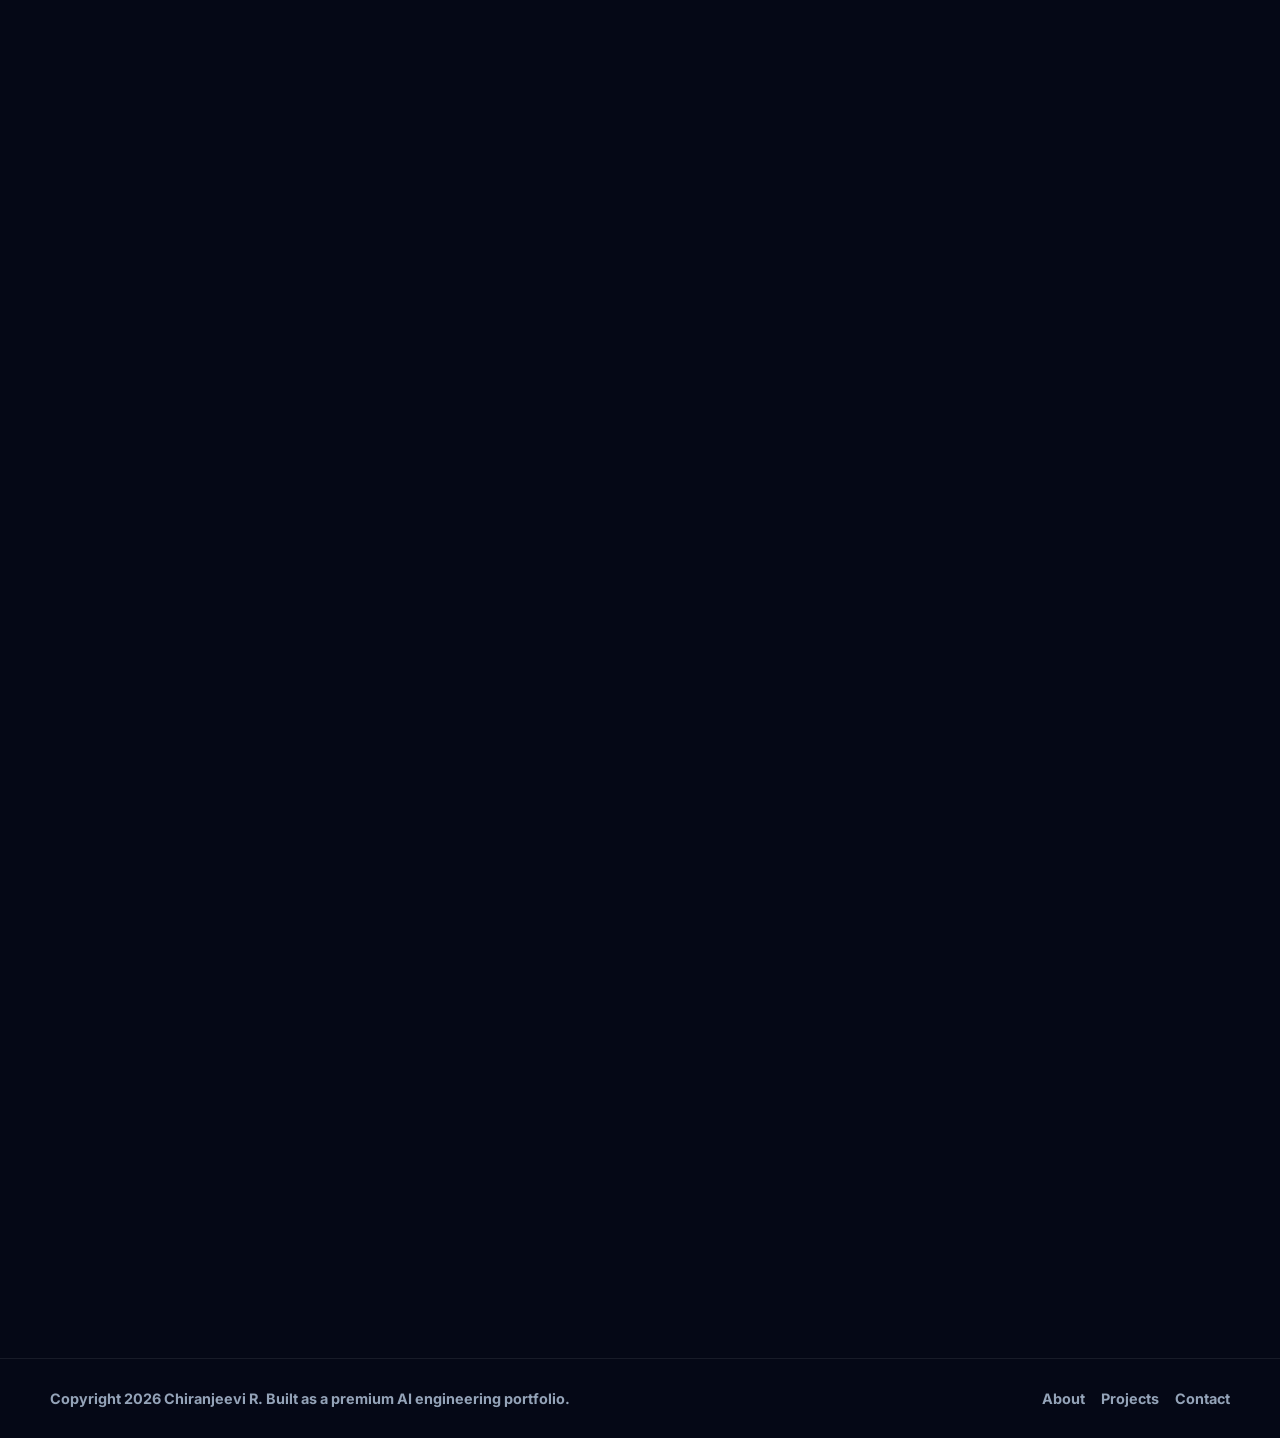
==== commit f380edff: "Revert "Add autonomous random-crawling spider with click/catch GitHub profile redirect feature" This" ====
--- a/index.html
+++ b/index.html
@@ -1775,80 +1775,78 @@
 
     #cursorSpider {
       position: fixed;
-      top: 50%;
-      left: 50%;
-      width: 44px;
-      height: 44px;
-      pointer-events: auto;
-      cursor: pointer;
+      top: 0;
+      left: 0;
+      width: 34px;
+      height: 34px;
+      pointer-events: none;
       z-index: 2147483001;
       transform: translate(-50%, -50%);
+      opacity: 0;
+      transition: opacity 0.25s ease;
+      filter: drop-shadow(0 2px 6px rgba(0,0,0,0.5));
+      will-change: transform;
+    }
+
+    #cursorSpider.active {
       opacity: 1;
-      transition: filter 0.2s ease, transform 0.2s ease;
-      filter: drop-shadow(0 0 10px rgba(230,36,41,0.7));
-      will-change: transform;
-    }
-
-    #cursorSpider:hover {
-      filter: drop-shadow(0 0 18px rgba(255,59,63,1)) scale(1.22);
-    }
-
-    #cursorSpider.caught {
-      animation: spiderSpin 0.4s cubic-bezier(0.175, 0.885, 0.32, 1.27);
-    }
-
-    @keyframes spiderSpin {
-      0% { transform: translate(-50%, -50%) scale(1) rotate(0deg); }
-      50% { transform: translate(-50%, -50%) scale(1.6) rotate(360deg); }
-      100% { transform: translate(-50%, -50%) scale(1) rotate(720deg); }
     }
 
     #cursorSpider .spider-body {
-      fill: #0f172a;
-      stroke: #ff3b3f;
-      stroke-width: 1.2;
+      fill: #0a0a0a;
     }
 
     #cursorSpider .spider-mark {
-      fill: #e62429;
-      filter: drop-shadow(0 0 4px #e62429);
+      fill: var(--primary);
     }
 
     #cursorSpider .spider-leg {
       fill: none;
-      stroke: #ff3b3f;
-      stroke-width: 2.8;
+      stroke: #0a0a0a;
+      stroke-width: 2.4;
       stroke-linecap: round;
       transform-origin: 17px 17px;
     }
 
-    #cursorSpider.walking .spider-leg--l1 { animation: legSwingA 0.24s ease-in-out infinite; }
-    #cursorSpider.walking .spider-leg--l2 { animation: legSwingB 0.24s ease-in-out infinite; }
-    #cursorSpider.walking .spider-leg--l3 { animation: legSwingA 0.24s ease-in-out infinite; }
-    #cursorSpider.walking .spider-leg--l4 { animation: legSwingB 0.24s ease-in-out infinite; }
-    #cursorSpider.walking .spider-leg--r1 { animation: legSwingB 0.24s ease-in-out infinite; }
-    #cursorSpider.walking .spider-leg--r2 { animation: legSwingA 0.24s ease-in-out infinite; }
-    #cursorSpider.walking .spider-leg--r3 { animation: legSwingB 0.24s ease-in-out infinite; }
-    #cursorSpider.walking .spider-leg--r4 { animation: legSwingA 0.24s ease-in-out infinite; }
+    #cursorSpider.walking .spider-leg--l1 { animation: legSwingA 0.32s ease-in-out infinite; }
+    #cursorSpider.walking .spider-leg--l2 { animation: legSwingB 0.32s ease-in-out infinite; }
+    #cursorSpider.walking .spider-leg--l3 { animation: legSwingA 0.32s ease-in-out infinite; }
+    #cursorSpider.walking .spider-leg--l4 { animation: legSwingB 0.32s ease-in-out infinite; }
+    #cursorSpider.walking .spider-leg--r1 { animation: legSwingB 0.32s ease-in-out infinite; }
+    #cursorSpider.walking .spider-leg--r2 { animation: legSwingA 0.32s ease-in-out infinite; }
+    #cursorSpider.walking .spider-leg--r3 { animation: legSwingB 0.32s ease-in-out infinite; }
+    #cursorSpider.walking .spider-leg--r4 { animation: legSwingA 0.32s ease-in-out infinite; }
 
     @keyframes legSwingA {
-      0%, 100% { transform: rotate(-10deg); }
-      50% { transform: rotate(10deg); }
+      0%, 100% { transform: rotate(-6deg); }
+      50% { transform: rotate(6deg); }
     }
 
     @keyframes legSwingB {
-      0%, 100% { transform: rotate(10deg); }
-      50% { transform: rotate(-10deg); }
-    }
-
+      0%, 100% { transform: rotate(6deg); }
+      50% { transform: rotate(-6deg); }
+    }
+
+    @media (hover: none), (pointer: coarse) {
+      #webCanvas,
+      #cursorSpider {
+        display: none;
+      }
+    }
+
+    @media (prefers-reduced-motion: reduce) {
+      #webCanvas,
+      #cursorSpider {
+        display: none;
+      }
+    }
   </style>
 </head>
 <body>
   <a class="skip-link" href="#main">Skip to content</a>
 
   <canvas id="webCanvas" aria-hidden="true"></canvas>
-  <svg id="cursorSpider" viewBox="0 0 34 34" aria-label="Catch spider to visit GitHub profile" role="button" tabindex="0">
-    <title>🕷️ Catch me to visit my GitHub profile!</title>
+  <svg id="cursorSpider" viewBox="0 0 34 34" aria-hidden="true" focusable="false">
     <g class="spider-legs">
       <path class="spider-leg spider-leg--l1" d="M15 15 C 9 12, 4 10, 1 6" />
       <path class="spider-leg spider-leg--l2" d="M14 17 C 7 16, 3 16, 0 15" />
@@ -1888,7 +1886,7 @@
 
       <div class="nav-actions">
         <!-- TODO: Replace placeholder resume link with the final resume PDF. -->
-        <a class="btn btn-secondary magnetic" href="https://drive.google.com/drive/folders/1AqQvxy2AtKGo73Un4NmBjk3TR8hRA7sD?usp=drive_link" aria-label="Download resume">
+        <a class="btn btn-secondary magnetic" href="#" aria-label="Download resume">
           Resume
           <svg class="icon" viewBox="0 0 24 24" fill="none" stroke="currentColor" stroke-width="2" aria-hidden="true"><path d="M12 3v12"/><path d="m7 10 5 5 5-5"/><path d="M5 21h14"/></svg>
         </a>
@@ -2350,7 +2348,7 @@
 
   <footer class="site-footer">
     <div class="container footer-inner">
-      <p>Copyright <span id="year"></span> Chiranjeevi R. Let's build together.</p>
+      <p>Copyright <span id="year"></span> Chiranjeevi R. Built as a premium AI engineering portfolio.</p>
       <ul class="footer-links" aria-label="Footer navigation">
         <li><a href="#about">About</a></li>
         <li><a href="#projects">Projects</a></li>
@@ -2375,21 +2373,19 @@
 
     const menuToggle = document.getElementById("menuToggle");
     const navLinks = document.getElementById("navLinks");
-    if (menuToggle && navLinks) {
-      menuToggle.addEventListener("click", () => {
-        const isOpen = navLinks.classList.toggle("open");
-        menuToggle.classList.toggle("active", isOpen);
-        menuToggle.setAttribute("aria-expanded", String(isOpen));
+    menuToggle.addEventListener("click", () => {
+      const isOpen = navLinks.classList.toggle("open");
+      menuToggle.classList.toggle("active", isOpen);
+      menuToggle.setAttribute("aria-expanded", String(isOpen));
+    });
+
+    navLinks.querySelectorAll("a").forEach((link) => {
+      link.addEventListener("click", () => {
+        navLinks.classList.remove("open");
+        menuToggle.classList.remove("active");
+        menuToggle.setAttribute("aria-expanded", "false");
       });
-
-      navLinks.querySelectorAll("a").forEach((link) => {
-        link.addEventListener("click", () => {
-          navLinks.classList.remove("open");
-          menuToggle.classList.remove("active");
-          menuToggle.setAttribute("aria-expanded", "false");
-        });
-      });
-    }
+    });
 
     const roles = [
       "AI Engineer",
@@ -2469,17 +2465,14 @@
       window.setTimeout(() => toast.classList.remove("show"), 1800);
     }
 
-    const copyEmailBtn = document.getElementById("copyEmail");
-    if (copyEmailBtn) {
-      copyEmailBtn.addEventListener("click", async () => {
-        try {
-          await navigator.clipboard.writeText(email);
-          showToast("Email copied");
-        } catch (error) {
-          window.location.href = `mailto:${email}`;
-        }
-      });
-    }
+    document.getElementById("copyEmail").addEventListener("click", async () => {
+      try {
+        await navigator.clipboard.writeText(email);
+        showToast("Email copied");
+      } catch (error) {
+        window.location.href = `mailto:${email}`;
+      }
+    });
 
     document.querySelectorAll('a[href="#"]').forEach((anchor) => {
       anchor.addEventListener("click", (event) => {
@@ -2522,11 +2515,14 @@
       });
     }
 
-    /* ---------- Spider-web & Autonomous Crawling Spider ---------- */
+    /* ---------- Spider-web cursor trail + crawling spider ---------- */
     (function initSpiderCursor() {
+      const isCoarsePointer = window.matchMedia("(hover: none), (pointer: coarse)").matches;
+      if (prefersReducedMotion || isCoarsePointer) return;
+
       const canvas = document.getElementById("webCanvas");
       const spider = document.getElementById("cursorSpider");
-      if (!spider) return;
+      if (!canvas || !spider) return;
 
       const ctx = canvas.getContext("2d");
       let dpr = Math.min(window.devicePixelRatio || 1, 2);
@@ -2542,8 +2538,8 @@
       resizeCanvas();
       window.addEventListener("resize", resizeCanvas);
 
-      // Ambient background nodes, like faint starfield nodes
-      const NODE_COUNT = 40;
+      // Ambient background nodes, like faint stars the web can snap onto.
+      const NODE_COUNT = 46;
       let nodes = [];
       function seedNodes() {
         nodes = Array.from({ length: NODE_COUNT }, () => ({
@@ -2554,89 +2550,72 @@
         }));
       }
       seedNodes();
-      window.addEventListener("resize", seedNodes);
-
-      // Mouse position tracking
-      const mouse = { x: window.innerWidth / 2, y: window.innerHeight / 2, active: false };
-      window.addEventListener("pointermove", (e) => {
-        if (e.pointerType === "touch") return;
-        mouse.x = e.clientX;
-        mouse.y = e.clientY;
-        mouse.active = true;
-      }, { passive: true });
-
-      // Spider position & autonomous waypoints
-      const spiderPos = { x: Math.random() * (window.innerWidth - 100) + 50, y: Math.random() * (window.innerHeight - 100) + 50 };
-      let targetX = spiderPos.x;
-      let targetY = spiderPos.y;
-      let pauseUntil = 0.5;
-
-      function pickNewTarget() {
-        targetX = Math.random() * (window.innerWidth - 140) + 70;
-        targetY = Math.random() * (window.innerHeight - 140) + 70;
-      }
-      pickNewTarget();
-
+      window.addEventListener("resize", () => seedNodes());
+
+      const pointer = { x: window.innerWidth / 2, y: window.innerHeight / 2, active: false };
+      const spiderPos = { x: pointer.x, y: pointer.y };
       const trail = [];
-      const MAX_TRAIL = 20;
+      const MAX_TRAIL = 18;
+      let lastMoveTime = Date.now();
+      let idleTimer = null;
       let lastScrollY = window.scrollY;
       let scrollVelocity = 0;
+
+      window.addEventListener("pointermove", (event) => {
+        if (event.pointerType === "touch") return;
+        pointer.x = event.clientX;
+        pointer.y = event.clientY;
+        pointer.active = true;
+        lastMoveTime = Date.now();
+
+        trail.push({ x: pointer.x, y: pointer.y, life: 1, vx: (Math.random() - 0.5) * 1.2, vy: (Math.random() - 0.5) * 1.2 });
+        if (trail.length > MAX_TRAIL) trail.shift();
+
+        spider.classList.add("active", "walking");
+        clearTimeout(idleTimer);
+        idleTimer = setTimeout(() => {
+          spider.classList.remove("walking");
+        }, 220);
+      }, { passive: true });
 
       window.addEventListener("scroll", () => {
         const currentY = window.scrollY;
         scrollVelocity = (currentY - lastScrollY) * 0.45;
         lastScrollY = currentY;
 
-        for (const point of trail) {
-          point.y -= scrollVelocity * 0.35;
+        if (pointer.active) {
+          spider.classList.add("active", "walking");
+          clearTimeout(idleTimer);
+          idleTimer = setTimeout(() => {
+            spider.classList.remove("walking");
+          }, 300);
+
+          for (const point of trail) {
+            point.y -= scrollVelocity * 0.3;
+          }
         }
       }, { passive: true });
 
-      // Click / Catch Spider to open GitHub!
-      function handleSpiderCatch(e) {
-        if (e) {
-          e.stopPropagation();
-          e.preventDefault();
-        }
-
-        if (spider.classList.contains("caught")) return;
-
-        // Trigger spin catch animation & toast
-        spider.classList.add("caught");
-        showToast("🕷️ You caught the spider! Opening GitHub profile...");
-
-        // Create silk explosion particles on catch!
-        for (let i = 0; i < 16; i++) {
-          const angle = (i / 16) * Math.PI * 2;
-          const speed = Math.random() * 5 + 2.5;
-          trail.push({
-            x: spiderPos.x,
-            y: spiderPos.y,
-            life: 1.5,
-            vx: Math.cos(angle) * speed,
-            vy: Math.sin(angle) * speed
-          });
-        }
-
-        setTimeout(() => {
-          window.open("https://github.com/chiranjeevi7777", "_blank", "noopener,noreferrer");
-          spider.classList.remove("caught");
-        }, 380);
-      }
-
-      spider.addEventListener("click", handleSpiderCatch);
-      spider.addEventListener("pointerdown", handleSpiderCatch);
-      spider.addEventListener("touchstart", handleSpiderCatch, { passive: false });
+      window.addEventListener("pointerleave", () => {
+        pointer.active = false;
+        spider.classList.remove("active", "walking");
+      });
+      document.addEventListener("mouseleave", () => {
+        pointer.active = false;
+        spider.classList.remove("active", "walking");
+      });
 
       let heading = 0;
 
       function draw() {
         requestAnimationFrame(draw);
         ctx.clearRect(0, 0, window.innerWidth, window.innerHeight);
-
+        if (!pointer.active) return;
+
+        // Dampen scroll velocity smoothly over frames
         scrollVelocity *= 0.92;
 
-        // Faint ambient starfield & spider web connections
+        // Faint ambient starfield, brightening near the cursor & drifting with scroll.
         for (const node of nodes) {
           node.drift += 0.002;
           node.y -= scrollVelocity * 0.12;
@@ -2645,54 +2624,33 @@
           if (node.y > window.innerHeight) node.y -= window.innerHeight;
 
           const twinkle = 0.35 + Math.sin(node.drift) * 0.15;
-          const dx = node.x - spiderPos.x;
-          const dy = node.y - spiderPos.y;
+          const dx = node.x - pointer.x;
+          const dy = node.y - pointer.y;
           const dist = Math.hypot(dx, dy);
-          const near = Math.max(0, 1 - dist / 260);
-
-          const mdx = node.x - mouse.x;
-          const mdy = node.y - mouse.y;
-          const mDist = Math.hypot(mdx, mdy);
-          const mNear = mouse.active ? Math.max(0, 1 - mDist / 200) : 0;
+          const near = Math.max(0, 1 - dist / 280);
 
           ctx.beginPath();
-          ctx.fillStyle = (near > 0.05 || mNear > 0.05)
-            ? `rgba(230,36,41,${(0.25 + Math.max(near, mNear) * 0.65).toFixed(3)})`
+          ctx.fillStyle = near > 0.05
+            ? `rgba(230,36,41,${(0.25 + near * 0.65).toFixed(3)})`
             : `rgba(148,163,184,${twinkle.toFixed(3)})`;
-          ctx.arc(node.x, node.y, node.r + Math.max(near, mNear) * 1.4, 0, Math.PI * 2);
+          ctx.arc(node.x, node.y, node.r + near * 1.4, 0, Math.PI * 2);
           ctx.fill();
 
           if (near > 0.02) {
             ctx.beginPath();
-            ctx.strokeStyle = `rgba(230,36,41,${(near * 0.55).toFixed(3)})`;
+            ctx.strokeStyle = `rgba(230,36,41,${(near * 0.6).toFixed(3)})`;
             ctx.lineWidth = 1 + near * 0.5;
-            ctx.moveTo(spiderPos.x, spiderPos.y);
-            ctx.lineTo(node.x, node.y);
-            ctx.stroke();
-          }
-
-          if (mNear > 0.02) {
-            ctx.beginPath();
-            ctx.strokeStyle = `rgba(255,255,255,${(mNear * 0.45).toFixed(3)})`;
-            ctx.lineWidth = 0.8 + mNear * 0.4;
-            ctx.moveTo(mouse.x, mouse.y);
+            ctx.moveTo(pointer.x, pointer.y);
             ctx.lineTo(node.x, node.y);
             ctx.stroke();
           }
         }
 
-        if (mouse.active) {
-          ctx.beginPath();
-          ctx.fillStyle = "rgba(255,255,255,0.85)";
-          ctx.arc(mouse.x, mouse.y, 2.2, 0, Math.PI * 2);
-          ctx.fill();
-        }
-
-        // Web strands radiating from the crawling spider
+        // Web strands radiating from the spider like it just spun them.
         const webSpokes = 6;
         for (let i = 0; i < webSpokes; i++) {
           const angle = heading + (i - (webSpokes - 1) / 2) * 0.32;
-          const len = 46 + Math.sin(Date.now() / 250 + i) * 8 + Math.abs(scrollVelocity) * 1.5;
+          const len = 48 + Math.sin(Date.now() / 250 + i) * 8 + Math.abs(scrollVelocity) * 1.5;
           const ex = spiderPos.x + Math.cos(angle) * len;
           const ey = spiderPos.y + Math.sin(angle) * len;
           ctx.beginPath();
@@ -2703,16 +2661,16 @@
           ctx.stroke();
         }
 
-        // Fading silk trail behind spider as it walks
+        // Fading trail behind the spider as it crawls and scrolls.
         for (let i = 0; i < trail.length; i++) {
           const point = trail[i];
-          point.life -= 0.035;
+          point.life -= 0.04;
           point.x += point.vx;
           point.y += point.vy;
           if (point.life <= 0) continue;
           ctx.beginPath();
           ctx.fillStyle = `rgba(230,36,41,${(point.life * 0.55).toFixed(3)})`;
-          ctx.arc(point.x, point.y, 2 * point.life, 0, Math.PI * 2);
+          ctx.arc(point.x, point.y, 1.8 * point.life, 0, Math.PI * 2);
           ctx.fill();
         }
         while (trail.length && trail[0].life <= 0) trail.shift();
@@ -2721,63 +2679,27 @@
 
       function animateSpider() {
         requestAnimationFrame(animateSpider);
-        const now = Date.now();
-
-        // Check distance to mouse cursor
-        const dxMouse = mouse.x - spiderPos.x;
-        const dyMouse = mouse.y - spiderPos.y;
-        const distMouse = Math.hypot(dxMouse, dyMouse);
-
-        let destX = targetX;
-        let destY = targetY;
-
-        // If cursor gets very close, spider gets startled and scurries to escape!
-        if (mouse.active && distMouse < 110) {
-          destX = spiderPos.x - dxMouse * 1.5;
-          destY = spiderPos.y - dyMouse * 1.5;
-          destX = Math.max(50, Math.min(window.innerWidth - 50, destX));
-          destY = Math.max(50, Math.min(window.innerHeight - 50, destY));
-          pauseUntil = 0;
+        const dx = pointer.x - spiderPos.x;
+        const dy = pointer.y - spiderPos.y;
+        const dist = Math.hypot(dx, dy);
+
+        if (dist > 0.5) {
+          heading = Math.atan2(dy, dx);
         }
 
-        if (now < pauseUntil) {
-          spider.classList.remove("walking");
-          return;
-        }
-
-        const dx = destX - spiderPos.x;
-        const dy = destY - spiderPos.y;
-        const dist = Math.hypot(dx, dy);
-
-        if (dist < 18) {
-          pauseUntil = now + Math.random() * 1200 + 400;
-          pickNewTarget();
-          spider.classList.remove("walking");
-        } else {
-          spider.classList.add("walking");
-          heading = Math.atan2(dy, dx);
-
-          const stepSpeed = Math.min(dist * 0.05 + 1.4 + Math.abs(scrollVelocity) * 0.2, 5.0);
-          spiderPos.x += Math.cos(heading) * stepSpeed;
-          spiderPos.y += Math.sin(heading) * stepSpeed;
-
-          if (Math.random() < 0.6) {
-            trail.push({
-              x: spiderPos.x,
-              y: spiderPos.y,
-              life: 1,
-              vx: (Math.random() - 0.5) * 0.8,
-              vy: (Math.random() - 0.5) * 0.8
-            });
-            if (trail.length > MAX_TRAIL) trail.shift();
-          }
-        }
+        const ease = Math.min(0.24, 0.09 + dist / 850);
+        spiderPos.x += dx * ease;
+        spiderPos.y += dy * ease;
 
         spider.style.transform =
           `translate(${spiderPos.x}px, ${spiderPos.y}px) translate(-50%, -50%) rotate(${(heading * 180) / Math.PI + 90}deg)`;
+
+        if (pointer.active && Date.now() - lastMoveTime > 900 && Math.abs(scrollVelocity) < 0.1) {
+          spider.classList.remove("walking");
+        }
       }
       requestAnimationFrame(animateSpider);
     })();
   </script>
 </body>
-</html>+</html>
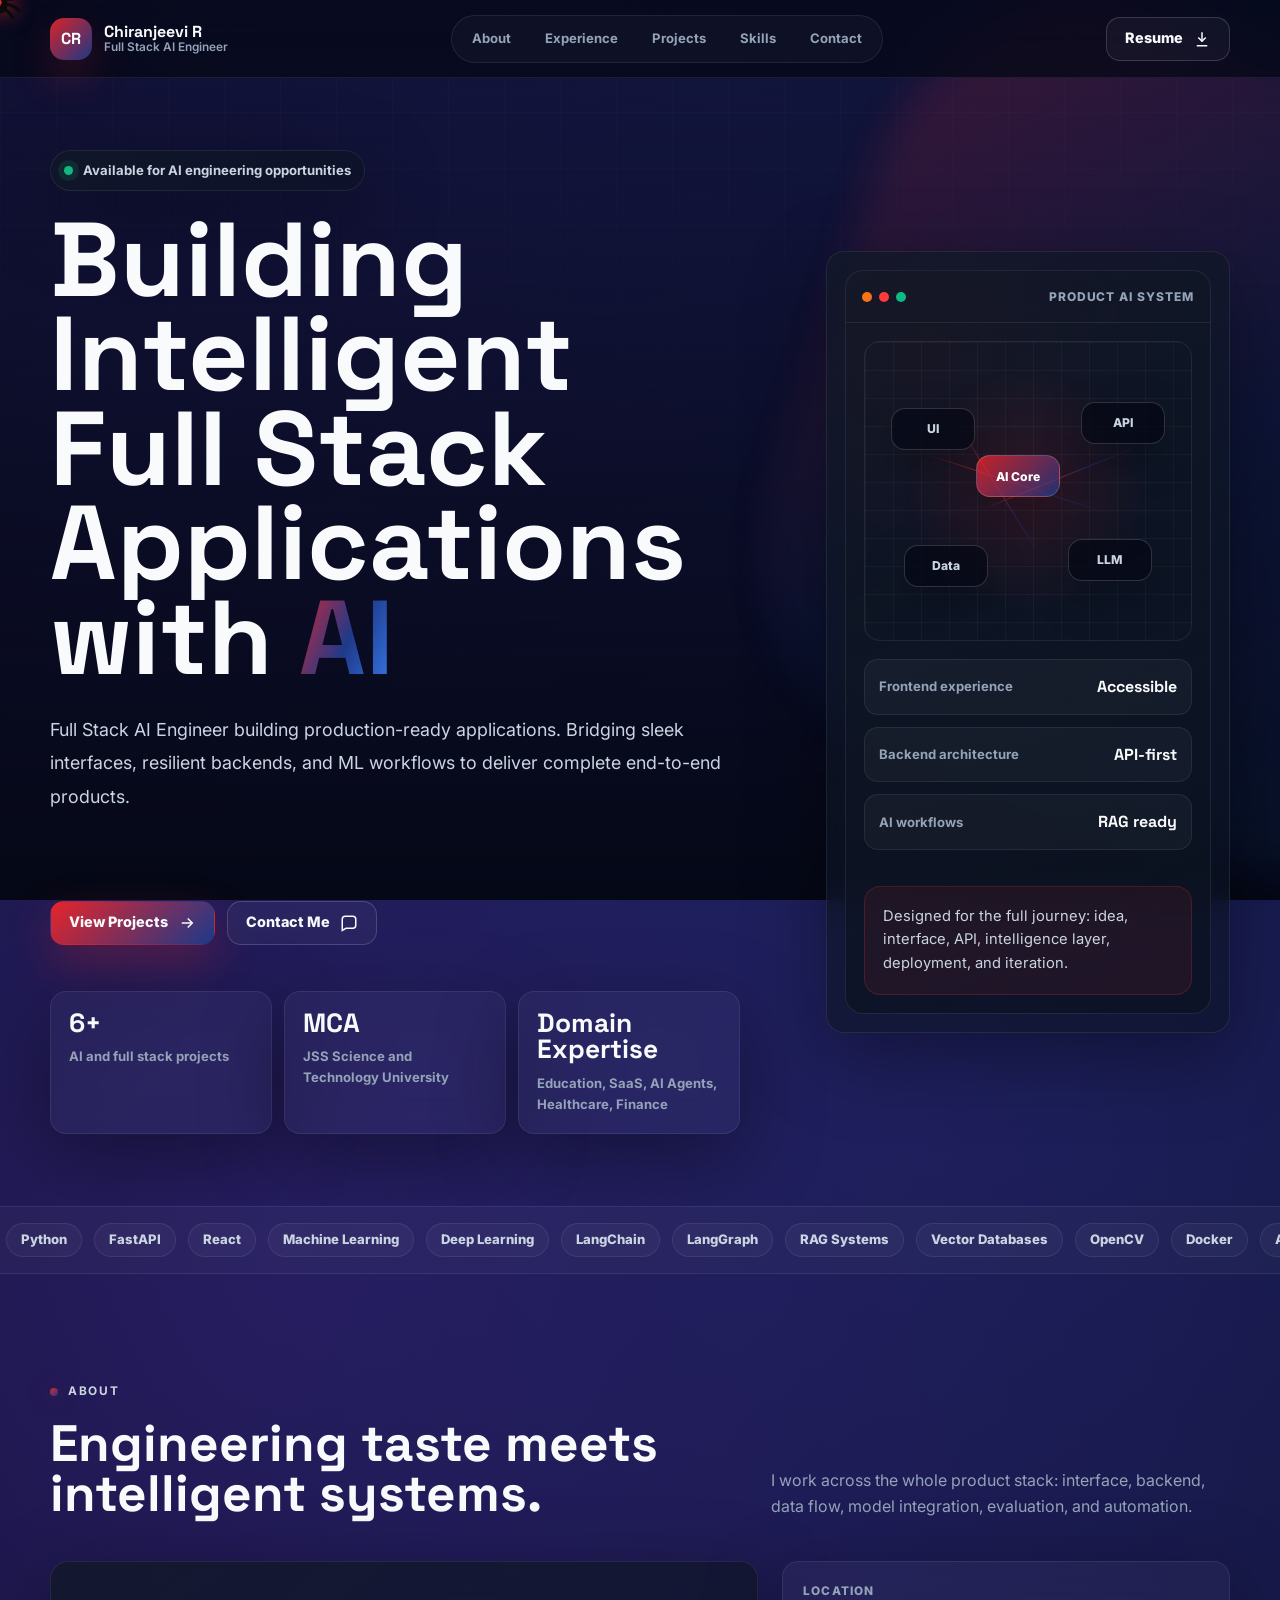
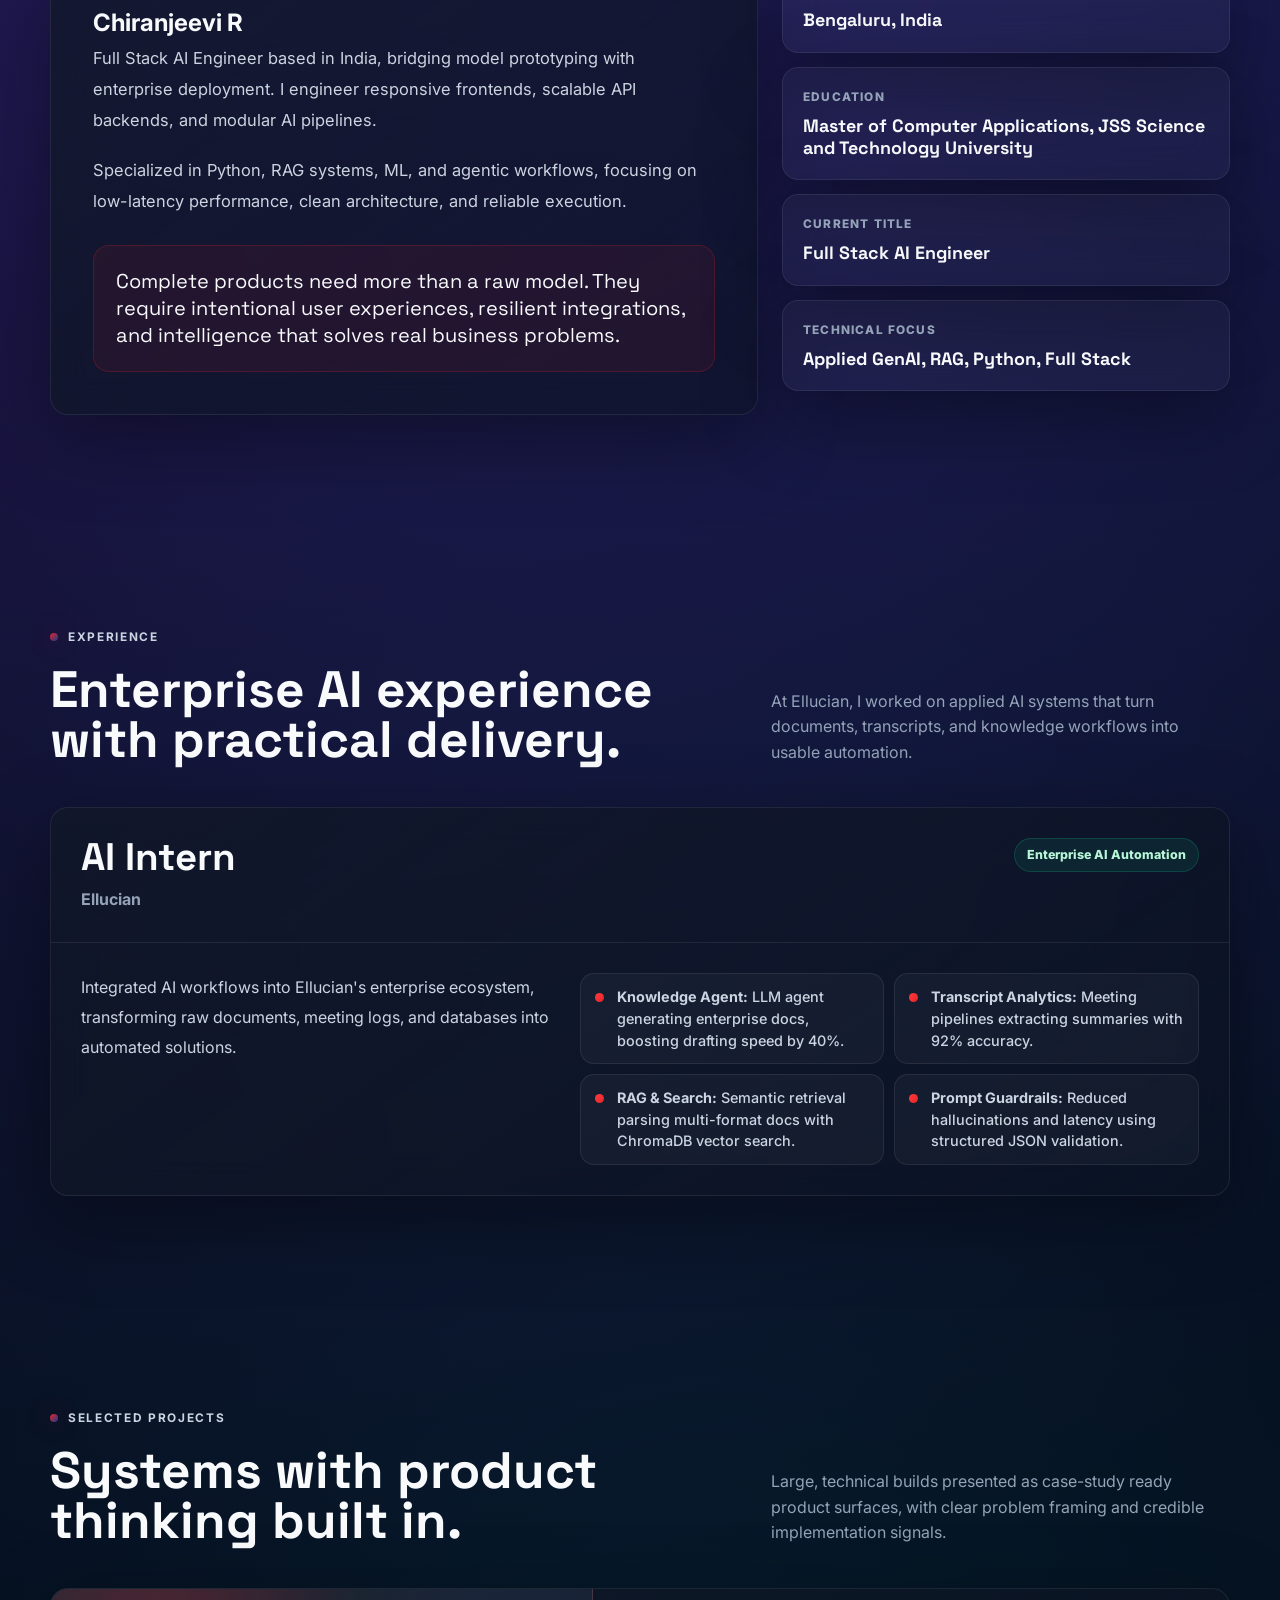
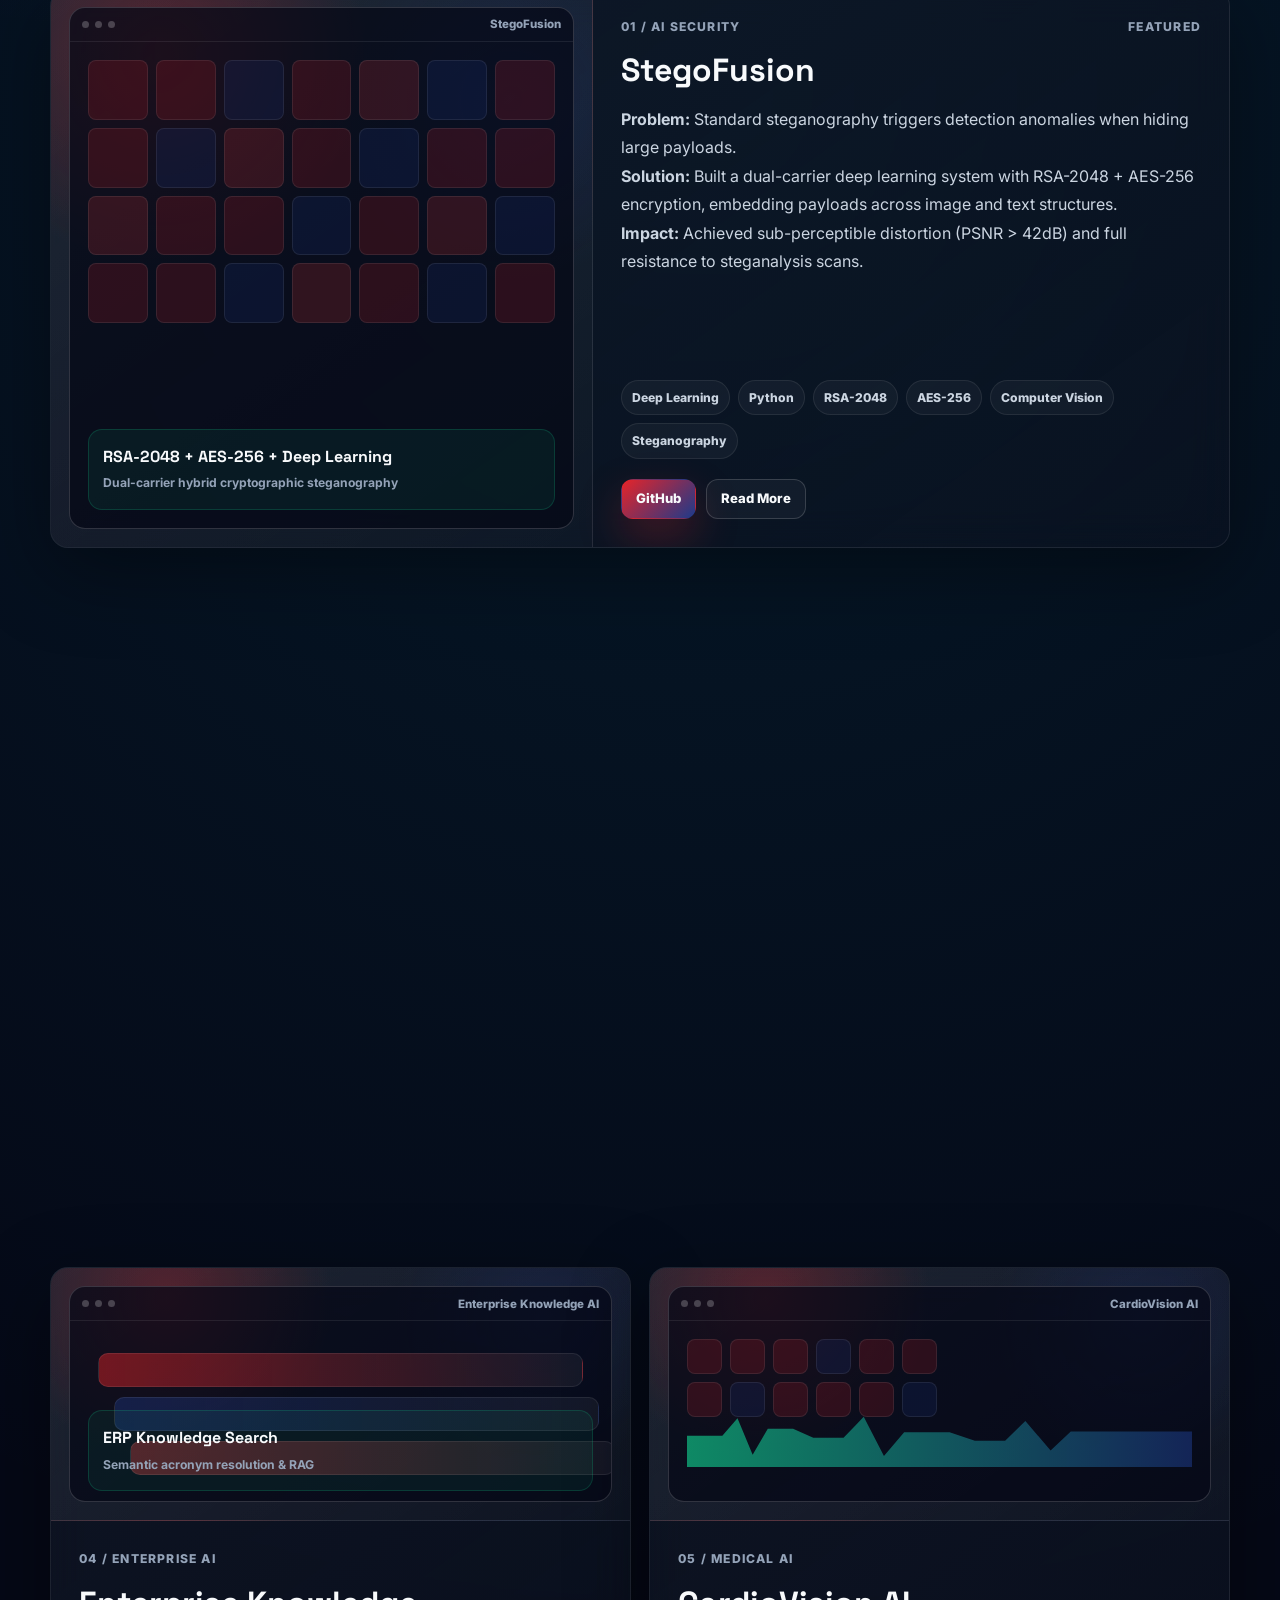
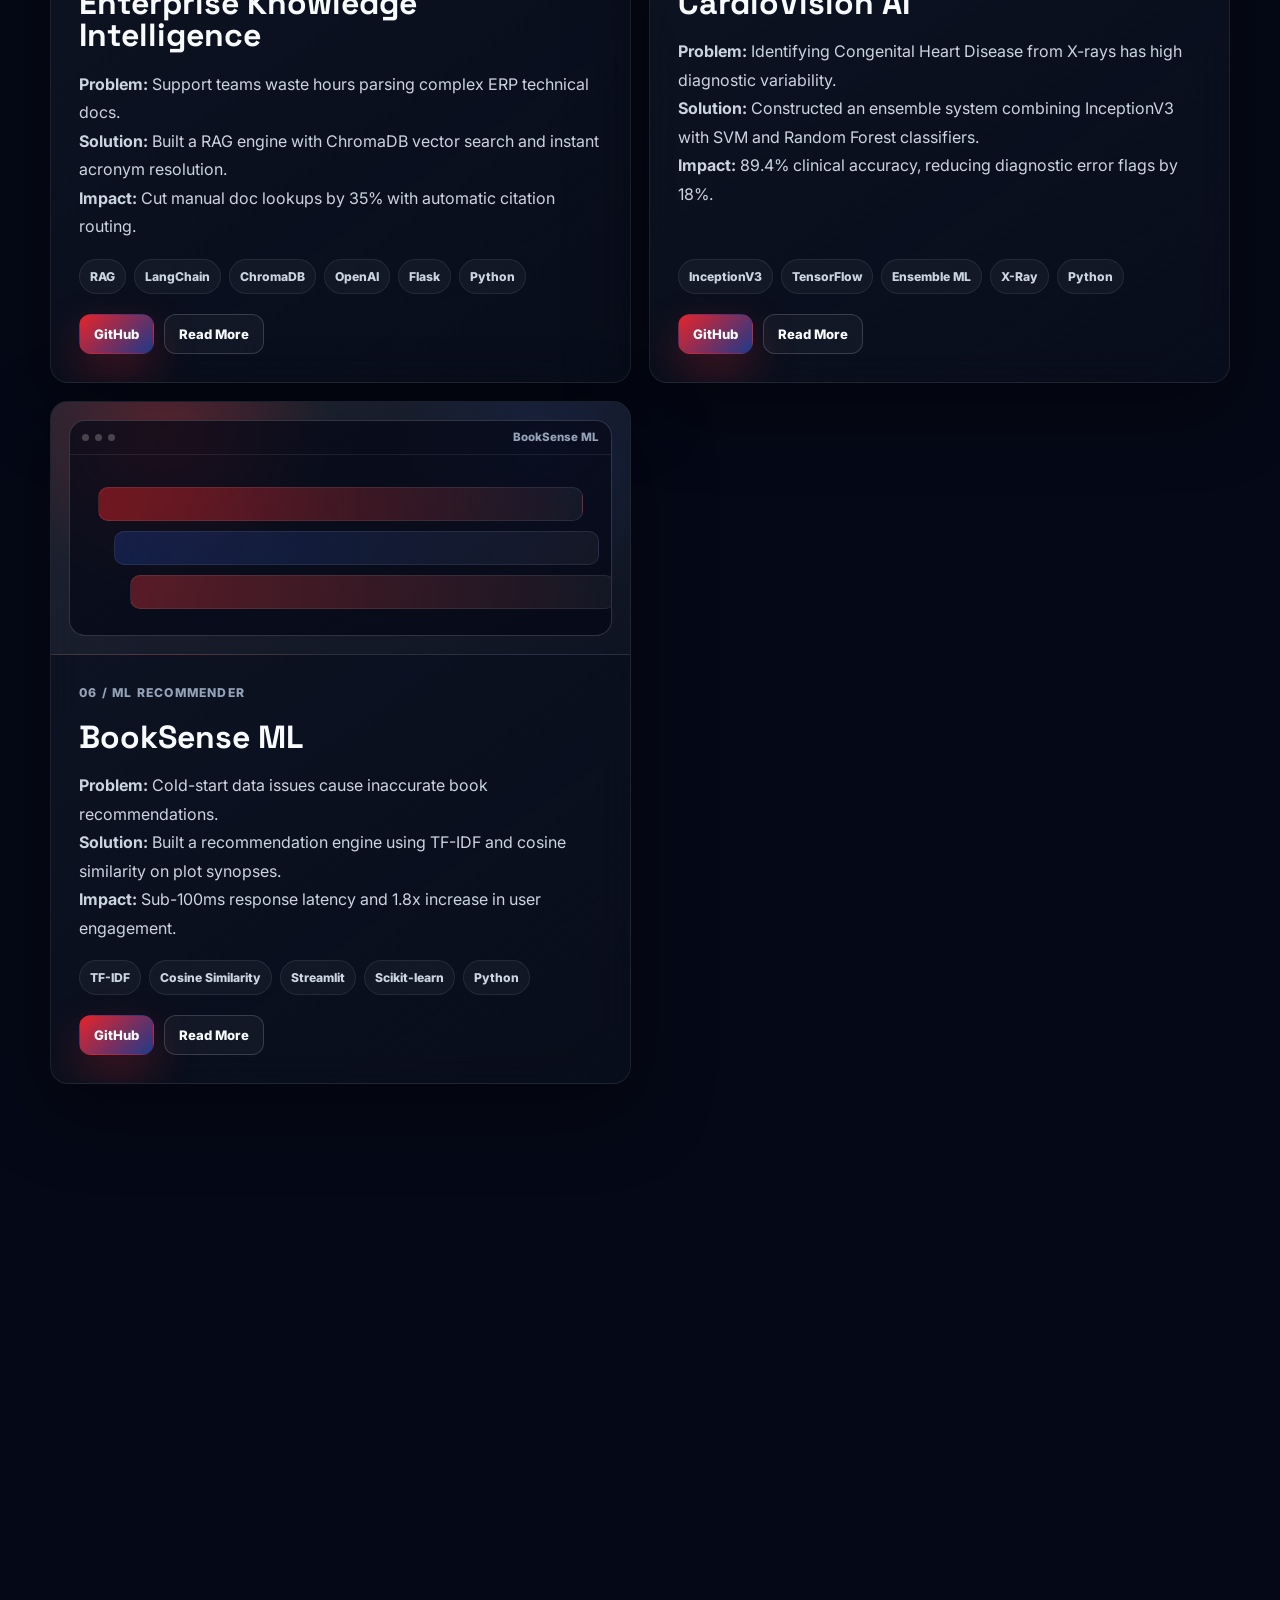
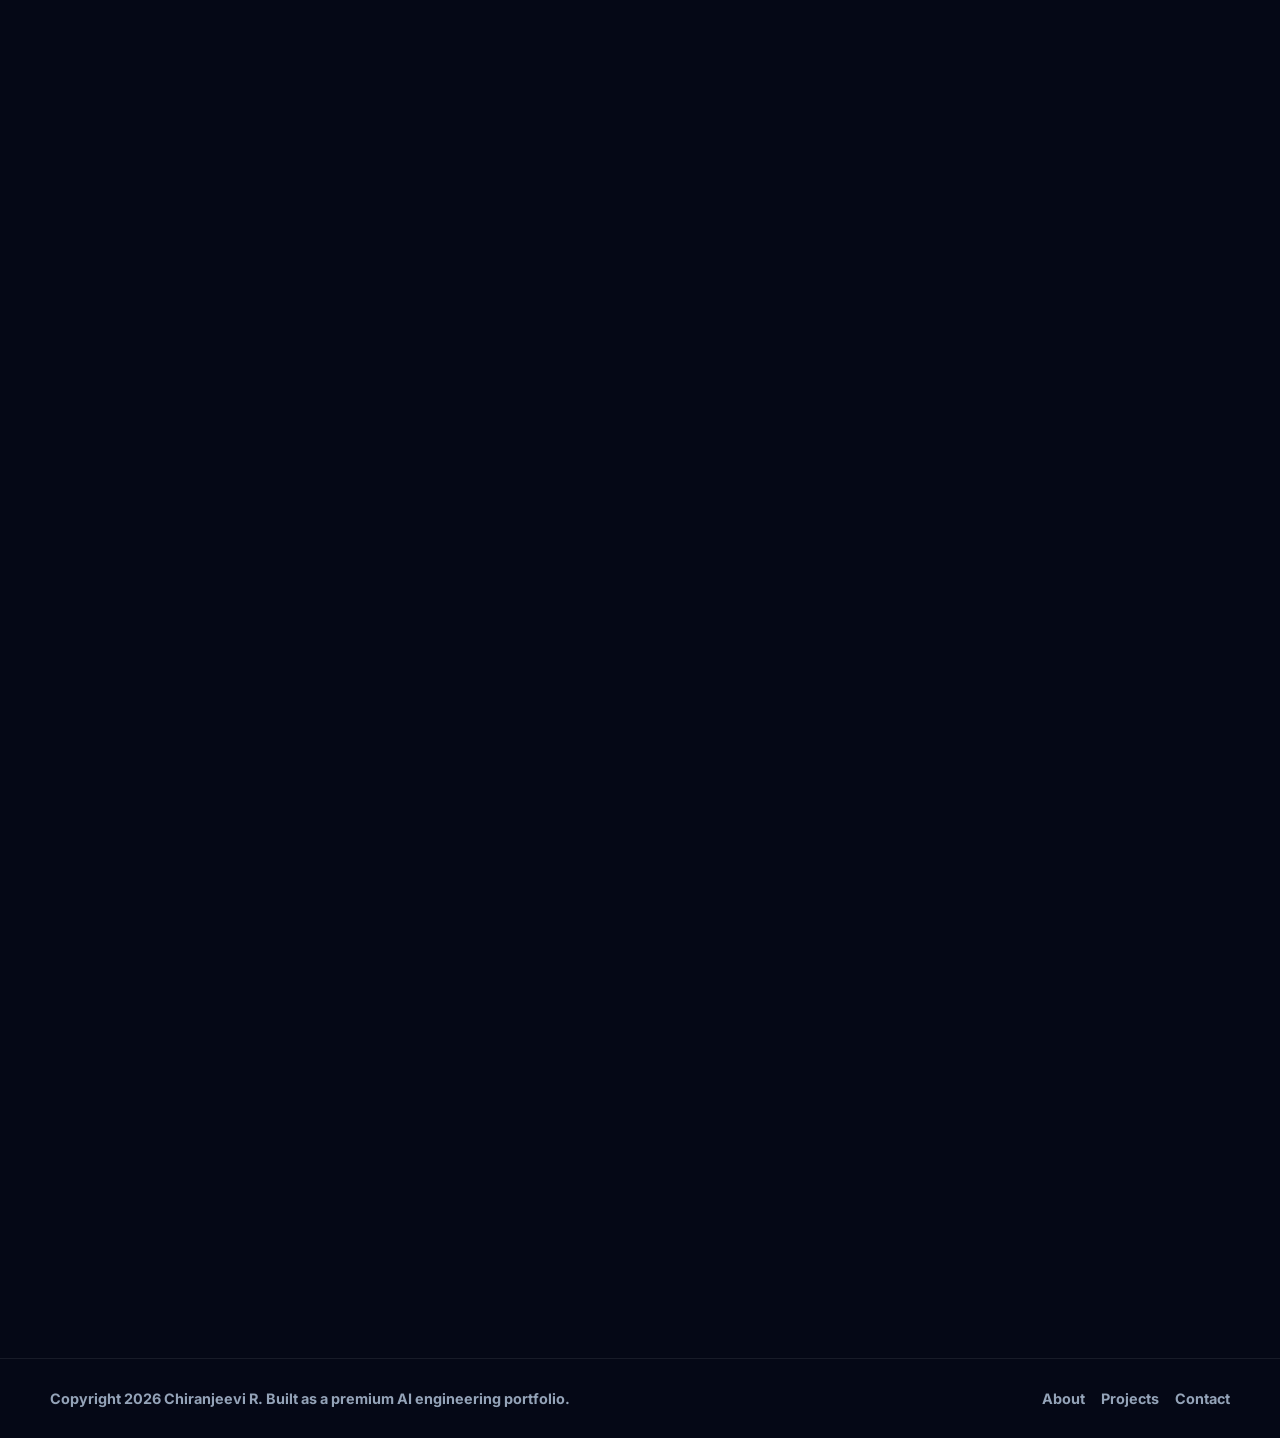
==== commit ee955c14: "Revert "Fix spider cursor visibility, remove coarse pointer restrictions, and enable pointerdown/tou" ====
--- a/index.html
+++ b/index.html
@@ -1777,19 +1777,30 @@
       position: fixed;
       top: 0;
       left: 0;
-      width: 34px;
-      height: 34px;
-      pointer-events: none;
+      width: 40px;
+      height: 40px;
+      pointer-events: auto;
+      cursor: pointer;
       z-index: 2147483001;
       transform: translate(-50%, -50%);
-      opacity: 0;
-      transition: opacity 0.25s ease;
-      filter: drop-shadow(0 2px 6px rgba(0,0,0,0.5));
+      opacity: 1;
+      transition: filter 0.2s ease, transform 0.2s ease;
+      filter: drop-shadow(0 2px 8px rgba(230,36,41,0.5));
       will-change: transform;
     }
 
-    #cursorSpider.active {
-      opacity: 1;
+    #cursorSpider:hover {
+      filter: drop-shadow(0 0 14px rgba(230,36,41,0.95)) scale(1.18);
+    }
+
+    #cursorSpider.caught {
+      animation: spiderSpin 0.4s cubic-bezier(0.175, 0.885, 0.32, 1.27);
+    }
+
+    @keyframes spiderSpin {
+      0% { transform: translate(-50%, -50%) scale(1) rotate(0deg); }
+      50% { transform: translate(-50%, -50%) scale(1.5) rotate(360deg); }
+      100% { transform: translate(-50%, -50%) scale(1) rotate(720deg); }
     }
 
     #cursorSpider .spider-body {
@@ -1803,33 +1814,32 @@
     #cursorSpider .spider-leg {
       fill: none;
       stroke: #0a0a0a;
-      stroke-width: 2.4;
+      stroke-width: 2.6;
       stroke-linecap: round;
       transform-origin: 17px 17px;
     }
 
-    #cursorSpider.walking .spider-leg--l1 { animation: legSwingA 0.32s ease-in-out infinite; }
-    #cursorSpider.walking .spider-leg--l2 { animation: legSwingB 0.32s ease-in-out infinite; }
-    #cursorSpider.walking .spider-leg--l3 { animation: legSwingA 0.32s ease-in-out infinite; }
-    #cursorSpider.walking .spider-leg--l4 { animation: legSwingB 0.32s ease-in-out infinite; }
-    #cursorSpider.walking .spider-leg--r1 { animation: legSwingB 0.32s ease-in-out infinite; }
-    #cursorSpider.walking .spider-leg--r2 { animation: legSwingA 0.32s ease-in-out infinite; }
-    #cursorSpider.walking .spider-leg--r3 { animation: legSwingB 0.32s ease-in-out infinite; }
-    #cursorSpider.walking .spider-leg--r4 { animation: legSwingA 0.32s ease-in-out infinite; }
+    #cursorSpider.walking .spider-leg--l1 { animation: legSwingA 0.28s ease-in-out infinite; }
+    #cursorSpider.walking .spider-leg--l2 { animation: legSwingB 0.28s ease-in-out infinite; }
+    #cursorSpider.walking .spider-leg--l3 { animation: legSwingA 0.28s ease-in-out infinite; }
+    #cursorSpider.walking .spider-leg--l4 { animation: legSwingB 0.28s ease-in-out infinite; }
+    #cursorSpider.walking .spider-leg--r1 { animation: legSwingB 0.28s ease-in-out infinite; }
+    #cursorSpider.walking .spider-leg--r2 { animation: legSwingA 0.28s ease-in-out infinite; }
+    #cursorSpider.walking .spider-leg--r3 { animation: legSwingB 0.28s ease-in-out infinite; }
+    #cursorSpider.walking .spider-leg--r4 { animation: legSwingA 0.28s ease-in-out infinite; }
 
     @keyframes legSwingA {
-      0%, 100% { transform: rotate(-6deg); }
-      50% { transform: rotate(6deg); }
+      0%, 100% { transform: rotate(-8deg); }
+      50% { transform: rotate(8deg); }
     }
 
     @keyframes legSwingB {
-      0%, 100% { transform: rotate(6deg); }
-      50% { transform: rotate(-6deg); }
+      0%, 100% { transform: rotate(8deg); }
+      50% { transform: rotate(-8deg); }
     }
 
     @media (hover: none), (pointer: coarse) {
-      #webCanvas,
-      #cursorSpider {
+      #webCanvas {
         display: none;
       }
     }
@@ -1846,7 +1856,8 @@
   <a class="skip-link" href="#main">Skip to content</a>
 
   <canvas id="webCanvas" aria-hidden="true"></canvas>
-  <svg id="cursorSpider" viewBox="0 0 34 34" aria-hidden="true" focusable="false">
+  <svg id="cursorSpider" viewBox="0 0 34 34" aria-label="Catch spider to visit GitHub profile" role="button" tabindex="0">
+    <title>🕷️ Catch me to visit my GitHub profile!</title>
     <g class="spider-legs">
       <path class="spider-leg spider-leg--l1" d="M15 15 C 9 12, 4 10, 1 6" />
       <path class="spider-leg spider-leg--l2" d="M14 17 C 7 16, 3 16, 0 15" />
@@ -2515,7 +2526,7 @@
       });
     }
 
-    /* ---------- Spider-web cursor trail + crawling spider ---------- */
+    /* ---------- Spider-web & Autonomous Crawling Spider ---------- */
     (function initSpiderCursor() {
       const isCoarsePointer = window.matchMedia("(hover: none), (pointer: coarse)").matches;
       if (prefersReducedMotion || isCoarsePointer) return;
@@ -2538,8 +2549,8 @@
       resizeCanvas();
       window.addEventListener("resize", resizeCanvas);
 
-      // Ambient background nodes, like faint stars the web can snap onto.
-      const NODE_COUNT = 46;
+      // Ambient background nodes, like faint starfield nodes
+      const NODE_COUNT = 40;
       let nodes = [];
       function seedNodes() {
         nodes = Array.from({ length: NODE_COUNT }, () => ({
@@ -2550,59 +2561,70 @@
         }));
       }
       seedNodes();
-      window.addEventListener("resize", () => seedNodes());
-
-      const pointer = { x: window.innerWidth / 2, y: window.innerHeight / 2, active: false };
-      const spiderPos = { x: pointer.x, y: pointer.y };
+      window.addEventListener("resize", seedNodes);
+
+      // Mouse position tracking
+      const mouse = { x: window.innerWidth / 2, y: window.innerHeight / 2, active: false };
+      window.addEventListener("pointermove", (e) => {
+        if (e.pointerType === "touch") return;
+        mouse.x = e.clientX;
+        mouse.y = e.clientY;
+        mouse.active = true;
+      }, { passive: true });
+
+      // Spider position & autonomous waypoints
+      const spiderPos = { x: Math.random() * (window.innerWidth - 100) + 50, y: Math.random() * (window.innerHeight - 100) + 50 };
+      let targetX = spiderPos.x;
+      let targetY = spiderPos.y;
+      let pauseUntil = 0;
+
+      function pickNewTarget() {
+        targetX = Math.random() * (window.innerWidth - 140) + 70;
+        targetY = Math.random() * (window.innerHeight - 140) + 70;
+      }
+      pickNewTarget();
+
       const trail = [];
-      const MAX_TRAIL = 18;
-      let lastMoveTime = Date.now();
-      let idleTimer = null;
+      const MAX_TRAIL = 20;
       let lastScrollY = window.scrollY;
       let scrollVelocity = 0;
-
-      window.addEventListener("pointermove", (event) => {
-        if (event.pointerType === "touch") return;
-        pointer.x = event.clientX;
-        pointer.y = event.clientY;
-        pointer.active = true;
-        lastMoveTime = Date.now();
-
-        trail.push({ x: pointer.x, y: pointer.y, life: 1, vx: (Math.random() - 0.5) * 1.2, vy: (Math.random() - 0.5) * 1.2 });
-        if (trail.length > MAX_TRAIL) trail.shift();
-
-        spider.classList.add("active", "walking");
-        clearTimeout(idleTimer);
-        idleTimer = setTimeout(() => {
-          spider.classList.remove("walking");
-        }, 220);
-      }, { passive: true });
 
       window.addEventListener("scroll", () => {
         const currentY = window.scrollY;
         scrollVelocity = (currentY - lastScrollY) * 0.45;
         lastScrollY = currentY;
 
-        if (pointer.active) {
-          spider.classList.add("active", "walking");
-          clearTimeout(idleTimer);
-          idleTimer = setTimeout(() => {
-            spider.classList.remove("walking");
-          }, 300);
-
-          for (const point of trail) {
-            point.y -= scrollVelocity * 0.3;
-          }
+        for (const point of trail) {
+          point.y -= scrollVelocity * 0.35;
         }
       }, { passive: true });
 
-      window.addEventListener("pointerleave", () => {
-        pointer.active = false;
-        spider.classList.remove("active", "walking");
-      });
-      document.addEventListener("mouseleave", () => {
-        pointer.active = false;
-        spider.classList.remove("active", "walking");
+      // Click / Catch Spider to open GitHub!
+      spider.addEventListener("click", (e) => {
+        e.stopPropagation();
+        e.preventDefault();
+
+        // Trigger spin catch animation & toast
+        spider.classList.add("caught");
+        showToast("🕷️ You caught the spider! Opening GitHub profile...");
+
+        // Create silk explosion particles on catch!
+        for (let i = 0; i < 14; i++) {
+          const angle = (i / 14) * Math.PI * 2;
+          const speed = Math.random() * 4 + 2;
+          trail.push({
+            x: spiderPos.x,
+            y: spiderPos.y,
+            life: 1.4,
+            vx: Math.cos(angle) * speed,
+            vy: Math.sin(angle) * speed
+          });
+        }
+
+        setTimeout(() => {
+          window.open("https://github.com/chiranjeevi7777", "_blank", "noopener,noreferrer");
+          spider.classList.remove("caught");
+        }, 380);
       });
 
       let heading = 0;
@@ -2610,12 +2632,10 @@
       function draw() {
         requestAnimationFrame(draw);
         ctx.clearRect(0, 0, window.innerWidth, window.innerHeight);
-        if (!pointer.active) return;
-
-        // Dampen scroll velocity smoothly over frames
+
         scrollVelocity *= 0.92;
 
-        // Faint ambient starfield, brightening near the cursor & drifting with scroll.
+        // Faint ambient starfield & spider web connections
         for (const node of nodes) {
           node.drift += 0.002;
           node.y -= scrollVelocity * 0.12;
@@ -2624,10 +2644,10 @@
           if (node.y > window.innerHeight) node.y -= window.innerHeight;
 
           const twinkle = 0.35 + Math.sin(node.drift) * 0.15;
-          const dx = node.x - pointer.x;
-          const dy = node.y - pointer.y;
+          const dx = node.x - spiderPos.x;
+          const dy = node.y - spiderPos.y;
           const dist = Math.hypot(dx, dy);
-          const near = Math.max(0, 1 - dist / 280);
+          const near = Math.max(0, 1 - dist / 260);
 
           ctx.beginPath();
           ctx.fillStyle = near > 0.05
@@ -2638,19 +2658,19 @@
 
           if (near > 0.02) {
             ctx.beginPath();
-            ctx.strokeStyle = `rgba(230,36,41,${(near * 0.6).toFixed(3)})`;
+            ctx.strokeStyle = `rgba(230,36,41,${(near * 0.55).toFixed(3)})`;
             ctx.lineWidth = 1 + near * 0.5;
-            ctx.moveTo(pointer.x, pointer.y);
+            ctx.moveTo(spiderPos.x, spiderPos.y);
             ctx.lineTo(node.x, node.y);
             ctx.stroke();
           }
         }
 
-        // Web strands radiating from the spider like it just spun them.
+        // Web strands radiating from the crawling spider
         const webSpokes = 6;
         for (let i = 0; i < webSpokes; i++) {
           const angle = heading + (i - (webSpokes - 1) / 2) * 0.32;
-          const len = 48 + Math.sin(Date.now() / 250 + i) * 8 + Math.abs(scrollVelocity) * 1.5;
+          const len = 46 + Math.sin(Date.now() / 250 + i) * 8 + Math.abs(scrollVelocity) * 1.5;
           const ex = spiderPos.x + Math.cos(angle) * len;
           const ey = spiderPos.y + Math.sin(angle) * len;
           ctx.beginPath();
@@ -2661,16 +2681,16 @@
           ctx.stroke();
         }
 
-        // Fading trail behind the spider as it crawls and scrolls.
+        // Fading silk trail behind spider as it walks
         for (let i = 0; i < trail.length; i++) {
           const point = trail[i];
-          point.life -= 0.04;
+          point.life -= 0.035;
           point.x += point.vx;
           point.y += point.vy;
           if (point.life <= 0) continue;
           ctx.beginPath();
           ctx.fillStyle = `rgba(230,36,41,${(point.life * 0.55).toFixed(3)})`;
-          ctx.arc(point.x, point.y, 1.8 * point.life, 0, Math.PI * 2);
+          ctx.arc(point.x, point.y, 2 * point.life, 0, Math.PI * 2);
           ctx.fill();
         }
         while (trail.length && trail[0].life <= 0) trail.shift();
@@ -2679,24 +2699,60 @@
 
       function animateSpider() {
         requestAnimationFrame(animateSpider);
-        const dx = pointer.x - spiderPos.x;
-        const dy = pointer.y - spiderPos.y;
+        const now = Date.now();
+
+        // Check distance to mouse cursor
+        const dxMouse = mouse.x - spiderPos.x;
+        const dyMouse = mouse.y - spiderPos.y;
+        const distMouse = Math.hypot(dxMouse, dyMouse);
+
+        let destX = targetX;
+        let destY = targetY;
+
+        // If cursor gets very close, spider gets startled and scurries to escape!
+        if (mouse.active && distMouse < 110) {
+          destX = spiderPos.x - dxMouse * 1.5;
+          destY = spiderPos.y - dyMouse * 1.5;
+          destX = Math.max(50, Math.min(window.innerWidth - 50, destX));
+          destY = Math.max(50, Math.min(window.innerHeight - 50, destY));
+          pauseUntil = 0;
+        }
+
+        if (now < pauseUntil) {
+          spider.classList.remove("walking");
+          return;
+        }
+
+        const dx = destX - spiderPos.x;
+        const dy = destY - spiderPos.y;
         const dist = Math.hypot(dx, dy);
 
-        if (dist > 0.5) {
+        if (dist < 18) {
+          pauseUntil = now + Math.random() * 1200 + 400;
+          pickNewTarget();
+          spider.classList.remove("walking");
+        } else {
+          spider.classList.add("walking");
           heading = Math.atan2(dy, dx);
+
+          const stepSpeed = Math.min(dist * 0.05 + 1.4 + Math.abs(scrollVelocity) * 0.2, 5.0);
+          spiderPos.x += Math.cos(heading) * stepSpeed;
+          spiderPos.y += Math.sin(heading) * stepSpeed;
+
+          if (Math.random() < 0.6) {
+            trail.push({
+              x: spiderPos.x,
+              y: spiderPos.y,
+              life: 1,
+              vx: (Math.random() - 0.5) * 0.8,
+              vy: (Math.random() - 0.5) * 0.8
+            });
+            if (trail.length > MAX_TRAIL) trail.shift();
+          }
         }
-
-        const ease = Math.min(0.24, 0.09 + dist / 850);
-        spiderPos.x += dx * ease;
-        spiderPos.y += dy * ease;
 
         spider.style.transform =
           `translate(${spiderPos.x}px, ${spiderPos.y}px) translate(-50%, -50%) rotate(${(heading * 180) / Math.PI + 90}deg)`;
-
-        if (pointer.active && Date.now() - lastMoveTime > 900 && Math.abs(scrollVelocity) < 0.1) {
-          spider.classList.remove("walking");
-        }
       }
       requestAnimationFrame(animateSpider);
     })();
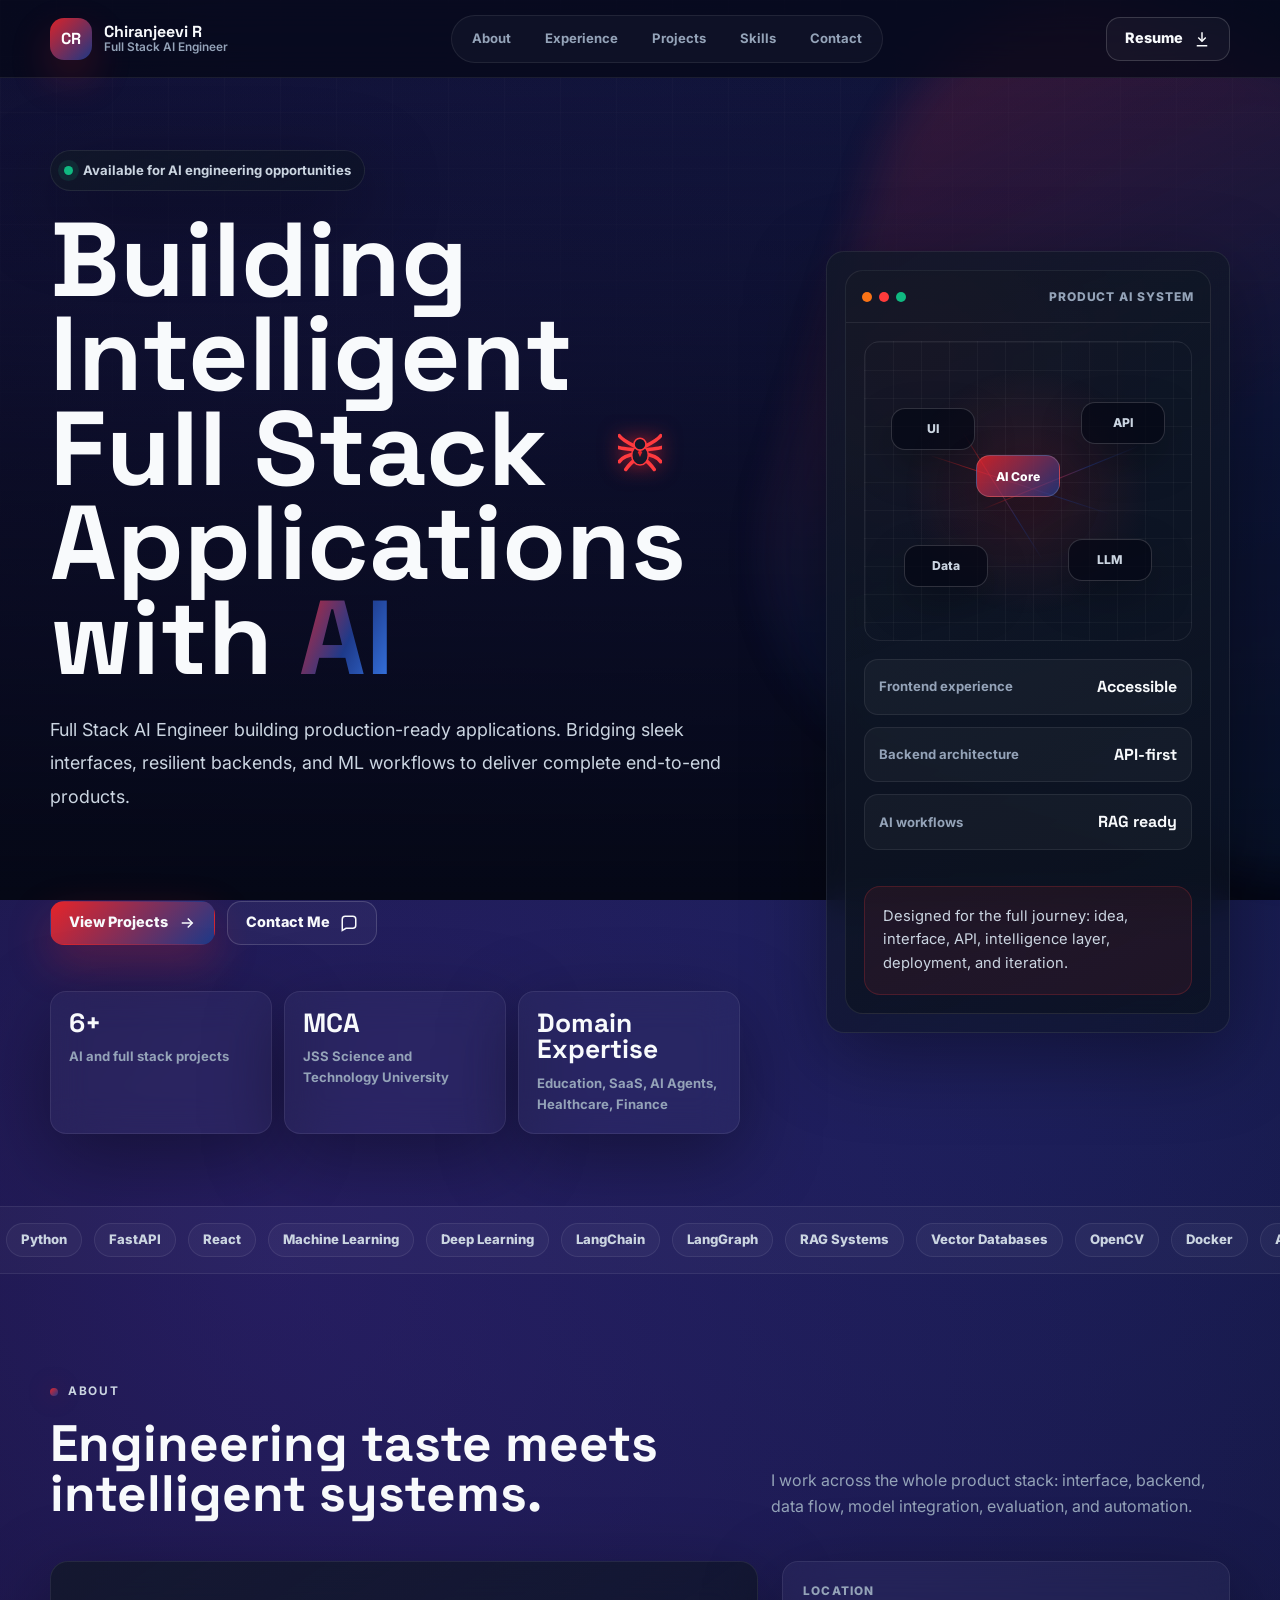
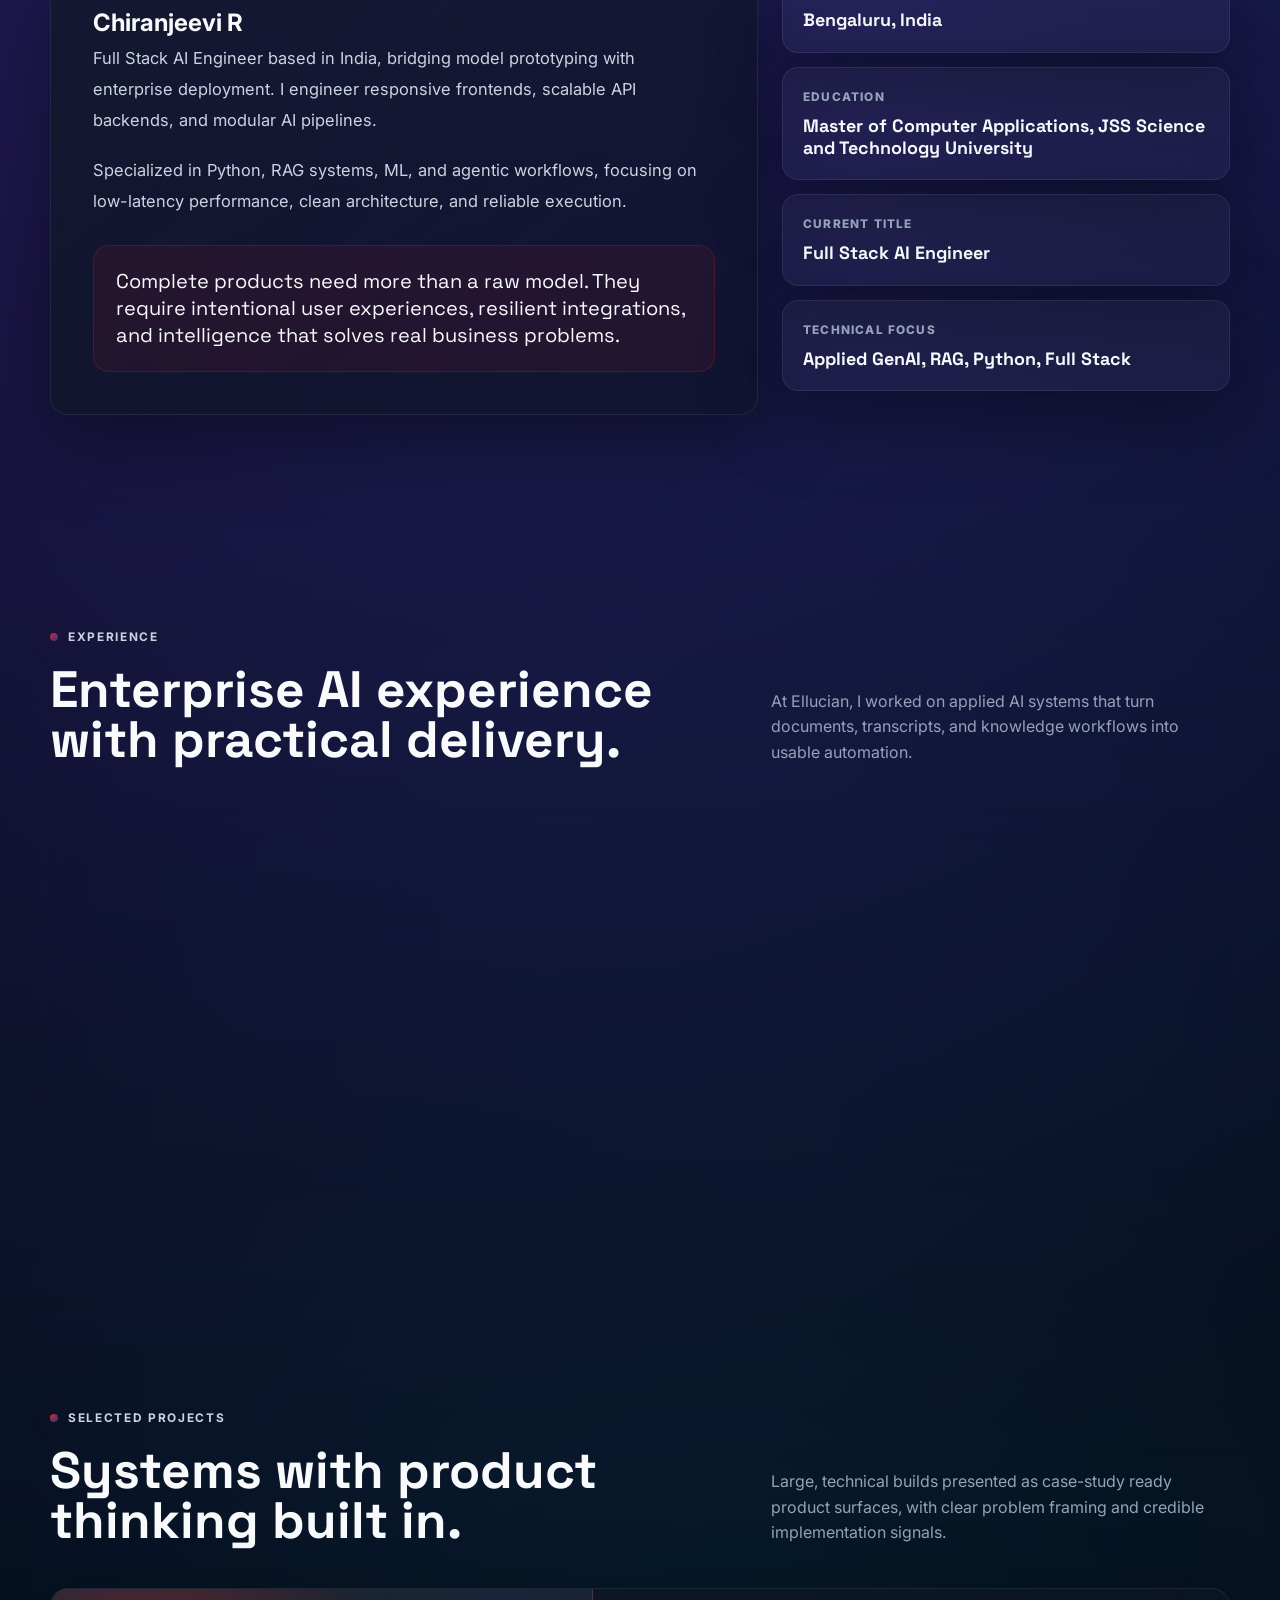
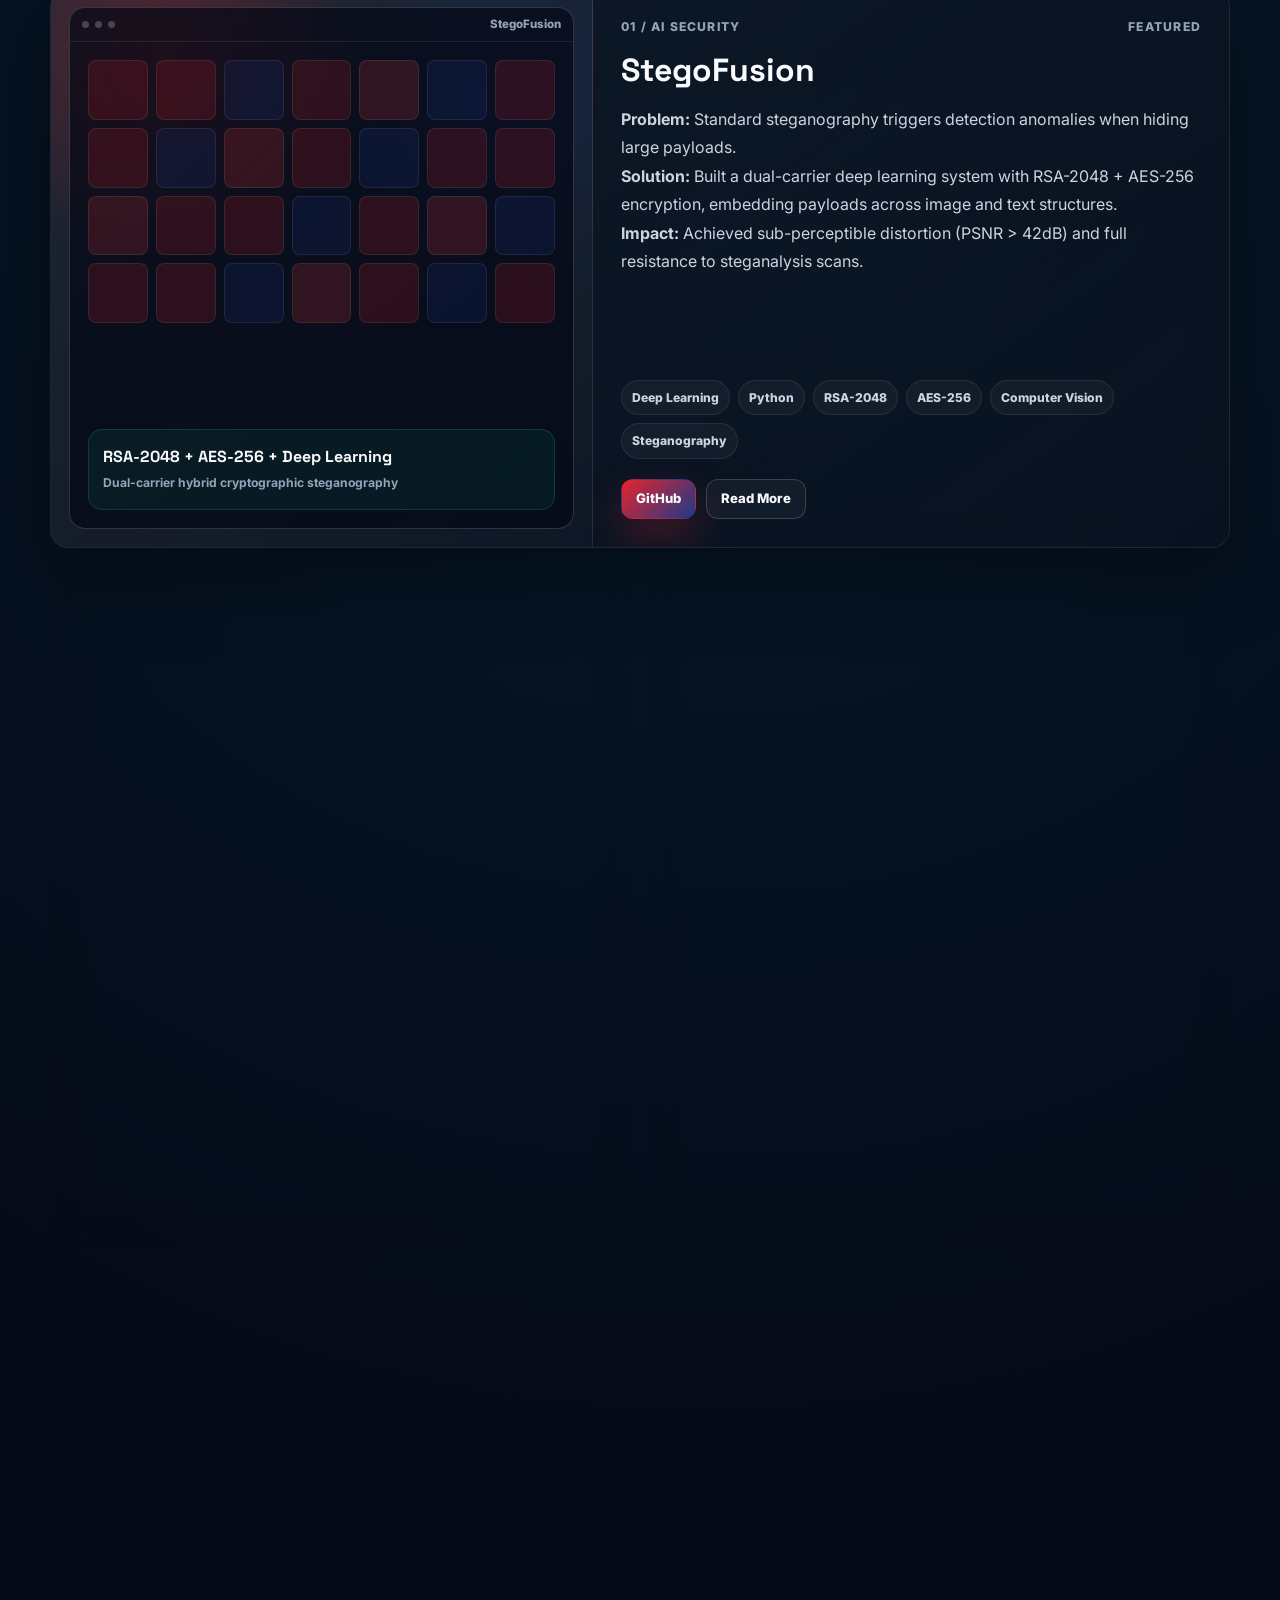
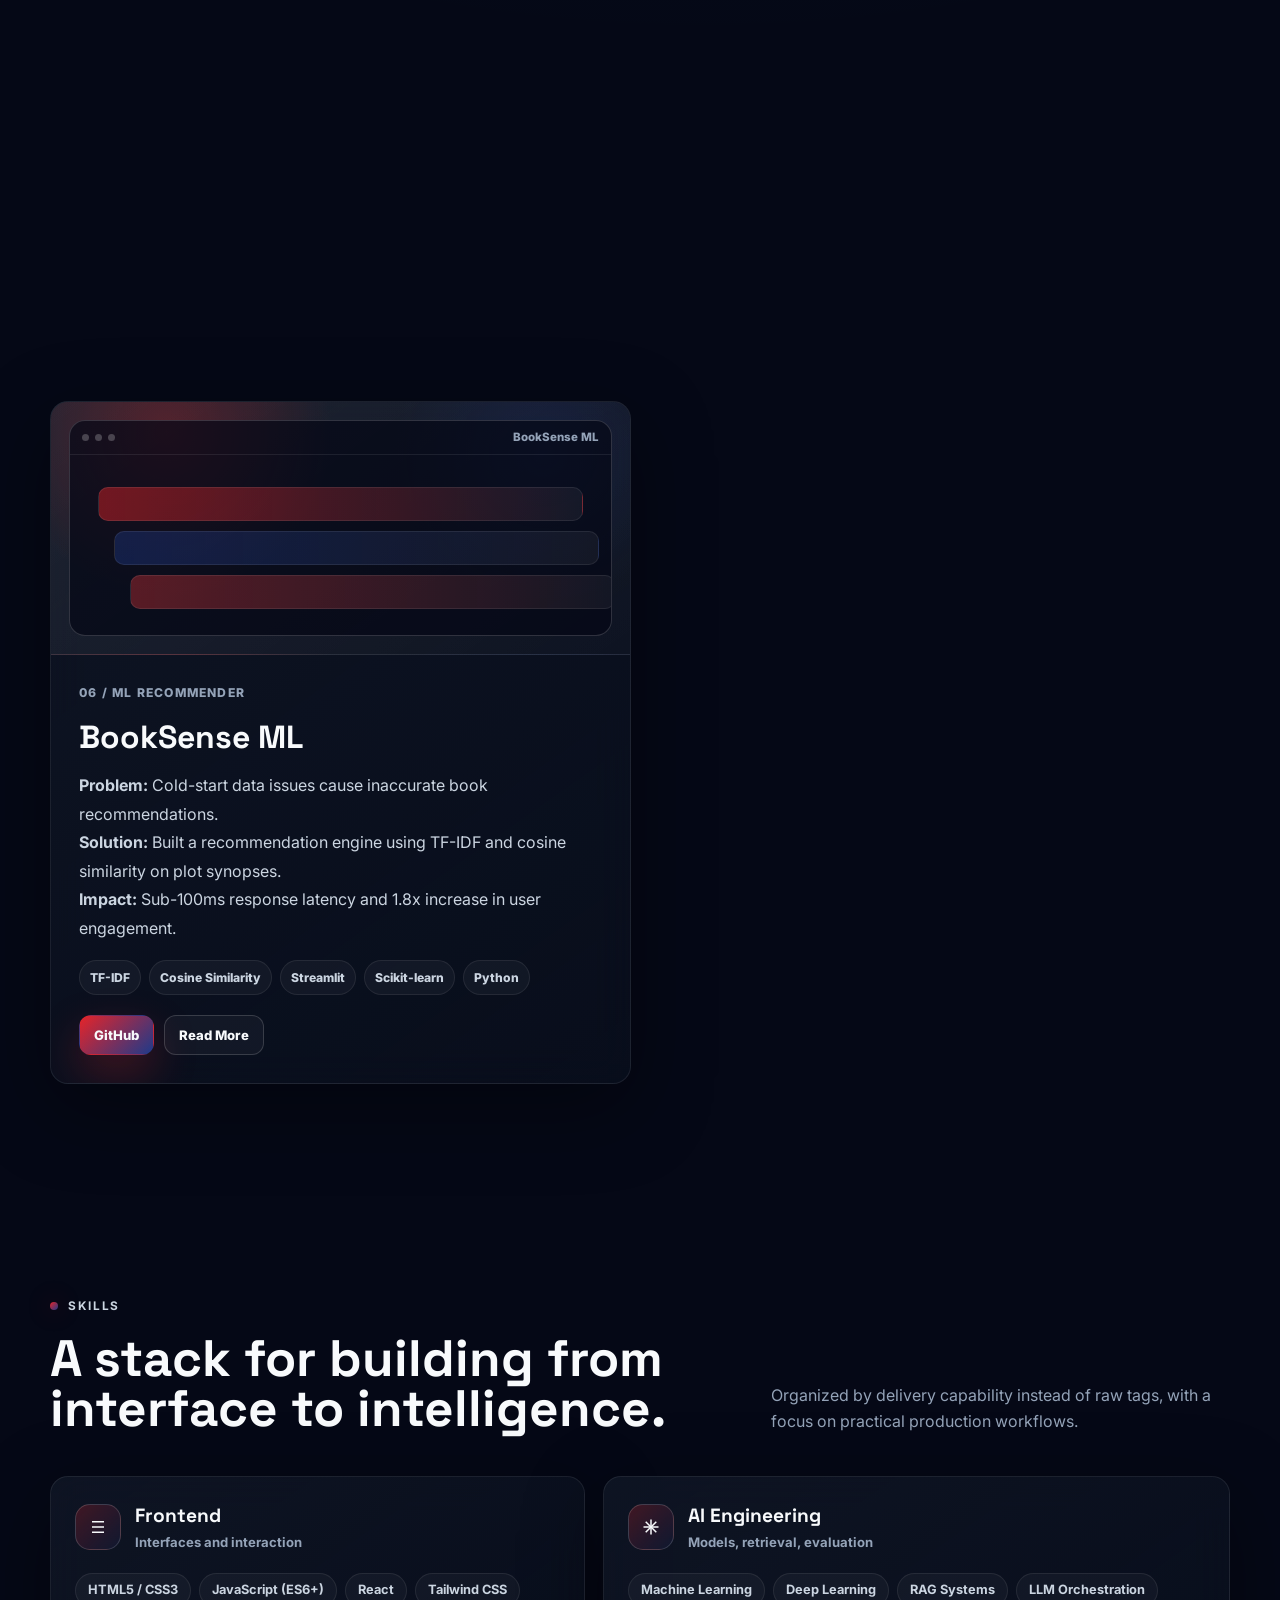
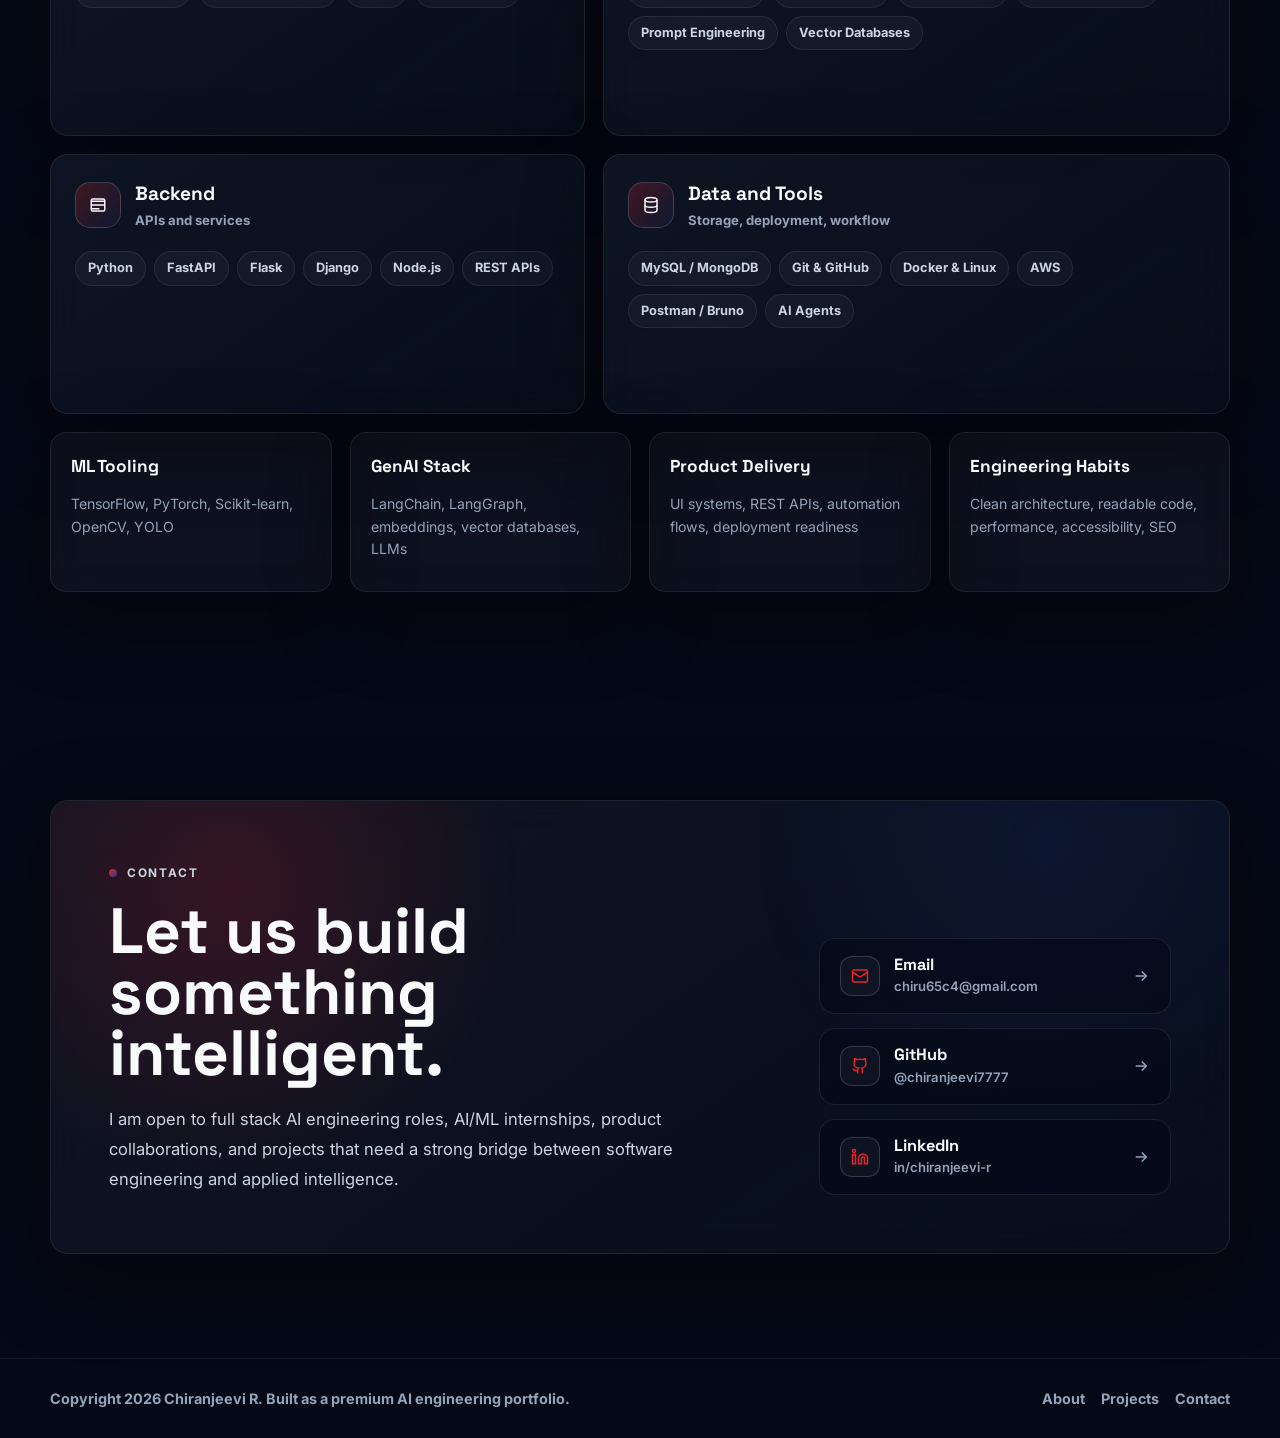
==== commit 98ddee3c: "Revert "Update Google Drive resume link, footer text, and cursor canvas particle interactions" This " ====
--- a/index.html
+++ b/index.html
@@ -1775,22 +1775,22 @@
 
     #cursorSpider {
       position: fixed;
-      top: 0;
-      left: 0;
-      width: 40px;
-      height: 40px;
+      top: 50%;
+      left: 50%;
+      width: 44px;
+      height: 44px;
       pointer-events: auto;
       cursor: pointer;
       z-index: 2147483001;
       transform: translate(-50%, -50%);
       opacity: 1;
       transition: filter 0.2s ease, transform 0.2s ease;
-      filter: drop-shadow(0 2px 8px rgba(230,36,41,0.5));
+      filter: drop-shadow(0 0 10px rgba(230,36,41,0.7));
       will-change: transform;
     }
 
     #cursorSpider:hover {
-      filter: drop-shadow(0 0 14px rgba(230,36,41,0.95)) scale(1.18);
+      filter: drop-shadow(0 0 18px rgba(255,59,63,1)) scale(1.22);
     }
 
     #cursorSpider.caught {
@@ -1799,57 +1799,48 @@
 
     @keyframes spiderSpin {
       0% { transform: translate(-50%, -50%) scale(1) rotate(0deg); }
-      50% { transform: translate(-50%, -50%) scale(1.5) rotate(360deg); }
+      50% { transform: translate(-50%, -50%) scale(1.6) rotate(360deg); }
       100% { transform: translate(-50%, -50%) scale(1) rotate(720deg); }
     }
 
     #cursorSpider .spider-body {
-      fill: #0a0a0a;
+      fill: #0f172a;
+      stroke: #ff3b3f;
+      stroke-width: 1.2;
     }
 
     #cursorSpider .spider-mark {
-      fill: var(--primary);
+      fill: #e62429;
+      filter: drop-shadow(0 0 4px #e62429);
     }
 
     #cursorSpider .spider-leg {
       fill: none;
-      stroke: #0a0a0a;
-      stroke-width: 2.6;
+      stroke: #ff3b3f;
+      stroke-width: 2.8;
       stroke-linecap: round;
       transform-origin: 17px 17px;
     }
 
-    #cursorSpider.walking .spider-leg--l1 { animation: legSwingA 0.28s ease-in-out infinite; }
-    #cursorSpider.walking .spider-leg--l2 { animation: legSwingB 0.28s ease-in-out infinite; }
-    #cursorSpider.walking .spider-leg--l3 { animation: legSwingA 0.28s ease-in-out infinite; }
-    #cursorSpider.walking .spider-leg--l4 { animation: legSwingB 0.28s ease-in-out infinite; }
-    #cursorSpider.walking .spider-leg--r1 { animation: legSwingB 0.28s ease-in-out infinite; }
-    #cursorSpider.walking .spider-leg--r2 { animation: legSwingA 0.28s ease-in-out infinite; }
-    #cursorSpider.walking .spider-leg--r3 { animation: legSwingB 0.28s ease-in-out infinite; }
-    #cursorSpider.walking .spider-leg--r4 { animation: legSwingA 0.28s ease-in-out infinite; }
+    #cursorSpider.walking .spider-leg--l1 { animation: legSwingA 0.24s ease-in-out infinite; }
+    #cursorSpider.walking .spider-leg--l2 { animation: legSwingB 0.24s ease-in-out infinite; }
+    #cursorSpider.walking .spider-leg--l3 { animation: legSwingA 0.24s ease-in-out infinite; }
+    #cursorSpider.walking .spider-leg--l4 { animation: legSwingB 0.24s ease-in-out infinite; }
+    #cursorSpider.walking .spider-leg--r1 { animation: legSwingB 0.24s ease-in-out infinite; }
+    #cursorSpider.walking .spider-leg--r2 { animation: legSwingA 0.24s ease-in-out infinite; }
+    #cursorSpider.walking .spider-leg--r3 { animation: legSwingB 0.24s ease-in-out infinite; }
+    #cursorSpider.walking .spider-leg--r4 { animation: legSwingA 0.24s ease-in-out infinite; }
 
     @keyframes legSwingA {
-      0%, 100% { transform: rotate(-8deg); }
-      50% { transform: rotate(8deg); }
+      0%, 100% { transform: rotate(-10deg); }
+      50% { transform: rotate(10deg); }
     }
 
     @keyframes legSwingB {
-      0%, 100% { transform: rotate(8deg); }
-      50% { transform: rotate(-8deg); }
-    }
-
-    @media (hover: none), (pointer: coarse) {
-      #webCanvas {
-        display: none;
-      }
-    }
-
-    @media (prefers-reduced-motion: reduce) {
-      #webCanvas,
-      #cursorSpider {
-        display: none;
-      }
-    }
+      0%, 100% { transform: rotate(10deg); }
+      50% { transform: rotate(-10deg); }
+    }
+
   </style>
 </head>
 <body>
@@ -2528,12 +2519,9 @@
 
     /* ---------- Spider-web & Autonomous Crawling Spider ---------- */
     (function initSpiderCursor() {
-      const isCoarsePointer = window.matchMedia("(hover: none), (pointer: coarse)").matches;
-      if (prefersReducedMotion || isCoarsePointer) return;
-
       const canvas = document.getElementById("webCanvas");
       const spider = document.getElementById("cursorSpider");
-      if (!canvas || !spider) return;
+      if (!spider) return;
 
       const ctx = canvas.getContext("2d");
       let dpr = Math.min(window.devicePixelRatio || 1, 2);
@@ -2600,22 +2588,26 @@
       }, { passive: true });
 
       // Click / Catch Spider to open GitHub!
-      spider.addEventListener("click", (e) => {
-        e.stopPropagation();
-        e.preventDefault();
+      function handleSpiderCatch(e) {
+        if (e) {
+          e.stopPropagation();
+          e.preventDefault();
+        }
+
+        if (spider.classList.contains("caught")) return;
 
         // Trigger spin catch animation & toast
         spider.classList.add("caught");
         showToast("🕷️ You caught the spider! Opening GitHub profile...");
 
         // Create silk explosion particles on catch!
-        for (let i = 0; i < 14; i++) {
-          const angle = (i / 14) * Math.PI * 2;
-          const speed = Math.random() * 4 + 2;
+        for (let i = 0; i < 16; i++) {
+          const angle = (i / 16) * Math.PI * 2;
+          const speed = Math.random() * 5 + 2.5;
           trail.push({
             x: spiderPos.x,
             y: spiderPos.y,
-            life: 1.4,
+            life: 1.5,
             vx: Math.cos(angle) * speed,
             vy: Math.sin(angle) * speed
           });
@@ -2625,7 +2617,11 @@
           window.open("https://github.com/chiranjeevi7777", "_blank", "noopener,noreferrer");
           spider.classList.remove("caught");
         }, 380);
-      });
+      }
+
+      spider.addEventListener("click", handleSpiderCatch);
+      spider.addEventListener("pointerdown", handleSpiderCatch);
+      spider.addEventListener("touchstart", handleSpiderCatch, { passive: false });
 
       let heading = 0;
 
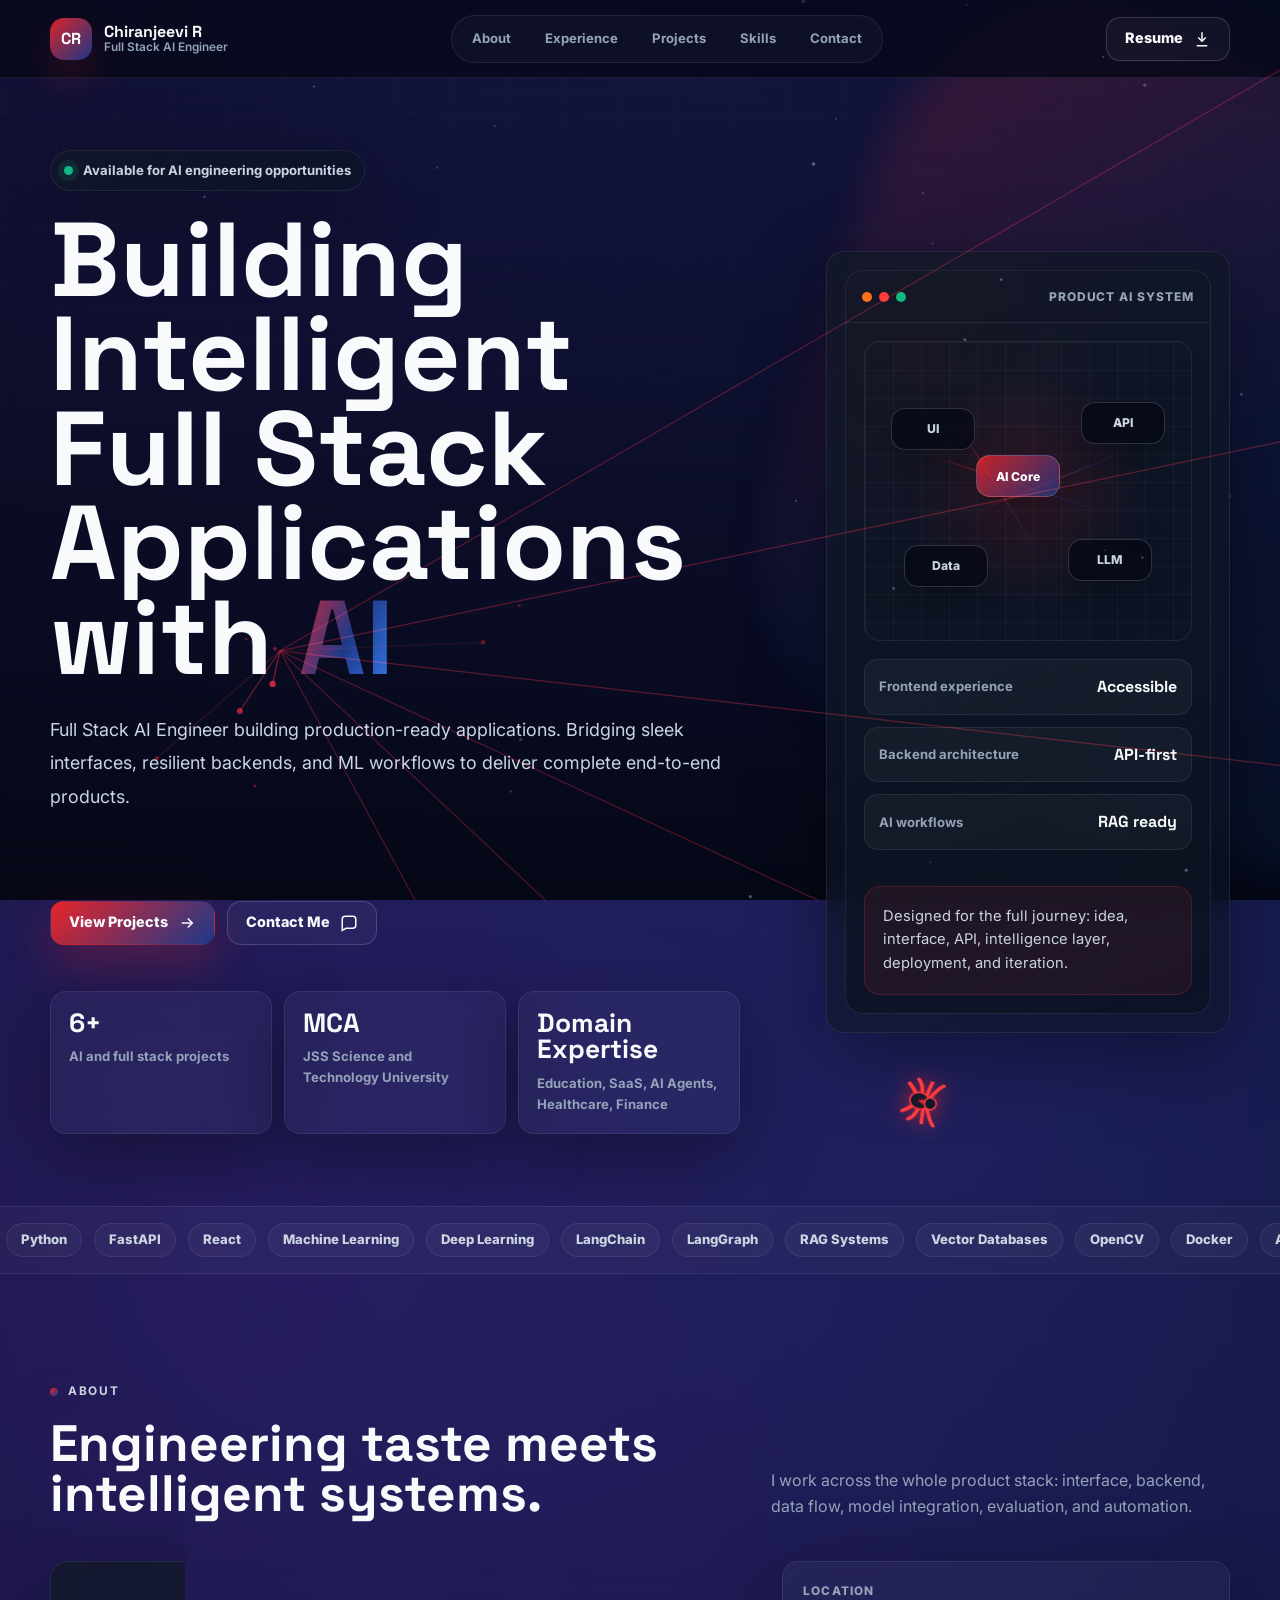
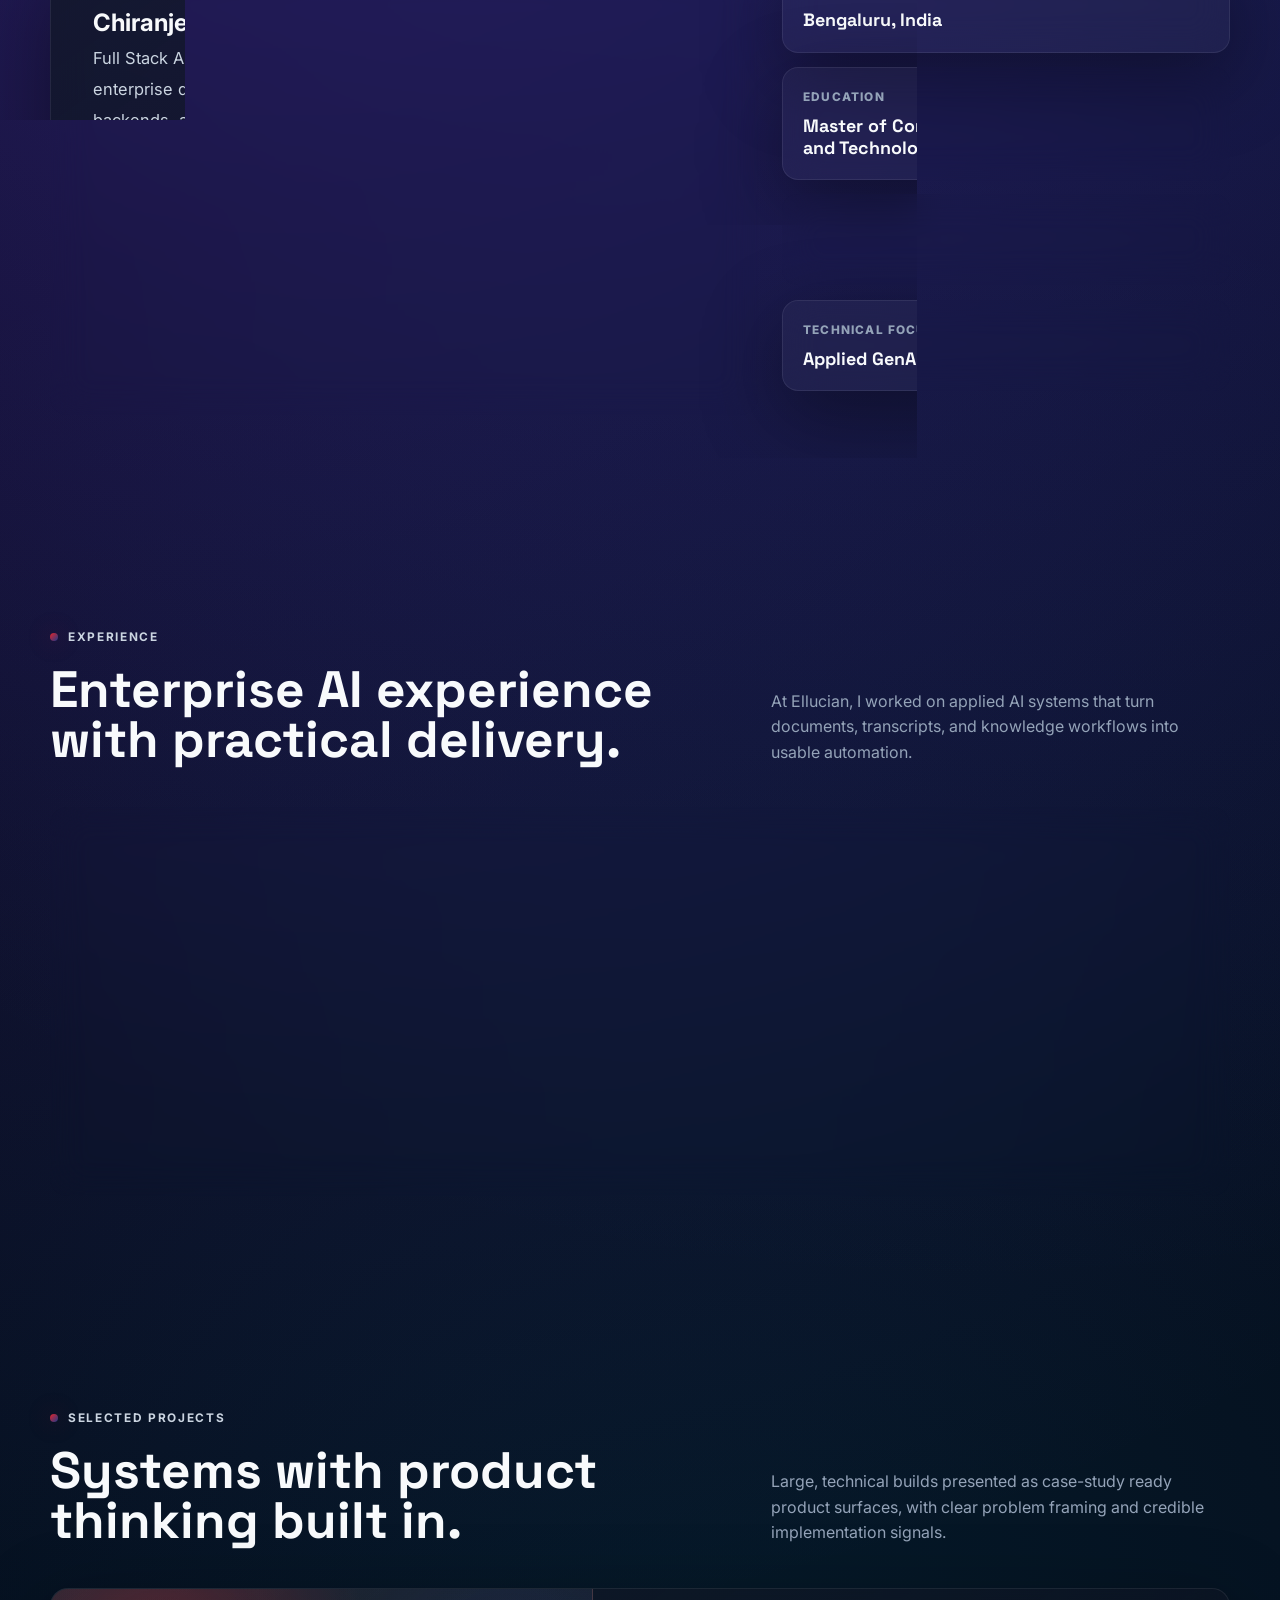
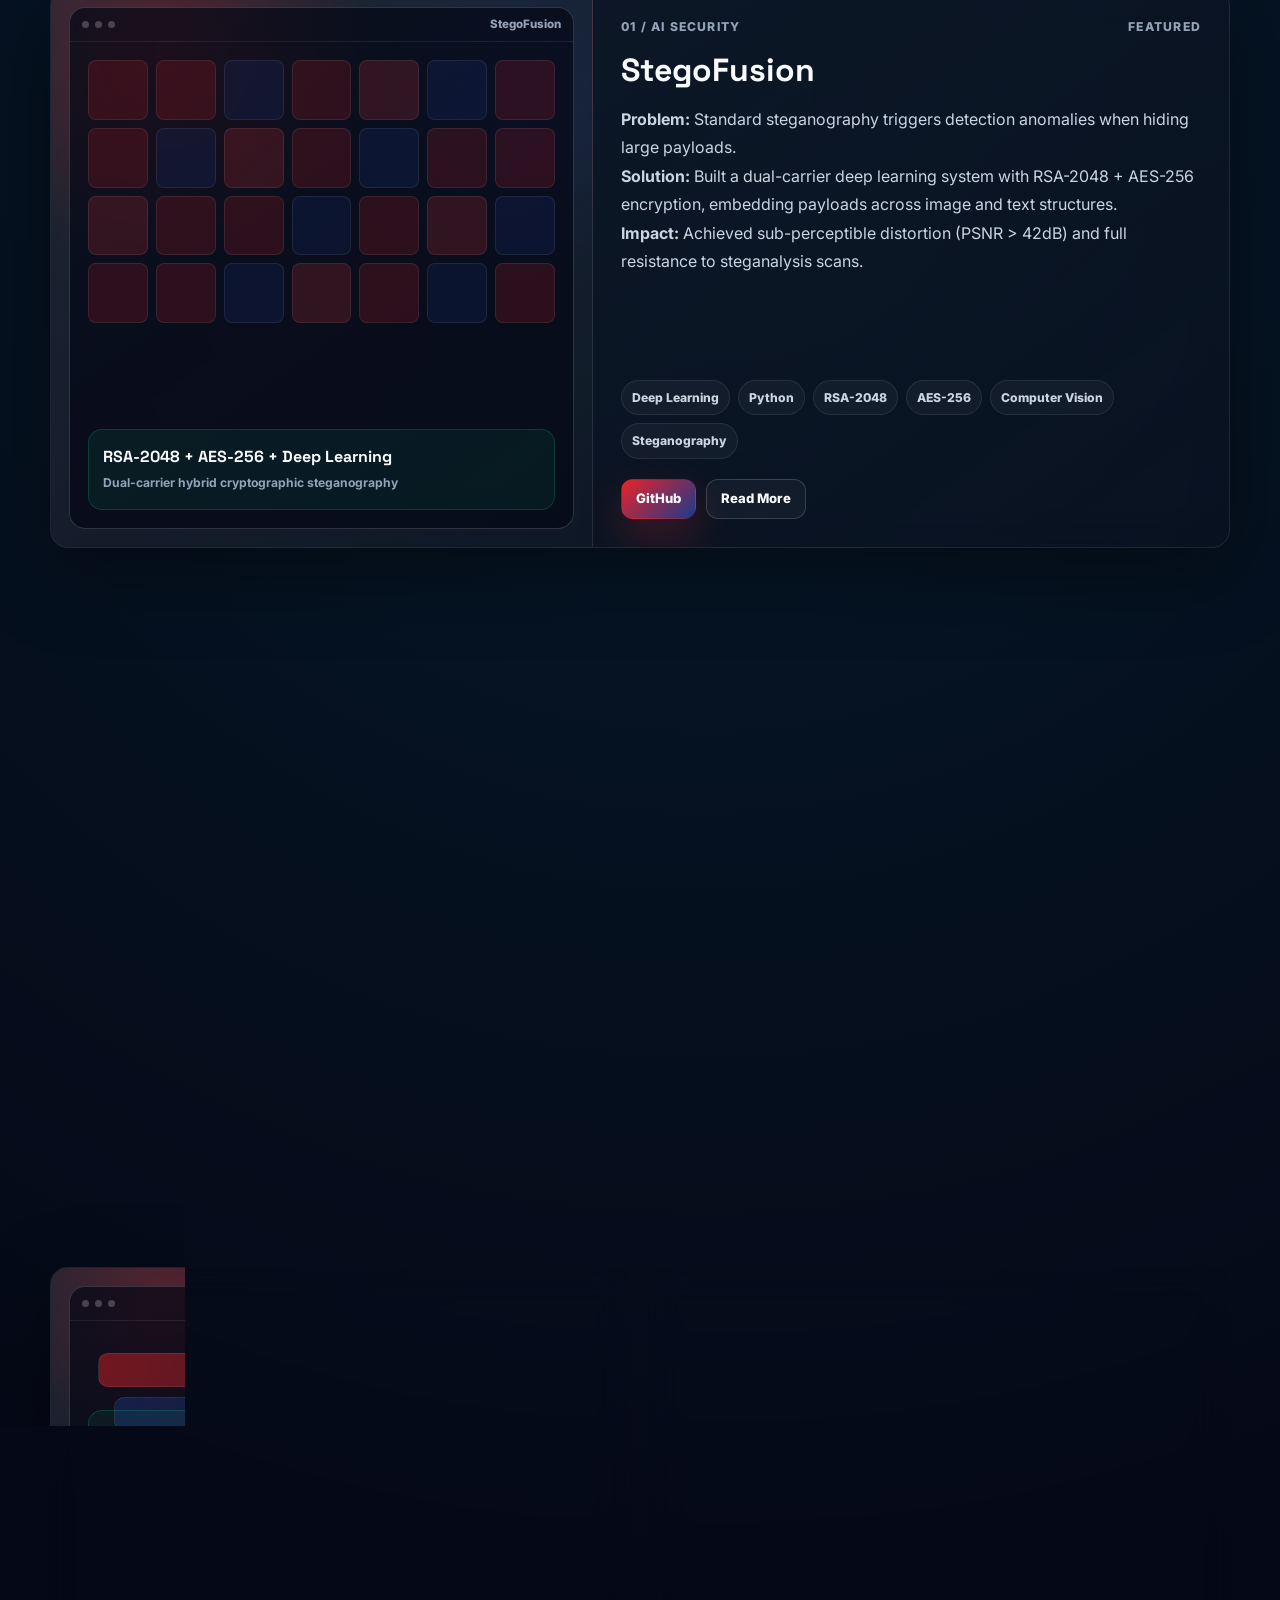
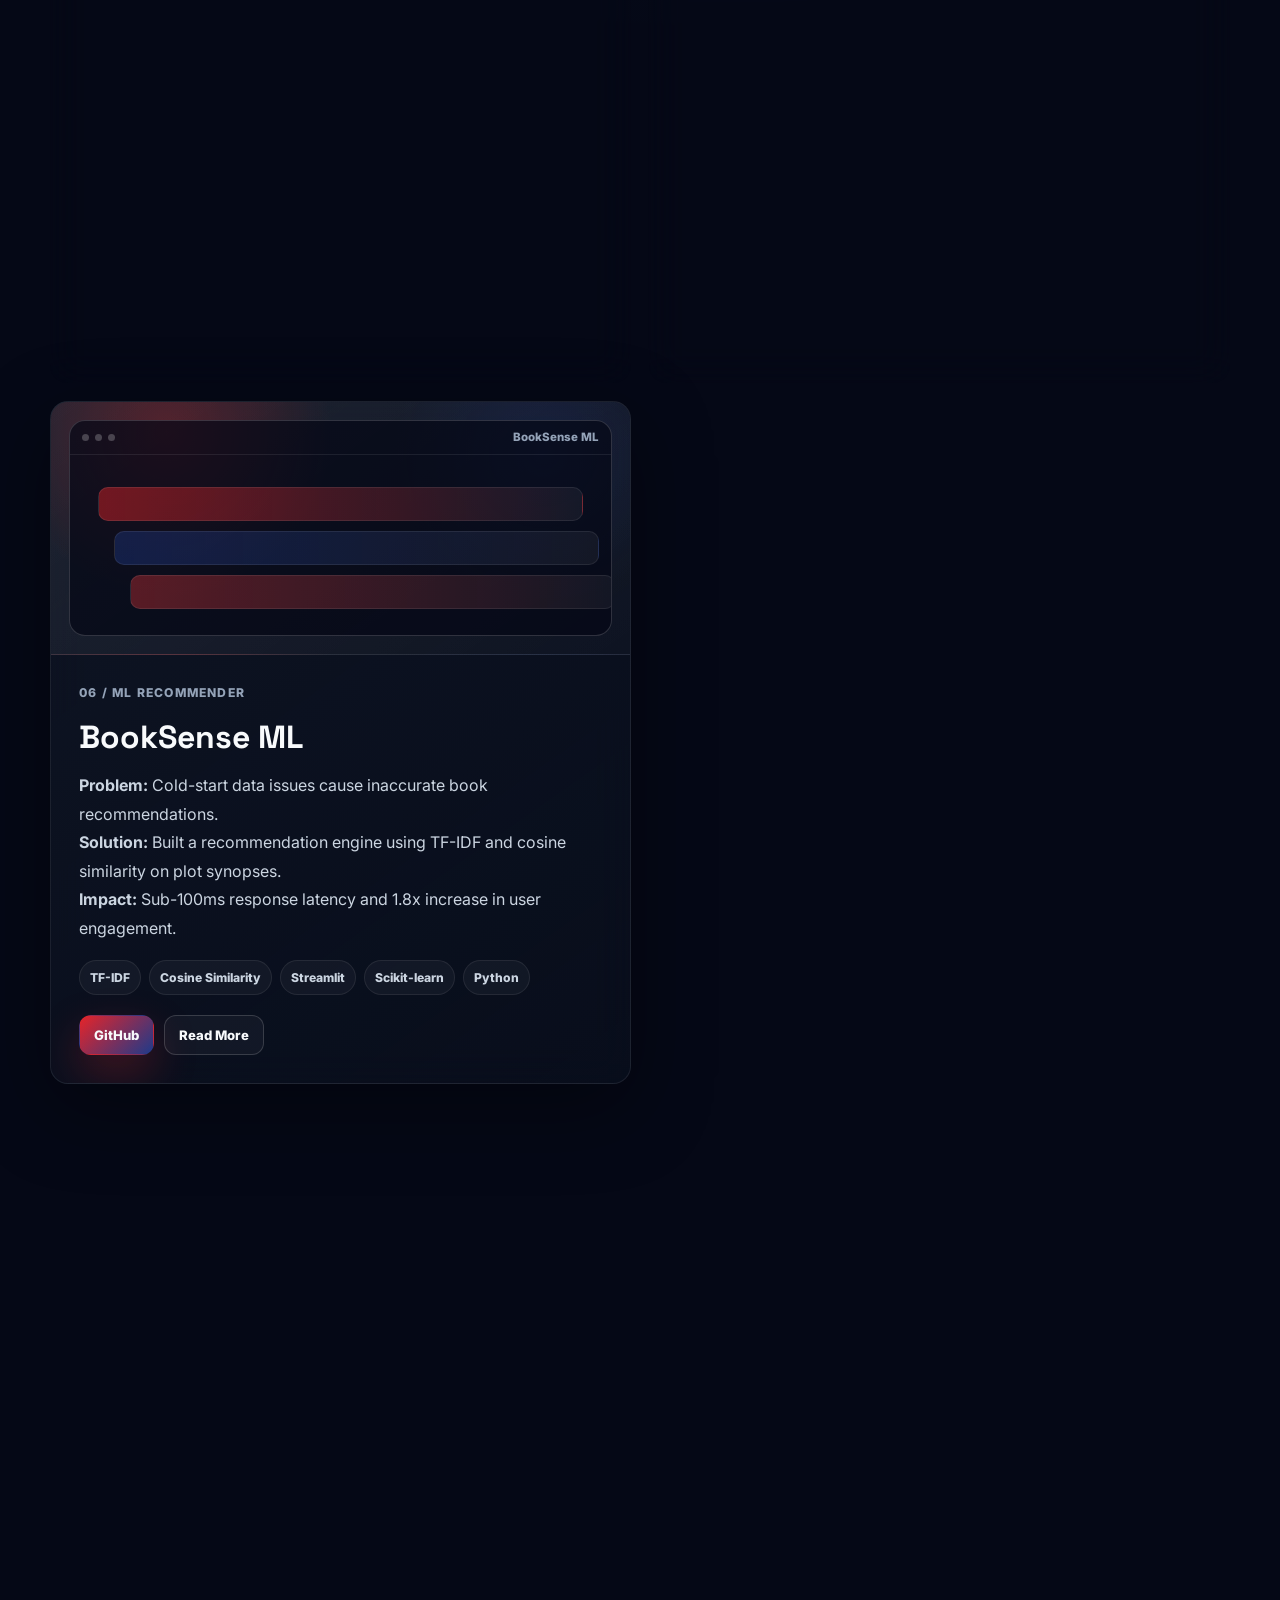
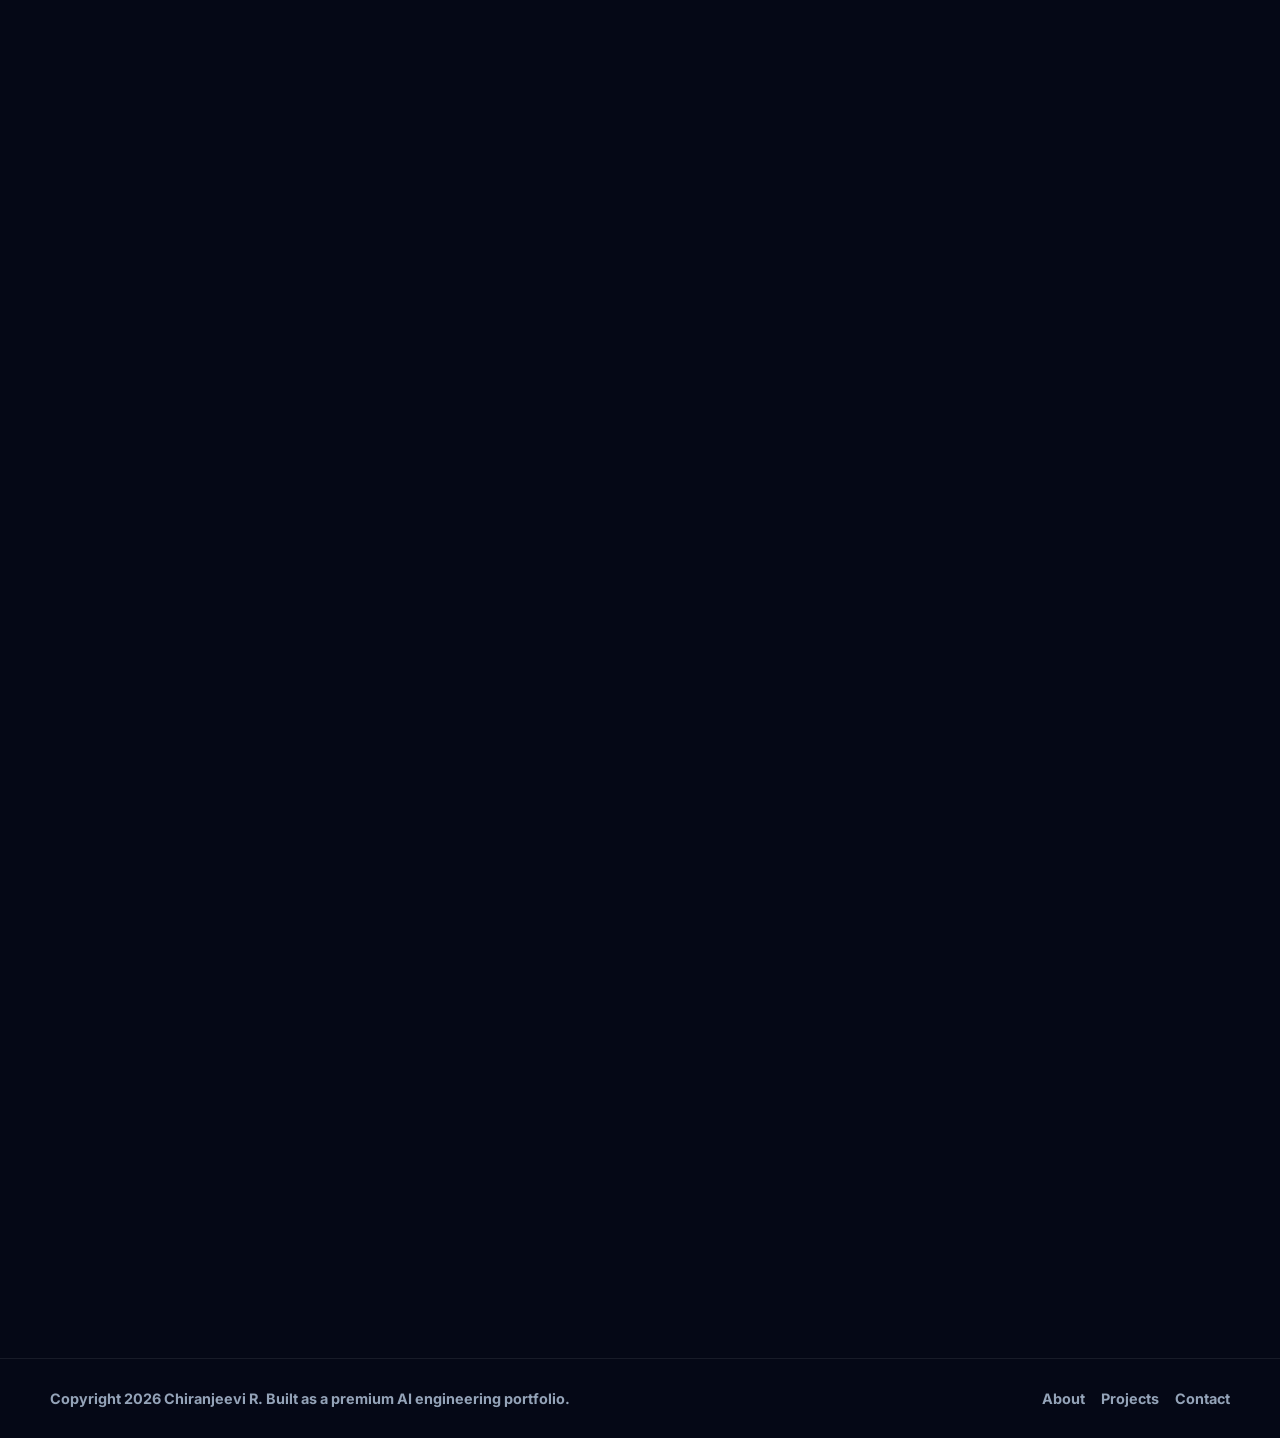
==== commit 942752a3: "Update portfolio and index.html with interactive crawling spider and site assets" ====
--- a/index.html
+++ b/index.html
@@ -1888,7 +1888,7 @@
 
       <div class="nav-actions">
         <!-- TODO: Replace placeholder resume link with the final resume PDF. -->
-        <a class="btn btn-secondary magnetic" href="#" aria-label="Download resume">
+        <a class="btn btn-secondary magnetic" href="https://drive.google.com/drive/folders/1AqQvxy2AtKGo73Un4NmBjk3TR8hRA7sD?usp=drive_link" aria-label="Download resume">
           Resume
           <svg class="icon" viewBox="0 0 24 24" fill="none" stroke="currentColor" stroke-width="2" aria-hidden="true"><path d="M12 3v12"/><path d="m7 10 5 5 5-5"/><path d="M5 21h14"/></svg>
         </a>
@@ -2375,19 +2375,21 @@
 
     const menuToggle = document.getElementById("menuToggle");
     const navLinks = document.getElementById("navLinks");
-    menuToggle.addEventListener("click", () => {
-      const isOpen = navLinks.classList.toggle("open");
-      menuToggle.classList.toggle("active", isOpen);
-      menuToggle.setAttribute("aria-expanded", String(isOpen));
-    });
-
-    navLinks.querySelectorAll("a").forEach((link) => {
-      link.addEventListener("click", () => {
-        navLinks.classList.remove("open");
-        menuToggle.classList.remove("active");
-        menuToggle.setAttribute("aria-expanded", "false");
+    if (menuToggle && navLinks) {
+      menuToggle.addEventListener("click", () => {
+        const isOpen = navLinks.classList.toggle("open");
+        menuToggle.classList.toggle("active", isOpen);
+        menuToggle.setAttribute("aria-expanded", String(isOpen));
       });
-    });
+
+      navLinks.querySelectorAll("a").forEach((link) => {
+        link.addEventListener("click", () => {
+          navLinks.classList.remove("open");
+          menuToggle.classList.remove("active");
+          menuToggle.setAttribute("aria-expanded", "false");
+        });
+      });
+    }
 
     const roles = [
       "AI Engineer",
@@ -2467,14 +2469,17 @@
       window.setTimeout(() => toast.classList.remove("show"), 1800);
     }
 
-    document.getElementById("copyEmail").addEventListener("click", async () => {
-      try {
-        await navigator.clipboard.writeText(email);
-        showToast("Email copied");
-      } catch (error) {
-        window.location.href = `mailto:${email}`;
-      }
-    });
+    const copyEmailBtn = document.getElementById("copyEmail");
+    if (copyEmailBtn) {
+      copyEmailBtn.addEventListener("click", async () => {
+        try {
+          await navigator.clipboard.writeText(email);
+          showToast("Email copied");
+        } catch (error) {
+          window.location.href = `mailto:${email}`;
+        }
+      });
+    }
 
     document.querySelectorAll('a[href="#"]').forEach((anchor) => {
       anchor.addEventListener("click", (event) => {
@@ -2645,11 +2650,16 @@
           const dist = Math.hypot(dx, dy);
           const near = Math.max(0, 1 - dist / 260);
 
+          const mdx = node.x - mouse.x;
+          const mdy = node.y - mouse.y;
+          const mDist = Math.hypot(mdx, mdy);
+          const mNear = mouse.active ? Math.max(0, 1 - mDist / 200) : 0;
+
           ctx.beginPath();
-          ctx.fillStyle = near > 0.05
-            ? `rgba(230,36,41,${(0.25 + near * 0.65).toFixed(3)})`
+          ctx.fillStyle = (near > 0.05 || mNear > 0.05)
+            ? `rgba(230,36,41,${(0.25 + Math.max(near, mNear) * 0.65).toFixed(3)})`
             : `rgba(148,163,184,${twinkle.toFixed(3)})`;
-          ctx.arc(node.x, node.y, node.r + near * 1.4, 0, Math.PI * 2);
+          ctx.arc(node.x, node.y, node.r + Math.max(near, mNear) * 1.4, 0, Math.PI * 2);
           ctx.fill();
 
           if (near > 0.02) {
@@ -2660,6 +2670,22 @@
             ctx.lineTo(node.x, node.y);
             ctx.stroke();
           }
+
+          if (mNear > 0.02) {
+            ctx.beginPath();
+            ctx.strokeStyle = `rgba(255,255,255,${(mNear * 0.45).toFixed(3)})`;
+            ctx.lineWidth = 0.8 + mNear * 0.4;
+            ctx.moveTo(mouse.x, mouse.y);
+            ctx.lineTo(node.x, node.y);
+            ctx.stroke();
+          }
+        }
+
+        if (mouse.active) {
+          ctx.beginPath();
+          ctx.fillStyle = "rgba(255,255,255,0.85)";
+          ctx.arc(mouse.x, mouse.y, 2.2, 0, Math.PI * 2);
+          ctx.fill();
         }
 
         // Web strands radiating from the crawling spider
@@ -2754,4 +2780,4 @@
     })();
   </script>
 </body>
-</html>
+</html>
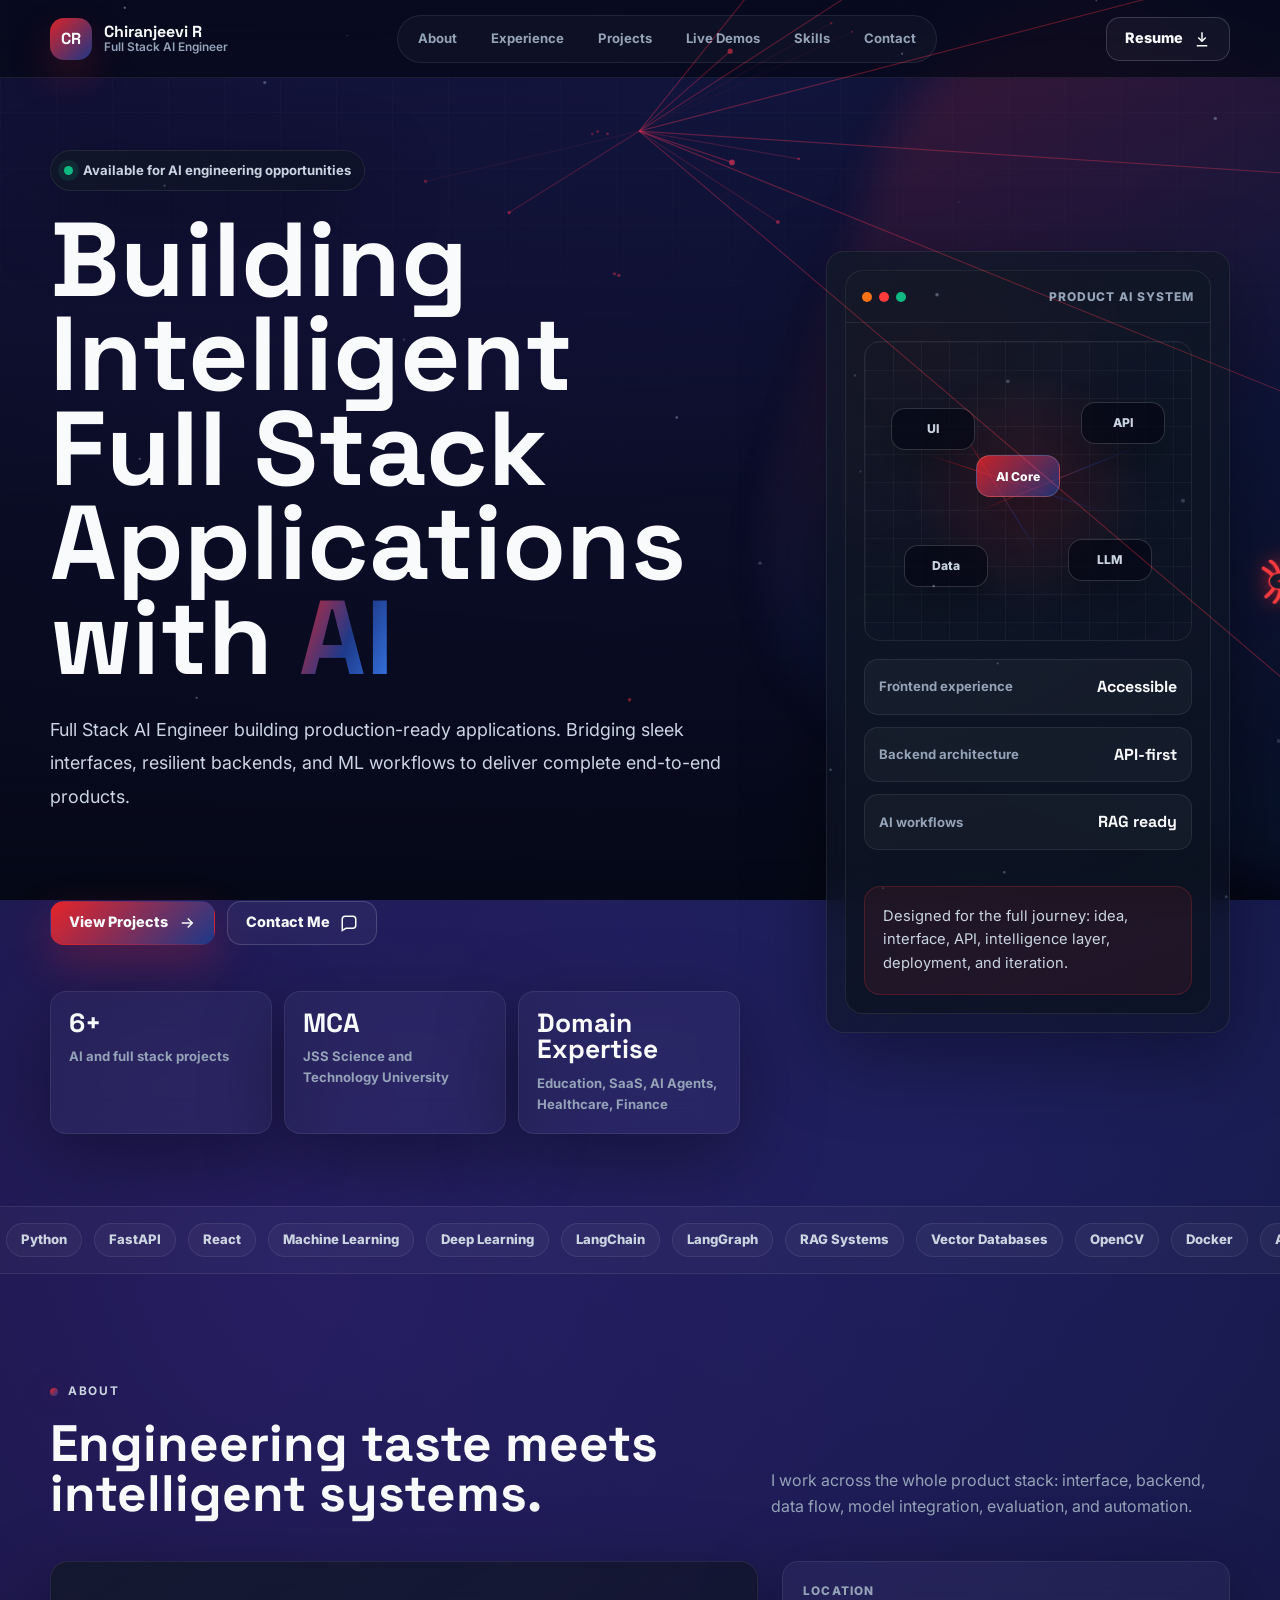
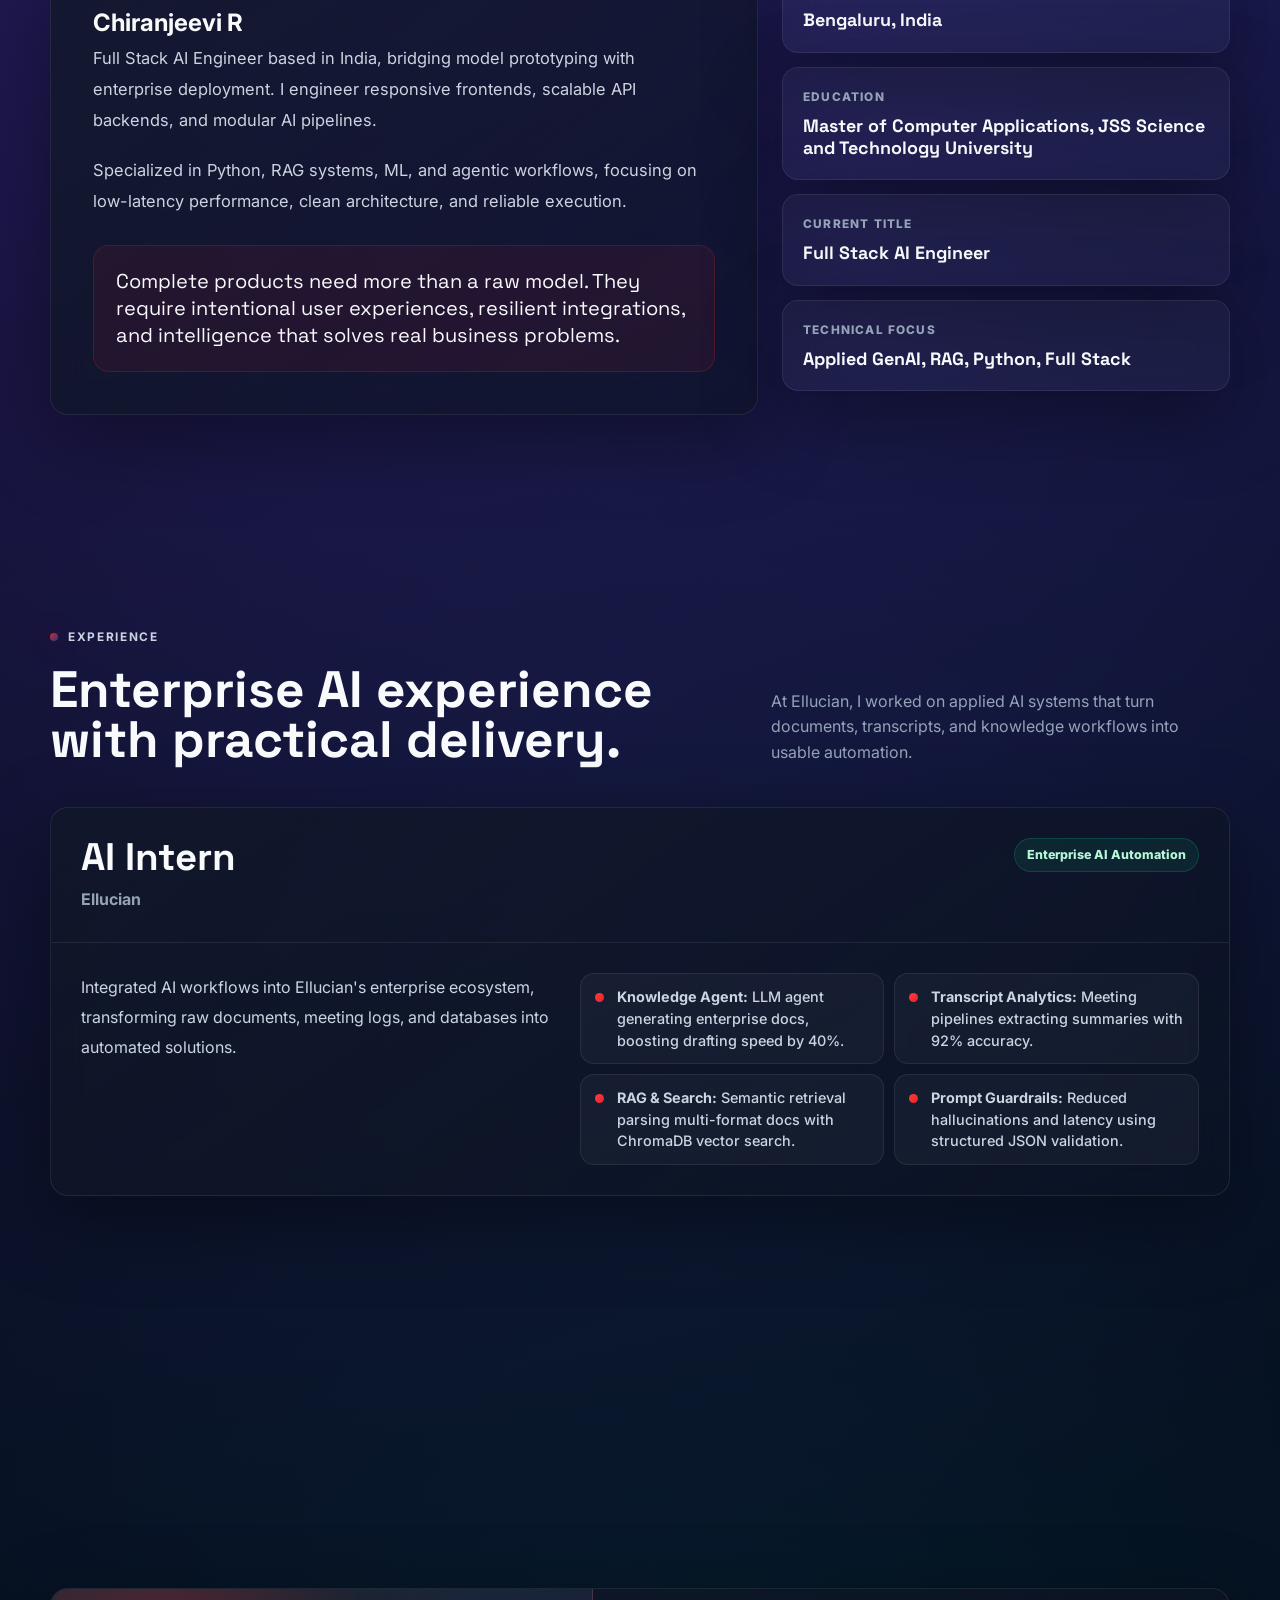
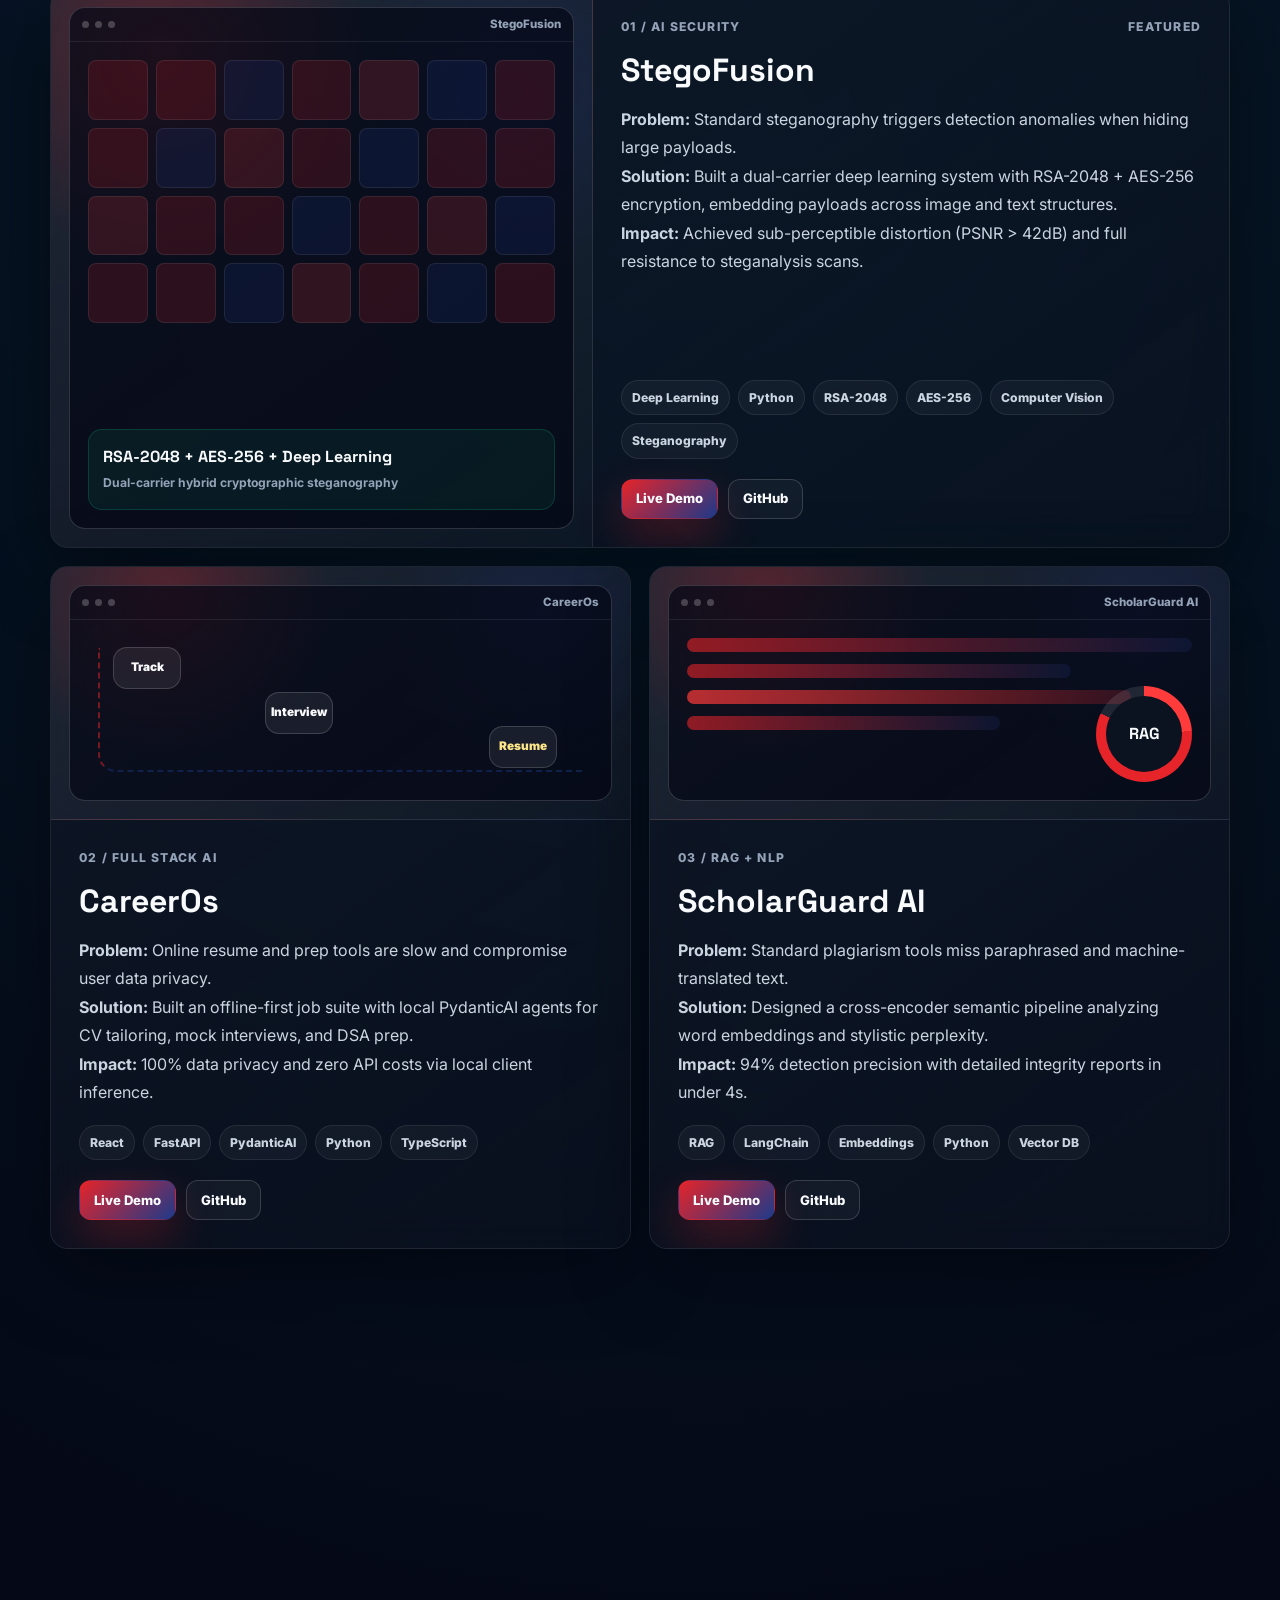
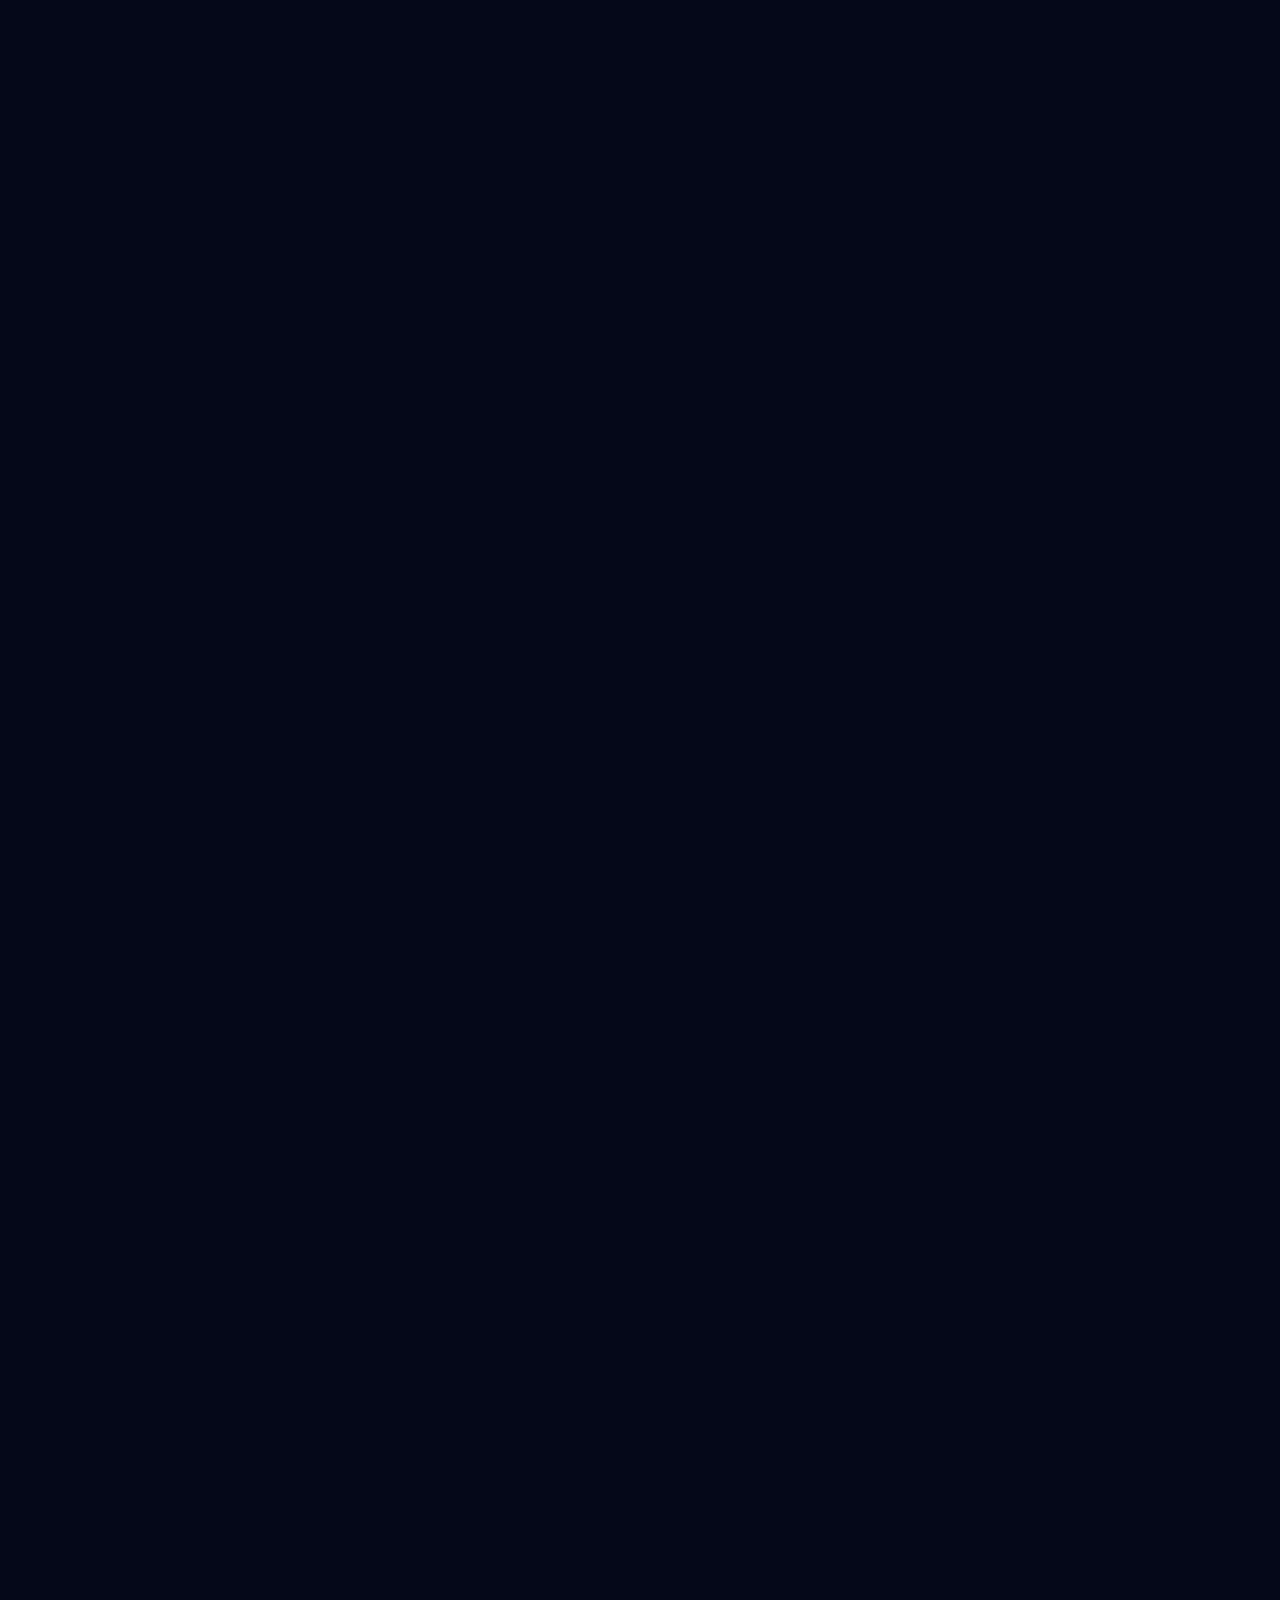
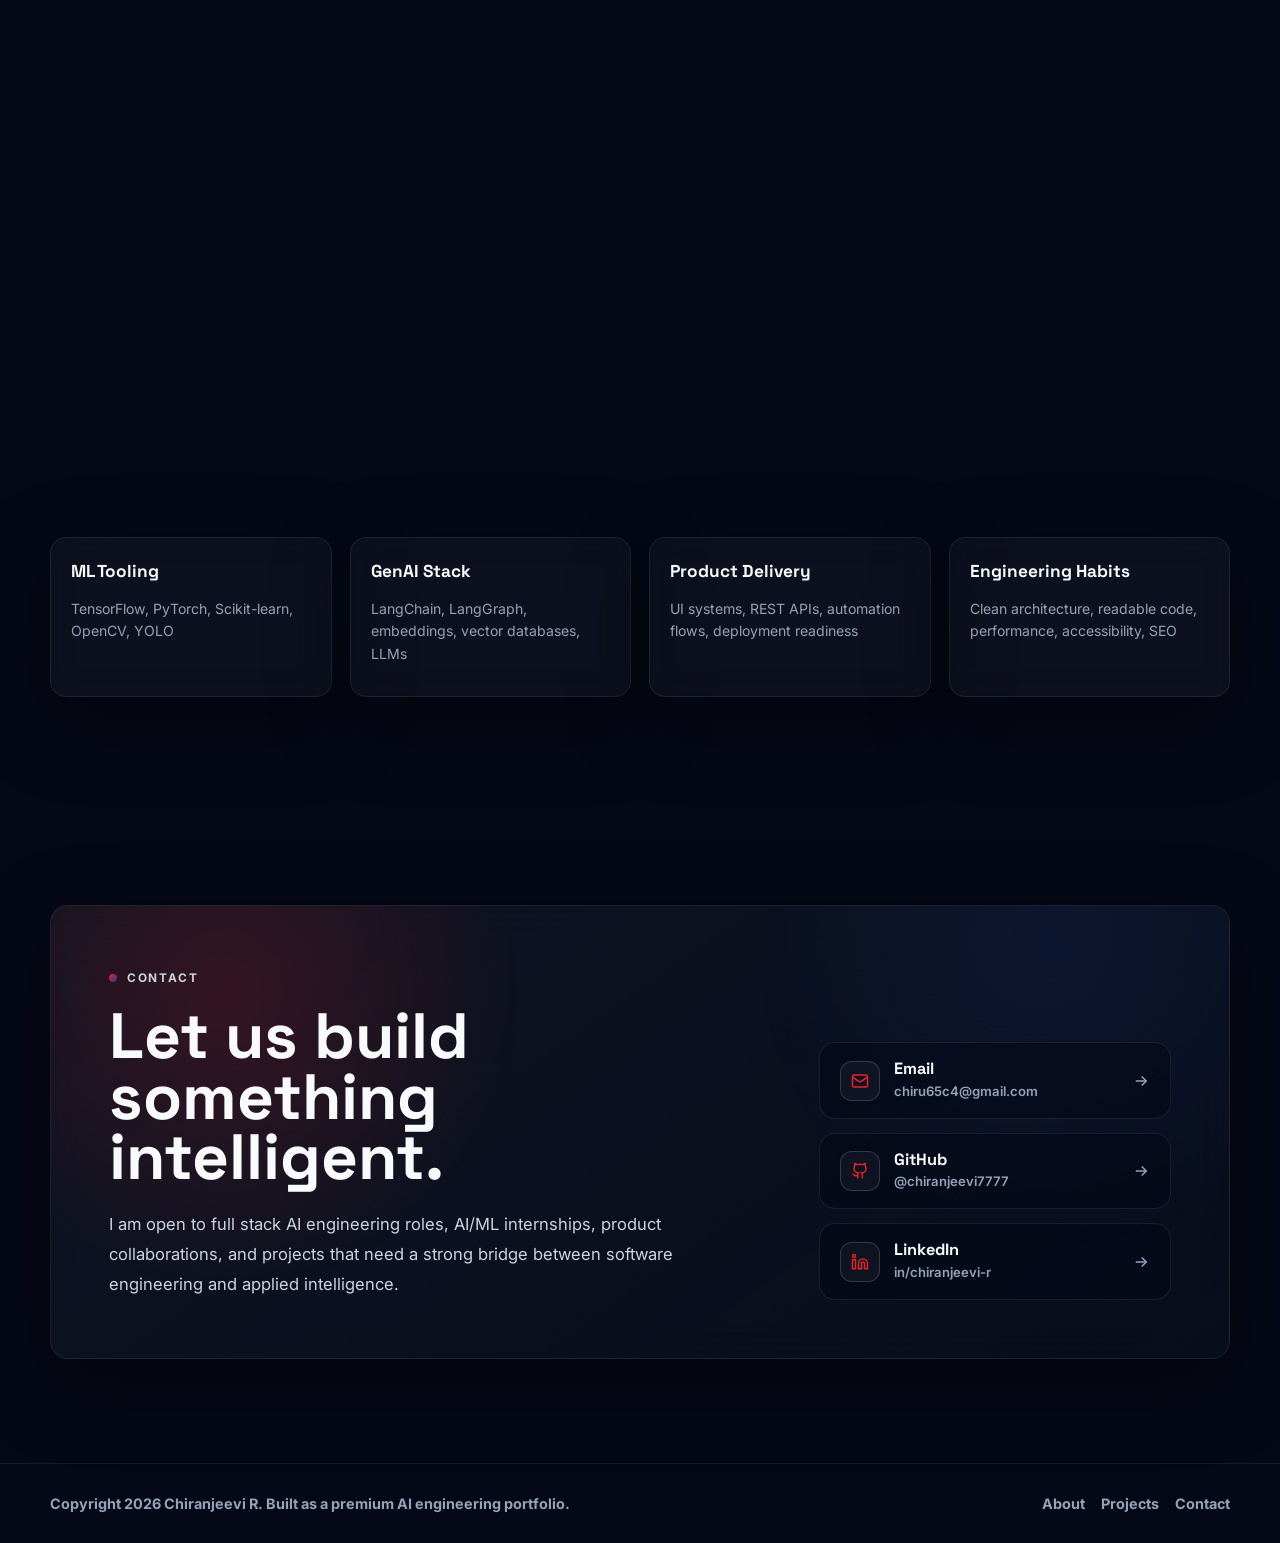
==== commit 0982e6fe: "feat: add interactive demo & architecture showcase platform for all 20 repositories" ====
--- a/index.html
+++ b/index.html
@@ -1882,6 +1882,7 @@
         <li><a href="#about">About</a></li>
         <li><a href="#experience">Experience</a></li>
         <li><a href="#projects">Projects</a></li>
+        <li><a href="demos/">Live Demos</a></li>
         <li><a href="#skills">Skills</a></li>
         <li><a href="#contact">Contact</a></li>
       </ul>
@@ -2071,8 +2072,8 @@
                 <li>Deep Learning</li><li>Python</li><li>RSA-2048</li><li>AES-256</li><li>Computer Vision</li><li>Steganography</li>
               </ul>
               <div class="project-actions">
-                <a class="btn btn-primary magnetic" href="https://github.com/chiranjeevi7777/StegoFusion" target="_blank" rel="noopener">GitHub</a>
-                <a class="btn btn-secondary magnetic" href="https://github.com/chiranjeevi7777/StegoFusion#readme" target="_blank" rel="noopener">Read More</a>
+                <a class="btn btn-primary magnetic" href="demos/?project=stegofusion">Live Demo</a>
+                <a class="btn btn-secondary magnetic" href="https://github.com/chiranjeevi7777/StegoFusion" target="_blank" rel="noopener">GitHub</a>
               </div>
             </div>
           </article>
@@ -2100,8 +2101,8 @@
               </p>
               <ul class="tech-list"><li>React</li><li>FastAPI</li><li>PydanticAI</li><li>Python</li><li>TypeScript</li></ul>
               <div class="project-actions">
-                <a class="btn btn-primary magnetic" href="https://github.com/chiranjeevi7777/CareerOs" target="_blank" rel="noopener">GitHub</a>
-                <a class="btn btn-secondary magnetic" href="https://github.com/chiranjeevi7777/CareerOs#readme" target="_blank" rel="noopener">Read More</a>
+                <a class="btn btn-primary magnetic" href="demos/?project=careeros">Live Demo</a>
+                <a class="btn btn-secondary magnetic" href="https://github.com/chiranjeevi7777/CareerOs" target="_blank" rel="noopener">GitHub</a>
               </div>
             </div>
           </article>
@@ -2127,8 +2128,8 @@
               </p>
               <ul class="tech-list"><li>RAG</li><li>LangChain</li><li>Embeddings</li><li>Python</li><li>Vector DB</li></ul>
               <div class="project-actions">
-                <a class="btn btn-primary magnetic" href="https://github.com/chiranjeevi7777/ScholarGuard-AI" target="_blank" rel="noopener">GitHub</a>
-                <a class="btn btn-secondary magnetic" href="https://github.com/chiranjeevi7777/ScholarGuard-AI#readme" target="_blank" rel="noopener">Read More</a>
+                <a class="btn btn-primary magnetic" href="demos/?project=scholarguard-ai">Live Demo</a>
+                <a class="btn btn-secondary magnetic" href="https://github.com/chiranjeevi7777/ScholarGuard-AI" target="_blank" rel="noopener">GitHub</a>
               </div>
             </div>
           </article>
@@ -2154,8 +2155,8 @@
               </p>
               <ul class="tech-list"><li>RAG</li><li>LangChain</li><li>ChromaDB</li><li>OpenAI</li><li>Flask</li><li>Python</li></ul>
               <div class="project-actions">
-                <a class="btn btn-primary magnetic" href="https://github.com/chiranjeevi7777/Enterprise-Knowledge-Intelligence" target="_blank" rel="noopener">GitHub</a>
-                <a class="btn btn-secondary magnetic" href="https://github.com/chiranjeevi7777/Enterprise-Knowledge-Intelligence#readme" target="_blank" rel="noopener">Read More</a>
+                <a class="btn btn-primary magnetic" href="demos/?project=enterprise-knowledge-intelligence">Live Demo</a>
+                <a class="btn btn-secondary magnetic" href="https://github.com/chiranjeevi7777/Enterprise-Knowledge-Intelligence" target="_blank" rel="noopener">GitHub</a>
               </div>
             </div>
           </article>
@@ -2181,8 +2182,8 @@
               </p>
               <ul class="tech-list"><li>InceptionV3</li><li>TensorFlow</li><li>Ensemble ML</li><li>X-Ray</li><li>Python</li></ul>
               <div class="project-actions">
-                <a class="btn btn-primary magnetic" href="https://github.com/chiranjeevi7777/CardioVision-AI" target="_blank" rel="noopener">GitHub</a>
-                <a class="btn btn-secondary magnetic" href="https://github.com/chiranjeevi7777/CardioVision-AI#readme" target="_blank" rel="noopener">Read More</a>
+                <a class="btn btn-primary magnetic" href="demos/?project=cardiovision-ai">Live Demo</a>
+                <a class="btn btn-secondary magnetic" href="https://github.com/chiranjeevi7777/CardioVision-AI" target="_blank" rel="noopener">GitHub</a>
               </div>
             </div>
           </article>
@@ -2207,11 +2208,18 @@
               </p>
               <ul class="tech-list"><li>TF-IDF</li><li>Cosine Similarity</li><li>Streamlit</li><li>Scikit-learn</li><li>Python</li></ul>
               <div class="project-actions">
-                <a class="btn btn-primary magnetic" href="https://github.com/chiranjeevi7777/BookSense-ML" target="_blank" rel="noopener">GitHub</a>
-                <a class="btn btn-secondary magnetic" href="https://github.com/chiranjeevi7777/BookSense-ML#readme" target="_blank" rel="noopener">Read More</a>
+                <a class="btn btn-primary magnetic" href="demos/?project=booksense-ml">Live Demo</a>
+                <a class="btn btn-secondary magnetic" href="https://github.com/chiranjeevi7777/BookSense-ML" target="_blank" rel="noopener">GitHub</a>
               </div>
             </div>
           </article>
+        </div>
+
+        <div style="text-align: center; margin-top: 3.5rem;" class="reveal">
+          <a class="btn btn-primary magnetic" href="demos/" style="padding: 0.9rem 2.2rem; font-size: 1.05rem;">
+            🚀 Explore All 20 Repositories & Interactive Demos
+            <svg class="icon" viewBox="0 0 24 24" fill="none" stroke="currentColor" stroke-width="2" aria-hidden="true"><path d="M5 12h14"/><path d="m13 6 6 6-6 6"/></svg>
+          </a>
         </div>
       </div>
     </section>
